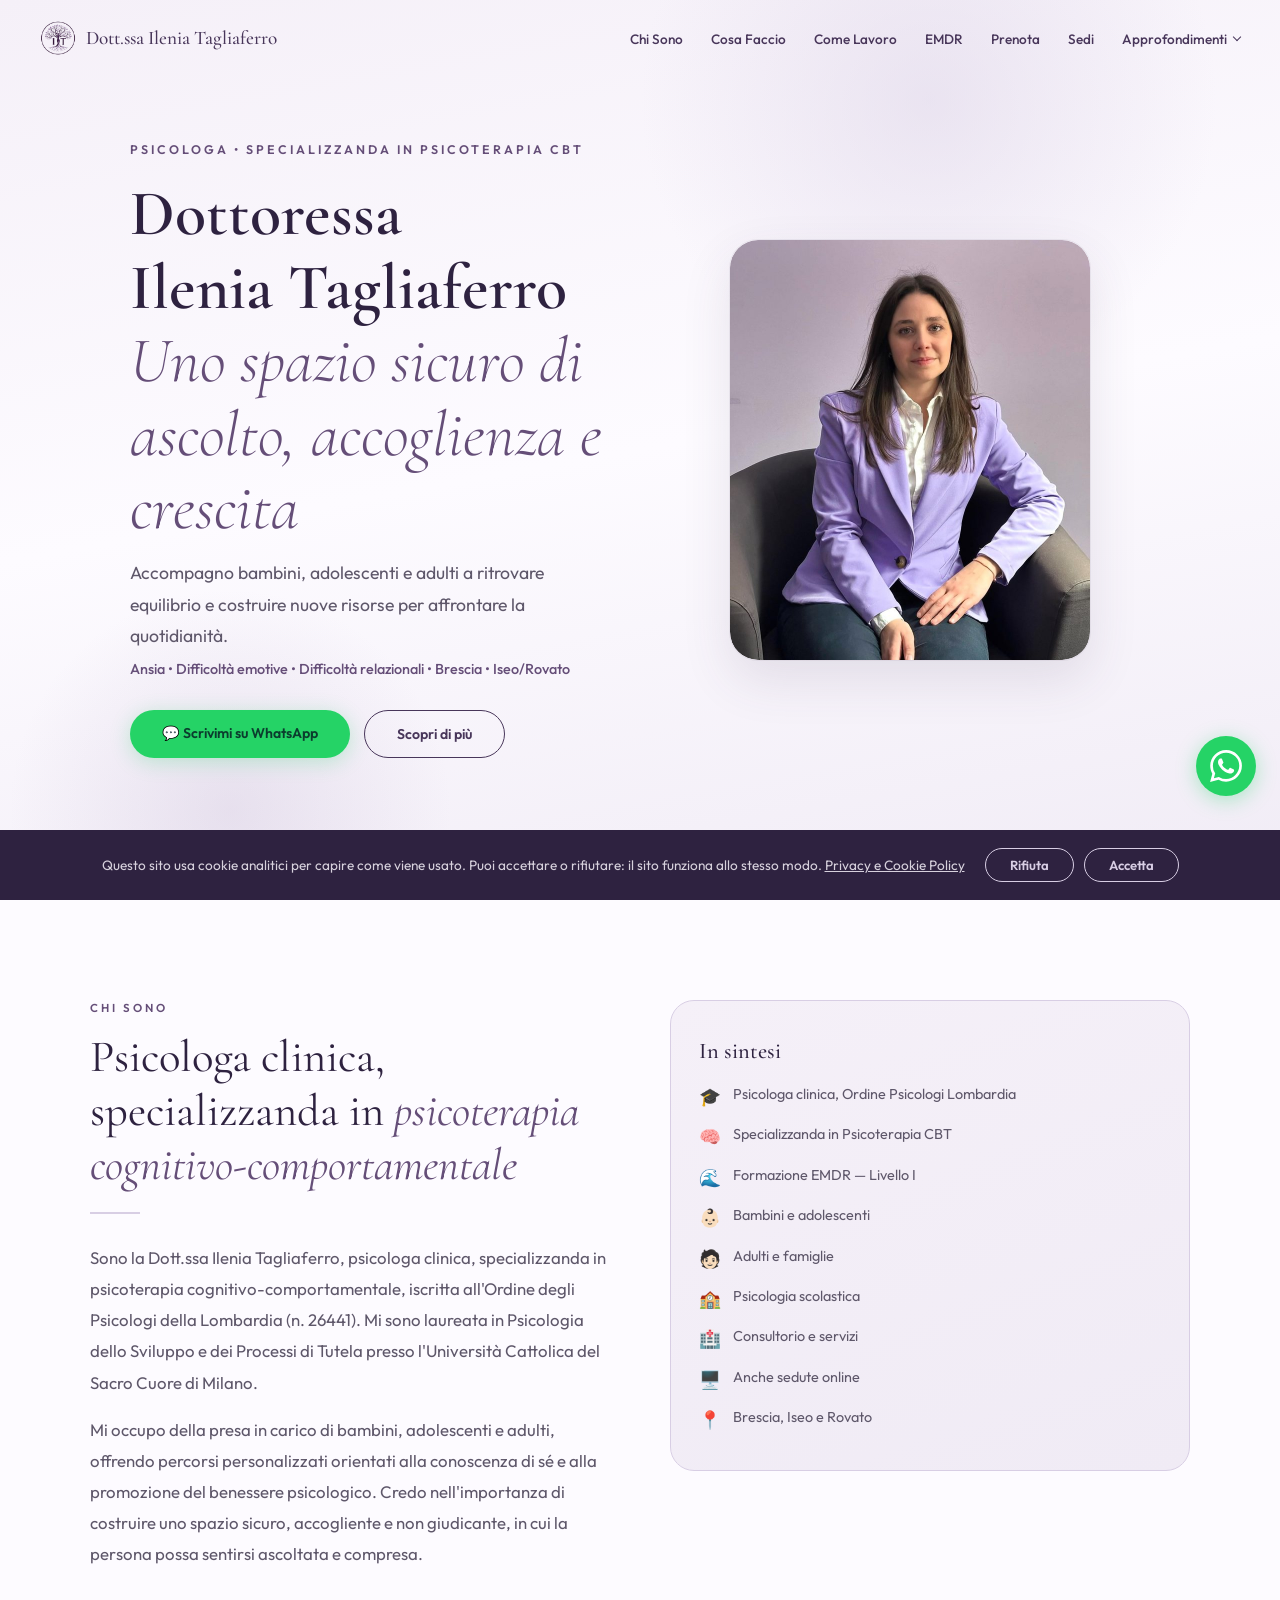
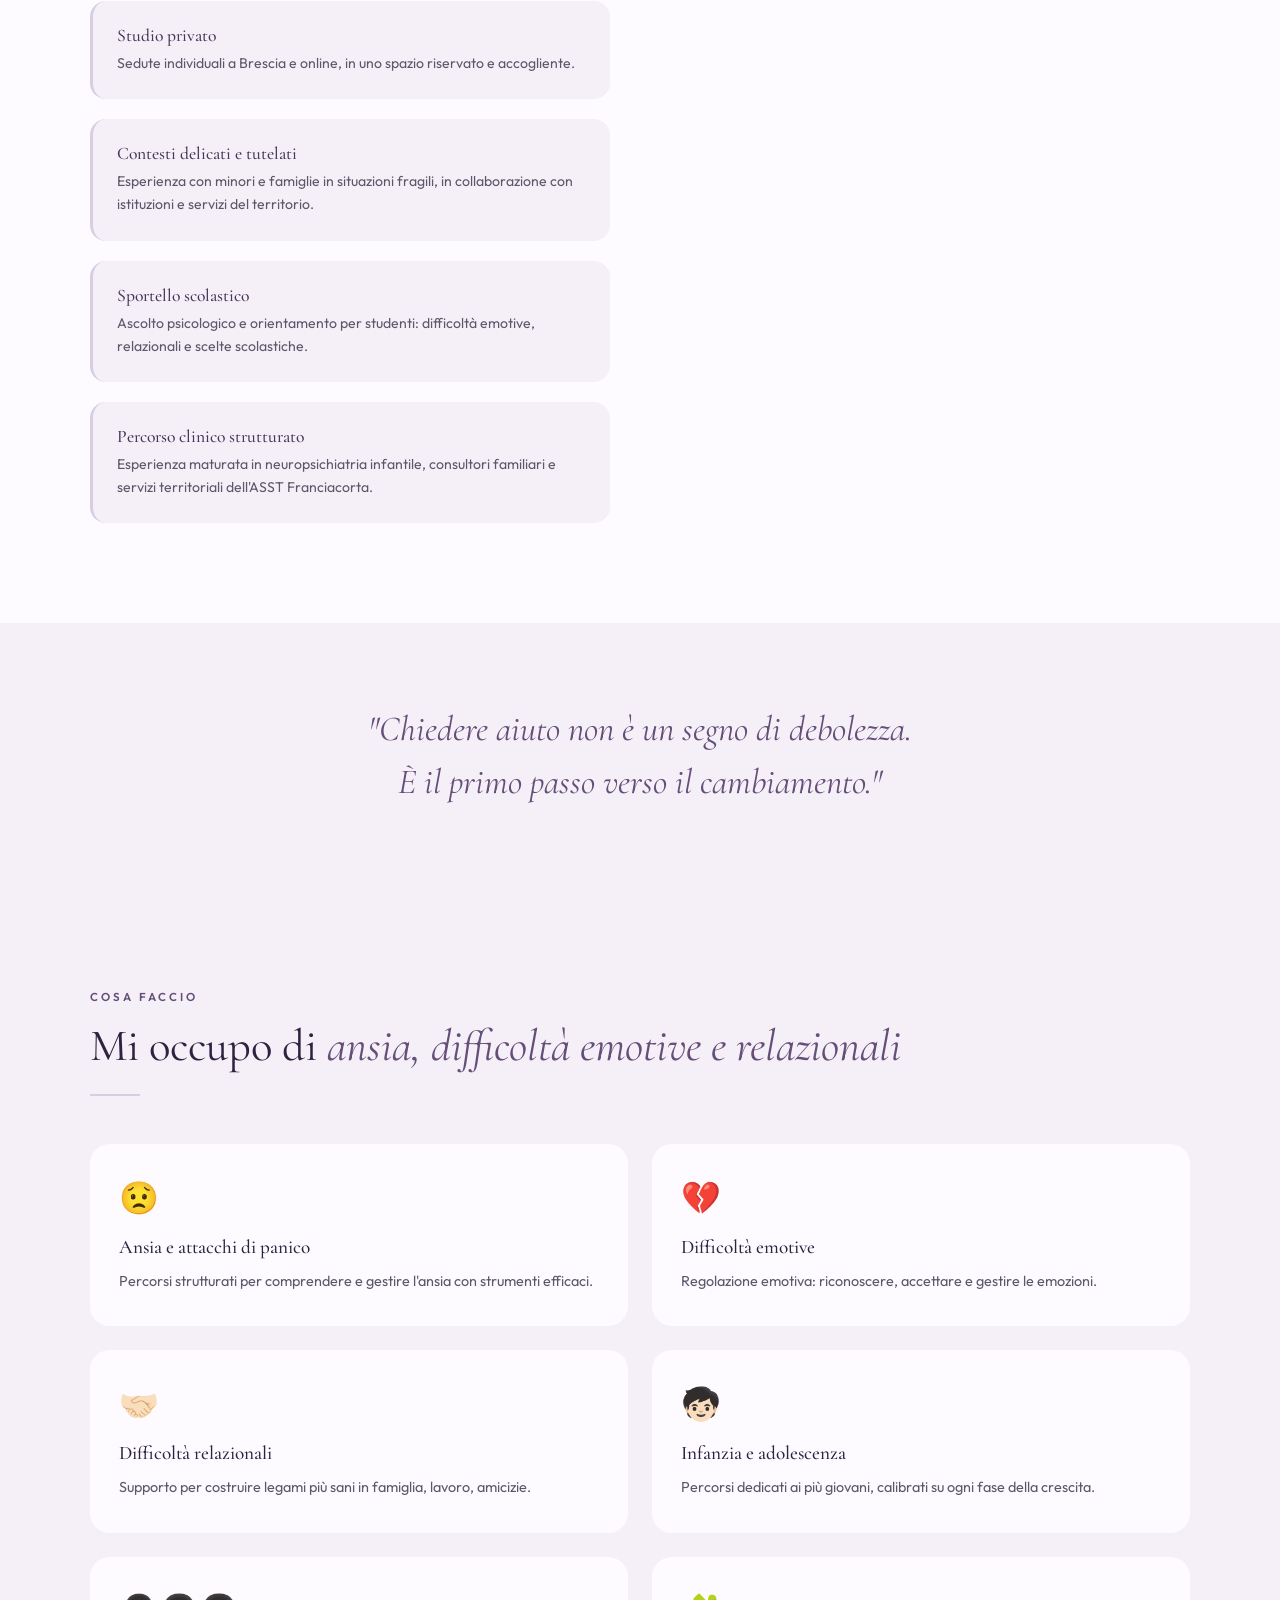
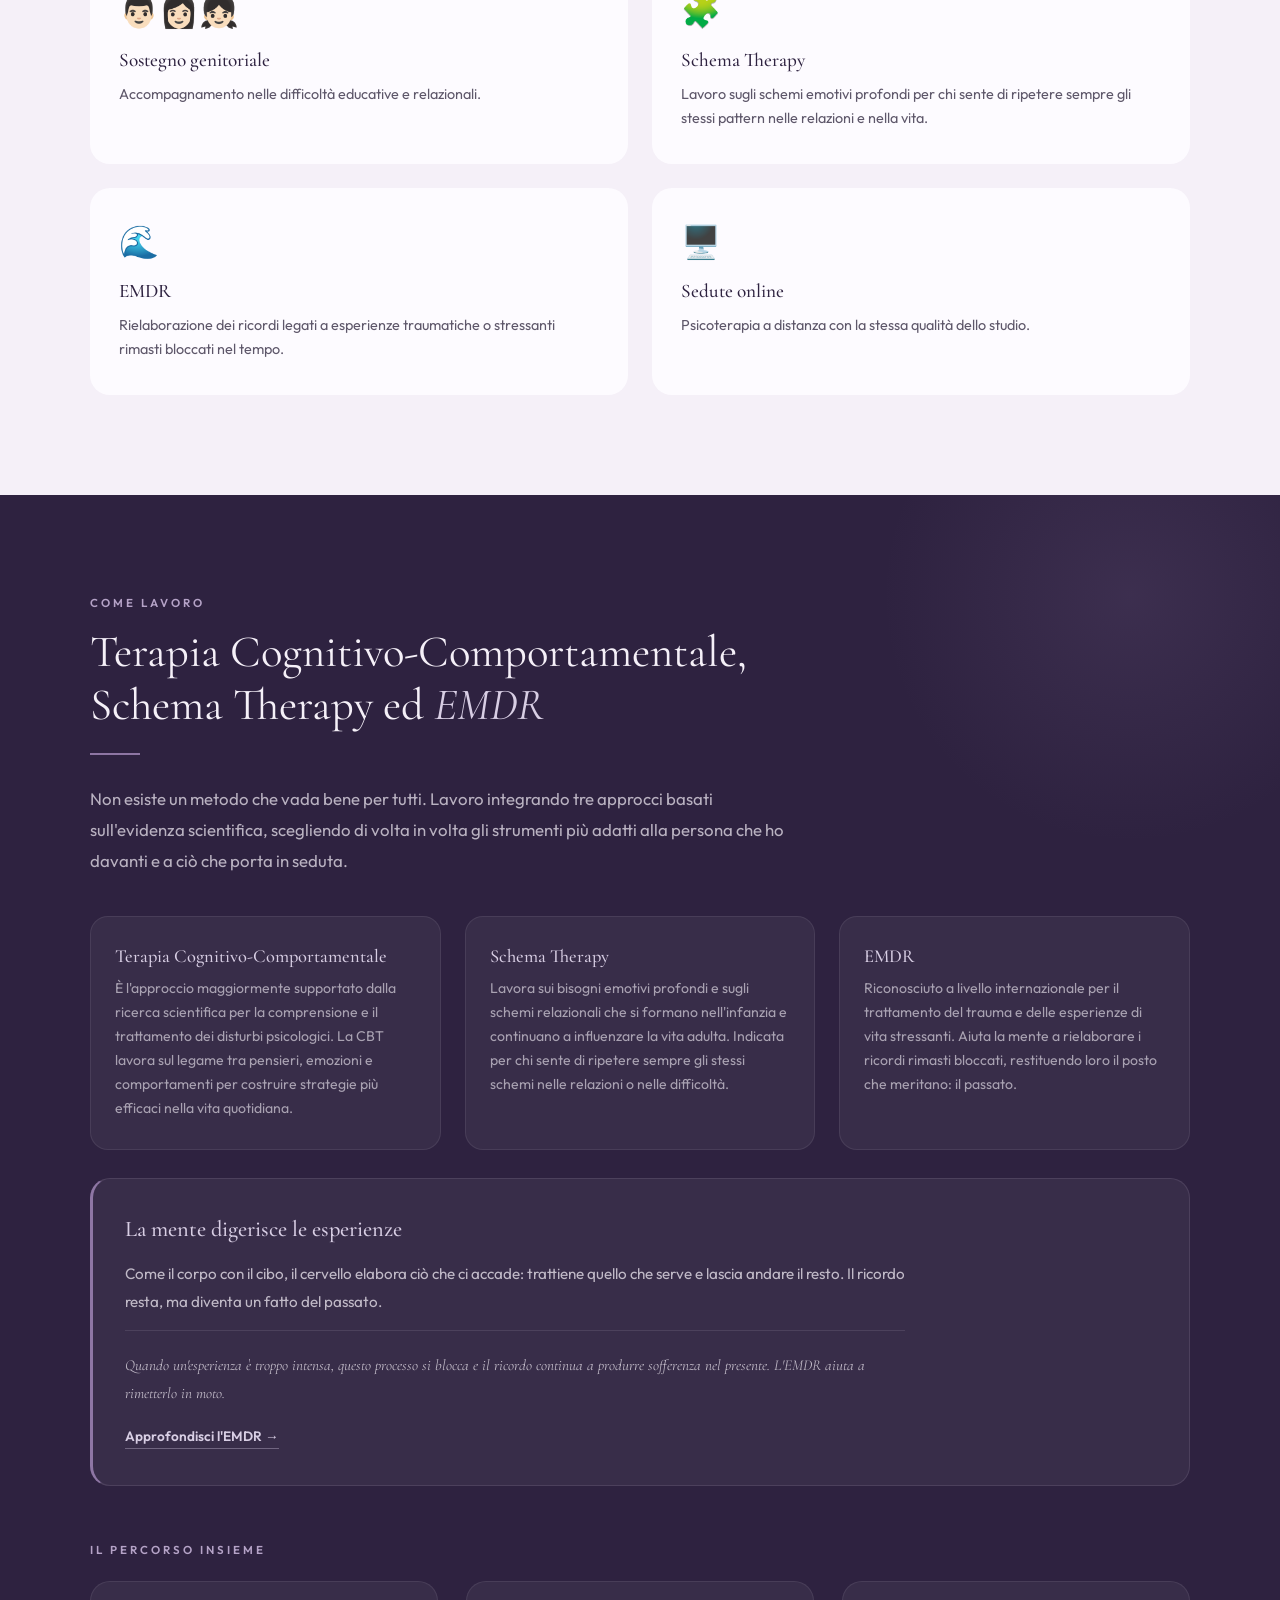
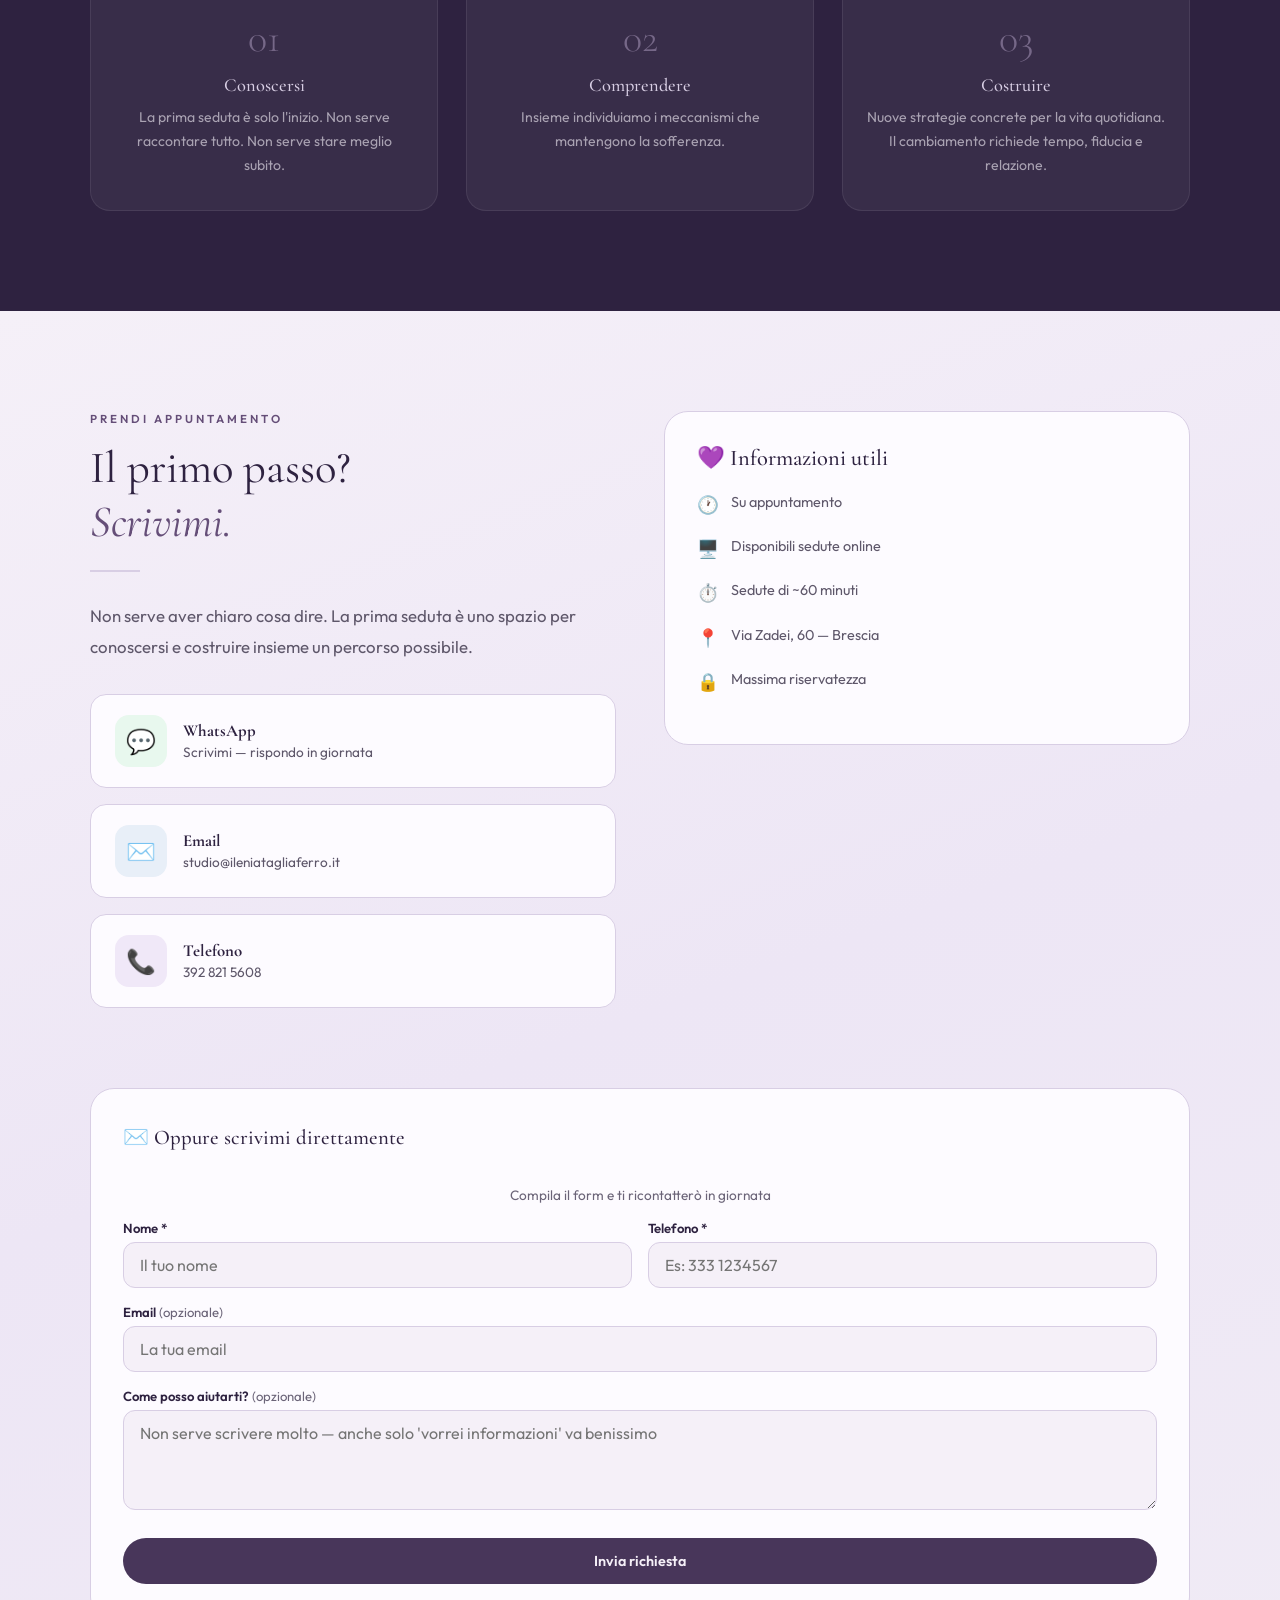
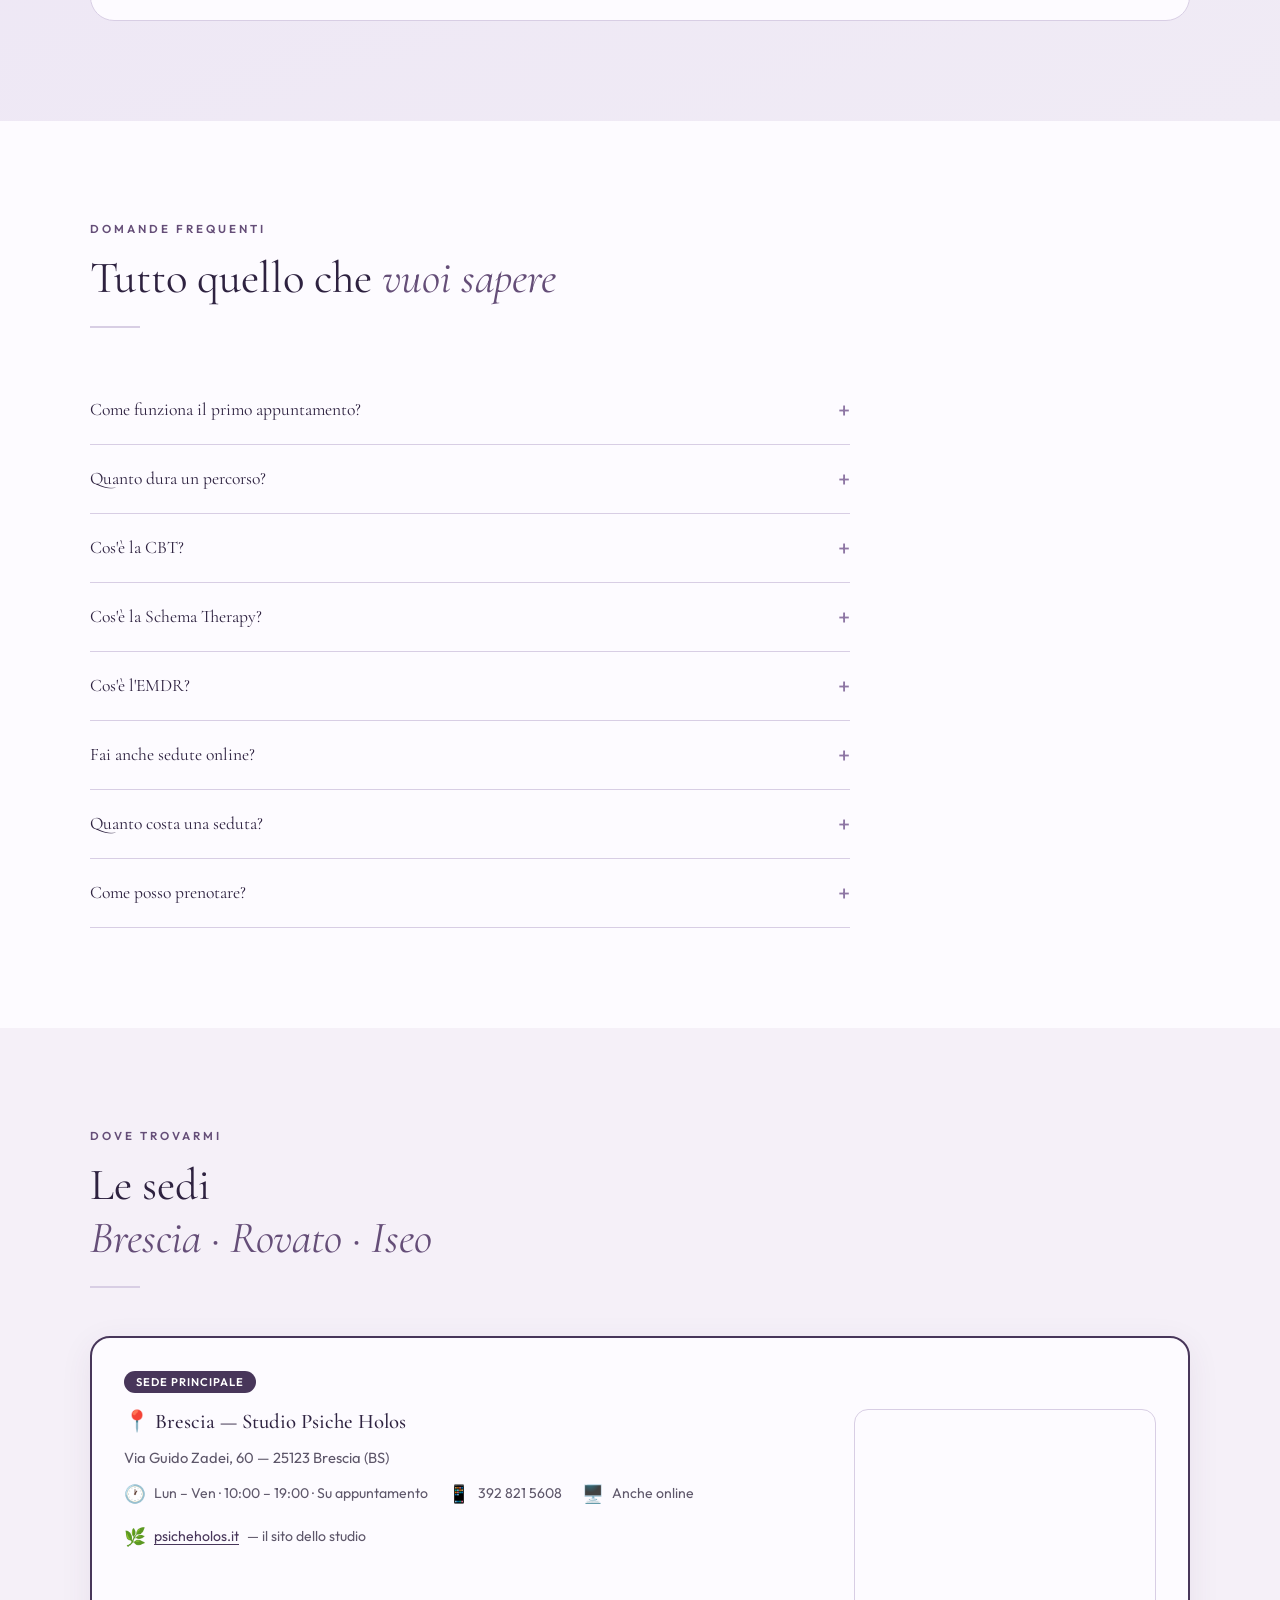
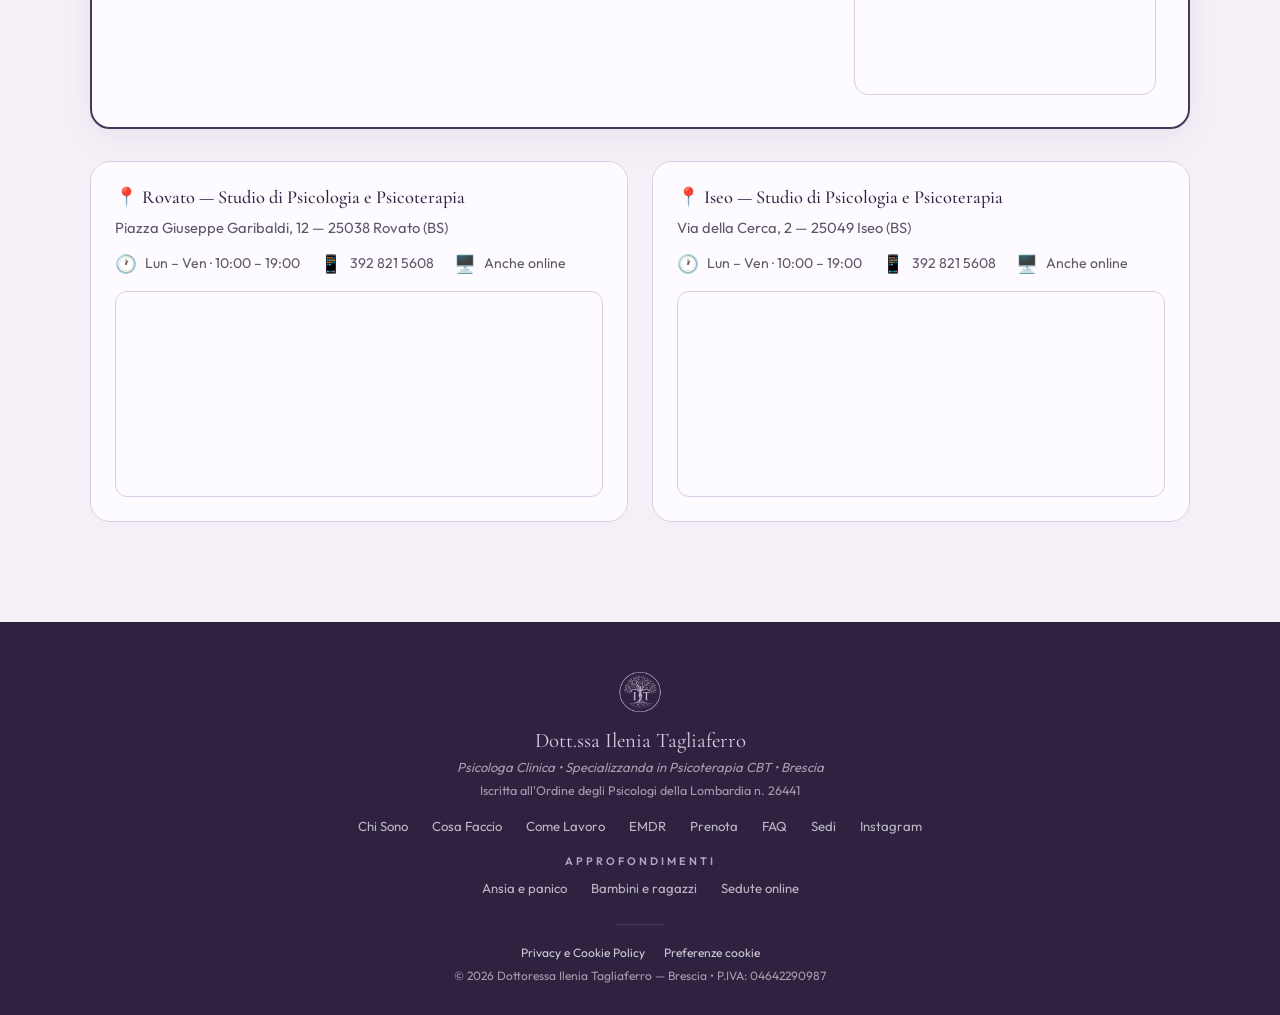
==== index.html @ 3185b25f "feat: tendina Approfondimenti nel menu, footer riorganizzato, fix logo menu mobile" ====
<!DOCTYPE html>
<html lang="it">
<head>
<meta charset="UTF-8">
<meta name="viewport" content="width=device-width, initial-scale=1.0">

<!-- TITLE: keyword prima del nome = più peso SEO | 60 caratteri visibili -->
<title>Psicologa Clinica a Brescia | Dott.ssa Ilenia Tagliaferro</title>

<!-- META DESCRIPTION: include città target + specializzazione + CTA -->
<meta name="description" content="Psicologa clinica a Brescia, Rovato, Iseo e online: ansia, difficoltà emotive e relazionali per bambini, adolescenti e adulti. Scrivimi su WhatsApp.">

<!-- CANONICAL: previene frammentazione autorità pagina su Google -->
<link rel="canonical" href="https://ileniatagliaferro.it/">

<!-- OPEN GRAPH (Social / WhatsApp preview) -->
<meta property="og:title" content="Psicologa Clinica a Brescia | Dott.ssa Ilenia Tagliaferro">
<meta property="og:description" content="Psicologa clinica a Brescia, Iseo e Rovato, specializzanda in psicoterapia cognitivo-comportamentale (CBT). Percorsi per ansia, difficoltà emotive e relazionali. Prenota su WhatsApp.">
<meta property="og:image" content="https://ileniatagliaferro.it/images/og-image.png">
<meta property="og:image:alt" content="Dott.ssa Ilenia Tagliaferro, psicologa clinica a Brescia">
<meta property="og:image:width" content="1200">
<meta property="og:image:height" content="630">
<meta property="og:type" content="website">
<meta property="og:url" content="https://ileniatagliaferro.it/">
<meta property="og:locale" content="it_IT">

<meta name="theme-color" content="#FDFBFF">
<meta name="referrer" content="strict-origin-when-cross-origin">
<link rel="icon" href="/favicon.ico" sizes="any">
<link rel="icon" type="image/png" sizes="96x96" href="/images/favicon.png">
<link rel="apple-touch-icon" href="/images/apple-touch-icon.png">
<link rel="preload" as="font" type="font/woff2" href="assets/fonts/cormorant-garamond-latin-600-normal.woff2" crossorigin>
<link rel="preload" as="font" type="font/woff2" href="assets/fonts/cormorant-garamond-latin-300-italic.woff2" crossorigin>
<link rel="preload" as="font" type="font/woff2" href="assets/fonts/outfit-latin-400-normal.woff2" crossorigin>
<link rel="preload" as="font" type="font/woff2" href="assets/fonts/outfit-latin-600-normal.woff2" crossorigin>
<link rel="stylesheet" href="css/fonts.css?v=20261010">

<!-- GOOGLE ANALYTICS 4 — caricato SOLO dopo il consenso (vedi js/main.js) -->
<script>
  window.dataLayer = window.dataLayer || [];
  function gtag(){dataLayer.push(arguments);}
  window.GA_ID = 'G-Z0CZXPLDKG';
  window.gaLoaded = false;

  // Prima del consenso il sito non contatta googletagmanager.com in alcun modo.
  function loadGA(){
    if (window.gaLoaded) return;
    window.gaLoaded = true;
    var s = document.createElement('script');
    s.async = true;
    s.src = 'https://www.googletagmanager.com/gtag/js?id=' + window.GA_ID;
    document.head.appendChild(s);
    gtag('js', new Date());
    gtag('consent', 'default', {
      ad_storage: 'denied', ad_user_data: 'denied', ad_personalization: 'denied',
      analytics_storage: 'granted', functionality_storage: 'granted', security_storage: 'granted'
    });
    gtag('config', window.GA_ID, { anonymize_ip: true });
  }

  function trackEv(n,p){ if (window.gaLoaded) { gtag('event', n, p || {}); } }
  function trackWA(l)    { trackEv('whatsapp_click',{event_category:'contatto',event_label:l}); }
  function trackEmail(l) { trackEv('email_click',{event_category:'contatto',event_label:l}); }
  function trackPhone(l) { trackEv('phone_click',{event_category:'contatto',event_label:l}); }
</script>

<link rel="stylesheet" href="css/style.css?v=20261010b">

<!--
  SCHEMA.ORG — Dati strutturati per SEO locale
  Tipo MedicalBusiness (sottotipo di LocalBusiness): "Psychologist" non esiste in schema.org
  e veniva ignorato. LocalBusiness è il segnale più forte per le ricerche locali (psicologa Brescia ecc.)
-->
<script type="application/ld+json">
{
  "@context": "https://schema.org",
  "@type": "MedicalBusiness",
  "name": "Dott.ssa Ilenia Tagliaferro — Psicologa Clinica",
  "description": "Psicologa clinica, specializzanda in psicoterapia cognitivo-comportamentale (CBT), a Brescia, Iseo e Rovato. Percorsi individuali per ansia, difficoltà emotive e relazionali. Bambini, adolescenti e adulti.",
  "url": "https://ileniatagliaferro.it/",
  "telephone": "+393928215608",
  "email": "studio@ileniatagliaferro.it",
  "image": "https://ileniatagliaferro.it/images/foto-ilenia-v2.jpg",
  "priceRange": "€€",
  "currenciesAccepted": "EUR",
  "paymentAccepted": "Cash, Bank Transfer",
  "vatID": "IT04642290987",
  "address": {
    "@type": "PostalAddress",
    "streetAddress": "Via Guido Zadei, 60",
    "addressLocality": "Brescia",
    "postalCode": "25123",
    "addressRegion": "BS",
    "addressCountry": "IT"
  },
  "geo": {
    "@type": "GeoCoordinates",
    "latitude": 45.534,
    "longitude": 10.2175
  },
  "areaServed": [
    { "@type": "City", "name": "Brescia" },
    { "@type": "City", "name": "Iseo" },
    { "@type": "City", "name": "Rovato" },
    { "@type": "City", "name": "Franciacorta" },
    { "@type": "AdministrativeArea", "name": "Provincia di Brescia" }
  ],
  "openingHoursSpecification": [
    {
      "@type": "OpeningHoursSpecification",
      "dayOfWeek": ["Monday","Tuesday","Wednesday","Thursday","Friday"],
      "opens": "10:00",
      "closes": "19:00"
    }
  ],
  "hasOfferCatalog": {
    "@type": "OfferCatalog",
    "name": "Servizi psicologici",
    "itemListElement": [
      {
        "@type": "Offer",
        "itemOffered": {
          "@type": "MedicalTherapy",
          "name": "Percorsi a orientamento cognitivo-comportamentale (CBT)",
          "description": "Percorsi individuali per ansia, attacchi di panico, difficoltà emotive e relazionali a Brescia"
        }
      },
      {
        "@type": "Offer",
        "itemOffered": {
          "@type": "MedicalTherapy",
          "name": "Schema Therapy",
          "description": "Terapia degli schemi emotivi profondi per adulti"
        }
      },
      {
        "@type": "Offer",
        "itemOffered": {
          "@type": "MedicalTherapy",
          "name": "Supporto psicologico bambini e adolescenti",
          "description": "Sostegno psicologico per età evolutiva a Brescia e Iseo"
        }
      },
      {
        "@type": "Offer",
        "itemOffered": {
          "@type": "MedicalTherapy",
          "name": "Sedute online",
          "description": "Sedute in videochiamata a orientamento cognitivo-comportamentale, per tutta la provincia di Brescia"
        }
      }
    ]
  },
  "knowsAbout": [
    "Psicoterapia Cognitivo-Comportamentale",
    "Psicologia Clinica",
    "Ansia",
    "Attacchi di panico",
    "Schema Therapy",
    "Difficoltà emotive",
    "Psicologia dell'età evolutiva",
    "Psicologia scolastica",
    "Sostegno genitoriale"
  ],
  "founder": {
    "@type": "Person",
    "name": "Dott.ssa Ilenia Tagliaferro",
    "jobTitle": "Psicologa Clinica · Specializzanda in Psicoterapia CBT",
    "image": "https://ileniatagliaferro.it/images/foto-ilenia-v2.jpg",
    "url": "https://ileniatagliaferro.it/",
    "alumniOf": { "@type": "CollegeOrUniversity", "name": "Università Cattolica del Sacro Cuore" },
    "memberOf": { "@type": "Organization", "name": "Ordine degli Psicologi della Lombardia"
      },
      "identifier": {
        "@type": "PropertyValue",
        "propertyID": "Numero iscrizione Ordine degli Psicologi della Lombardia",
        "value": "26441" },
    "knowsAbout": [
      "Psicoterapia Cognitivo-Comportamentale",
      "Schema Therapy",
      "Ansia e attacchi di panico",
      "Difficoltà emotive e relazionali",
      "Psicologia dell'età evolutiva"
    ],
    "sameAs": [ "https://www.instagram.com/psicologa_ileniatagliaferro/" ],
    "worksFor": { "@type": "MedicalBusiness", "name": "Psiche Holos", "url": "https://www.psicheholos.it/" }
  },
  "sameAs": [
    "https://www.instagram.com/psicologa_ileniatagliaferro/",
    "https://www.guidapsicologi.it/studio/ilenia-tagliaferro"
  ],
  "memberOf": {
    "@type": "MedicalBusiness",
    "name": "Psiche Holos",
    "url": "https://www.psicheholos.it/"
  }
}
</script>

<!--
  FAQPAGE SCHEMA — Le FAQ diventano rich snippet in Google
  Effetto visivo: il sito occupa il doppio dello spazio nei risultati di ricerca
  con le domande espandibili direttamente nella SERP
-->
<script type="application/ld+json">
{
  "@context": "https://schema.org",
  "@type": "FAQPage",
  "mainEntity": [
    {
      "@type": "Question",
      "name": "Come funziona il primo appuntamento?",
      "acceptedAnswer": {
        "@type": "Answer",
        "text": "Il primo colloquio è un momento di conoscenza. Si racconta il motivo per cui si è chiesto aiuto, con i propri tempi. Dura circa 60 minuti."
      }
    },
    {
      "@type": "Question",
      "name": "Quanto dura un percorso?",
      "acceptedAnswer": {
        "@type": "Answer",
        "text": "Non esiste una durata standard. La frequenza delle sedute viene concordata in base alle esigenze individuali, nel rispetto dei tempi di ciascuno."
      }
    },
    {
      "@type": "Question",
      "name": "Cos'è la CBT?",
      "acceptedAnswer": {
        "@type": "Answer",
        "text": "La Terapia Cognitivo-Comportamentale è un approccio scientificamente validato che lavora sul legame tra pensieri, emozioni e comportamenti per costruire strategie più funzionali."
      }
    },
    {
      "@type": "Question",
      "name": "Cos'è la Schema Therapy?",
      "acceptedAnswer": {
        "@type": "Answer",
        "text": "La Schema Therapy aiuta a capire perché certi schemi emotivi e relazionali si ripetono nella nostra vita, anche quando vorremmo che le cose andassero diversamente. Lavora sulle radici profonde del disagio: i modelli emotivi sviluppati nel tempo che, senza che ce ne accorgiamo, continuano a guidare le nostre reazioni da adulti. È particolarmente utile per chi fatica nelle relazioni, con l'autostima o si ritrova in situazioni di blocco difficili da spiegare."
      }
    },
    {
      "@type": "Question",
      "name": "Cos'è l'EMDR?",
      "acceptedAnswer": {
        "@type": "Answer",
        "text": "Un approccio psicoterapeutico riconosciuto a livello internazionale per il trattamento del trauma e delle esperienze di vita stressanti. Aiuta la mente a rielaborare i ricordi rimasti bloccati, riducendo il disagio che continuano a provocare nel presente."
      }
    },
    {
      "@type": "Question",
      "name": "Fai anche sedute online?",
      "acceptedAnswer": {
        "@type": "Answer",
        "text": "Sì, offro sedute online tramite videochiamata con la stessa qualità e riservatezza delle sedute in presenza."
      }
    },
    {
      "@type": "Question",
      "name": "Quanto costa una seduta?",
      "acceptedAnswer": {
        "@type": "Answer",
        "text": "Una seduta costa 70 €."
      }
    },
    {
      "@type": "Question",
      "name": "Come posso prenotare?",
      "acceptedAnswer": {
        "@type": "Answer",
        "text": "Scrivimi su WhatsApp, email o chiamami. Ti rispondo in giornata per fissare un primo appuntamento."
      }
    }
  ]
}
</script>

<noscript><style>.reveal{opacity:1!important;transform:none!important}</style></noscript>
</head>
  <body>
<a class="skip-link" href="#contenuto">Vai al contenuto</a>

<!-- COOKIE -->
<div class="cookie-banner" id="cookieBanner" role="dialog" aria-label="Consenso cookie">
  <span>Questo sito usa cookie analitici per capire come viene usato. Puoi accettare o rifiutare: il sito funziona allo stesso modo. <a href="privacy.html" style="color:inherit;text-decoration:underline">Privacy e Cookie Policy</a></span>
  <div class="cookie-actions">
    <button type="button" class="cookie-reject" onclick="setConsent(false)">Rifiuta</button>
    <button type="button" class="cookie-accept" onclick="setConsent(true)">Accetta</button>
  </div>
</div>


<!-- NAV -->
<nav id="nav">
  <a href="#" class="nav-brand">
    <img src="images/logo-ilenia-sm.png" alt="Logo Dott.ssa Ilenia Tagliaferro — Psicologa a Brescia" class="nav-logo-img">
    <span class="nav-name">Dott.ssa Ilenia Tagliaferro</span>
  </a>
  <ul class="nav-links" id="navLinks">
    <li><a href="#chi-sono" onclick="closeNav()">Chi Sono</a></li>
    <li><a href="#cosa-faccio" onclick="closeNav()">Cosa Faccio</a></li>
    <li><a href="#come-lavoro" onclick="closeNav()">Come Lavoro</a></li>
    <li><a href="emdr.html">EMDR</a></li>
    <li><a href="#prenota" onclick="closeNav()">Prenota</a></li>

    <!-- <li><a href="#blog" onclick="closeNav()">Blog</a></li> -->
    <li><a href="#dove-siamo" onclick="closeNav()">Sedi</a></li>
    <li class="nav-drop">
      <button type="button" class="nav-drop-btn" onclick="toggleDrop(this)" aria-expanded="false" aria-controls="navSub">Approfondimenti</button>
      <ul class="nav-sub" id="navSub">
        <li><a href="ansia-attacchi-di-panico.html">Ansia e panico</a></li>
        <li><a href="psicologa-bambini-adolescenti.html">Bambini e ragazzi</a></li>
        <li><a href="psicologa-online.html">Sedute online</a></li>
      </ul>
    </li>
  </ul>
  <button type="button" class="hamburger" onclick="toggleNav()" aria-label="Menu" aria-expanded="false" aria-controls="navLinks"><span></span><span></span><span></span></button>
</nav>

<main id="contenuto">

<!-- HERO -->
<section class="hero">
  <div class="hero-orb hero-orb-1"></div>
  <div class="hero-orb hero-orb-2"></div>
  <div class="hero-inner">
    <div class="hero-text">
      <p class="hero-intro">Psicologa &bull; Specializzanda in Psicoterapia CBT</p>
      <h1><strong>Dottoressa<br>Ilenia Tagliaferro</strong><em>Uno spazio sicuro di ascolto, accoglienza e crescita</em></h1>
      <p class="hero-desc">Accompagno bambini, adolescenti e adulti a ritrovare equilibrio e costruire nuove risorse per affrontare la quotidianità.</p>
      <p class="hero-spec">Ansia &bull; Difficoltà emotive &bull; Difficoltà relazionali &bull; Brescia &bull; Iseo/Rovato</p>
      <div class="hero-cta">
        <a href="https://wa.me/393928215608?text=Buongiorno%20Dott.ssa%20Tagliaferro,%20vorrei%20prenotare%20un%20appuntamento" target="_blank" rel="noopener noreferrer" class="btn btn-wa" onclick="trackWA('hero')">💬 Scrivimi su WhatsApp</a>
        <a href="#chi-sono" class="btn btn-ghost">Scopri di più</a>
      </div>
    </div>
    <div class="hero-visual">
      <div class="hero-card has-photo">
        <img src="images/foto-ilenia-v2.jpg" width="720" height="840" fetchpriority="high" class="hero-card-photo" alt="Dott.ssa Ilenia Tagliaferro, psicologa clinica a Brescia">
        <div class="hero-card-placeholder">
          <svg viewBox="0 0 24 24"><circle cx="12" cy="8" r="4"/><path d="M20 21a8 8 0 1 0-16 0"/></svg>
        </div>
        <span class="hero-card-name">Dottoressa Ilenia<br>Tagliaferro</span>
        <span class="hero-card-role">SPECIALIZZANDA IN PSICOTERAPIA CBT</span>
      </div>
    </div>
  </div>
</section>

<!-- CHI SONO -->
<section class="chi-sono" id="chi-sono">
  <div class="container">
    <div class="chi-content">
      <div>
        <div class="section-label reveal">Chi Sono</div>
        <h2 class="section-title reveal">Psicologa clinica,<br>specializzanda in <em>psicoterapia cognitivo-comportamentale</em></h2>
        <div class="section-line reveal"></div>
        <p class="section-text reveal">Sono la Dott.ssa Ilenia Tagliaferro, psicologa clinica, specializzanda in psicoterapia cognitivo-comportamentale, iscritta all'Ordine degli Psicologi della Lombardia (n. 26441). Mi sono laureata in Psicologia dello Sviluppo e dei Processi di Tutela presso l'Università Cattolica del Sacro Cuore di Milano.</p>
        <p class="section-text reveal" style="margin-top:16px">Mi occupo della presa in carico di bambini, adolescenti e adulti, offrendo percorsi personalizzati orientati alla conoscenza di sé e alla promozione del benessere psicologico. Credo nell'importanza di costruire uno spazio sicuro, accogliente e non giudicante, in cui la persona possa sentirsi ascoltata e compresa.</p>
        <div class="chi-highlights">
          <div class="chi-highlight reveal"><h3>Studio privato</h3><p>Sedute individuali a Brescia e online, in uno spazio riservato e accogliente.</p></div>
          <div class="chi-highlight reveal rd1"><h3>Contesti delicati e tutelati</h3><p>Esperienza con minori e famiglie in situazioni fragili, in collaborazione con istituzioni e servizi del territorio.</p></div>
          <div class="chi-highlight reveal rd2"><h3>Sportello scolastico</h3><p>Ascolto psicologico e orientamento per studenti: difficoltà emotive, relazionali e scelte scolastiche.</p></div>
          <div class="chi-highlight reveal rd3"><h3>Percorso clinico strutturato</h3><p>Esperienza maturata in neuropsichiatria infantile, consultori familiari e servizi territoriali dell'ASST Franciacorta.</p></div>
        </div>
      </div>
      <div class="chi-sidebar reveal">
        <div class="chi-detail-card">
          <h3>In sintesi</h3>
          <ul class="chi-detail-list">
            <li><span>🎓</span> Psicologa clinica, Ordine Psicologi Lombardia</li>
            <li><span>🧠</span> Specializzanda in Psicoterapia CBT</li>
            <li><span>🌊</span> Formazione EMDR — Livello I</li>
            <li><span>👶🏻</span> Bambini e adolescenti</li>
            <li><span>🧑🏻</span> Adulti e famiglie</li>
            <li><span>🏫</span> Psicologia scolastica</li>
            <li><span>🏥</span> Consultorio e servizi</li>
            <li><span>🖥️</span> Anche sedute online</li>
            <li><span>📍</span> Brescia, Iseo e Rovato</li>
          </ul>
        </div>
      </div>
    </div>
  </div>
</section>

<!-- QUOTE -->
<div class="quote-section">
  <p class="quote-text reveal">"Chiedere aiuto non è un segno di debolezza.<br>È il primo passo verso il cambiamento."</p>
</div>

<!-- COSA FACCIO -->
<section class="cosa-faccio" id="cosa-faccio">
  <div class="container">
    <div class="section-label reveal">Cosa faccio</div>
    <h2 class="section-title reveal">Mi occupo di <em>ansia, difficoltà emotive e relazionali</em></h2>
    <div class="section-line reveal"></div>
    <div class="cosa-grid">
      <div class="cosa-card reveal"><span class="cosa-card-icon" aria-hidden="true">😟</span><h3>Ansia e attacchi di panico</h3><p>Percorsi strutturati per comprendere e gestire l'ansia con strumenti efficaci.</p></div>
      <div class="cosa-card reveal rd1"><span class="cosa-card-icon" aria-hidden="true">💔</span><h3>Difficoltà emotive</h3><p>Regolazione emotiva: riconoscere, accettare e gestire le emozioni.</p></div>
      <div class="cosa-card reveal rd2"><span class="cosa-card-icon" aria-hidden="true">🤝🏻</span><h3>Difficoltà relazionali</h3><p>Supporto per costruire legami più sani in famiglia, lavoro, amicizie.</p></div>
      <div class="cosa-card reveal rd3"><span class="cosa-card-icon" aria-hidden="true">🧒🏻</span><h3>Infanzia e adolescenza</h3><p>Percorsi dedicati ai più giovani, calibrati su ogni fase della crescita.</p></div>
      <div class="cosa-card reveal"><span class="cosa-card-icon" aria-hidden="true">👨🏻‍👩🏻‍👧🏻</span><h3>Sostegno genitoriale</h3><p>Accompagnamento nelle difficoltà educative e relazionali.</p></div>
      <div class="cosa-card reveal rd1"><span class="cosa-card-icon" aria-hidden="true">🧩</span><h3>Schema Therapy</h3><p>Lavoro sugli schemi emotivi profondi per chi sente di ripetere sempre gli stessi pattern nelle relazioni e nella vita.</p></div>
      <div class="cosa-card reveal rd2"><span class="cosa-card-icon" aria-hidden="true">🌊</span><h3>EMDR</h3><p>Rielaborazione dei ricordi legati a esperienze traumatiche o stressanti rimasti bloccati nel tempo.</p></div>
      <div class="cosa-card reveal rd3"><span class="cosa-card-icon" aria-hidden="true">🖥️</span><h3>Sedute online</h3><p>Psicoterapia a distanza con la stessa qualità dello studio.</p></div>
    </div>
  </div>
</section>

<!-- COME LAVORO -->
<section class="come-lavoro" id="come-lavoro">
  <div class="container">
    <div class="section-label reveal">Come lavoro</div>
    <h2 class="section-title reveal">Terapia Cognitivo-Comportamentale,<br>Schema Therapy ed <em>EMDR</em></h2>
    <div class="section-line reveal"></div>
    <p class="section-text reveal">Non esiste un metodo che vada bene per tutti. Lavoro integrando tre approcci basati sull'evidenza scientifica, scegliendo di volta in volta gli strumenti più adatti alla persona che ho davanti e a ciò che porta in seduta.</p>
    <div class="approcci">
      <div class="approccio reveal">
        <h3>Terapia Cognitivo-Comportamentale</h3>
        <p>È l'approccio maggiormente supportato dalla ricerca scientifica per la comprensione e il trattamento dei disturbi psicologici. La CBT lavora sul legame tra pensieri, emozioni e comportamenti per costruire strategie più efficaci nella vita quotidiana.</p>
      </div>
      <div class="approccio reveal rd1">
        <h3>Schema Therapy</h3>
        <p>Lavora sui bisogni emotivi profondi e sugli schemi relazionali che si formano nell'infanzia e continuano a influenzare la vita adulta. Indicata per chi sente di ripetere sempre gli stessi schemi nelle relazioni o nelle difficoltà.</p>
      </div>
      <div class="approccio reveal rd2">
        <h3>EMDR</h3>
        <p>Riconosciuto a livello internazionale per il trattamento del trauma e delle esperienze di vita stressanti. Aiuta la mente a rielaborare i ricordi rimasti bloccati, restituendo loro il posto che meritano: il passato.</p>
      </div>
    </div>
    <div class="metafora reveal">
      <h3>La mente digerisce le esperienze</h3>
      <p>Come il corpo con il cibo, il cervello elabora ciò che ci accade: trattiene quello che serve e lascia andare il resto. Il ricordo resta, ma diventa un fatto del passato.</p>
      <p class="metafora-quote">Quando un'esperienza è troppo intensa, questo processo si blocca e il ricordo continua a produrre sofferenza nel presente. L'EMDR aiuta a rimetterlo in moto.</p>
      <a href="emdr.html" class="metafora-link">Approfondisci l'EMDR &rarr;</a>
    </div>
    <div class="come-sub-label reveal">Il percorso insieme</div>
    <div class="come-steps">
      <div class="come-step reveal"><span class="come-step-num">01</span><h3>Conoscersi</h3><p>La prima seduta è solo l'inizio. Non serve raccontare tutto. Non serve stare meglio subito.</p></div>
      <div class="come-step reveal rd1"><span class="come-step-num">02</span><h3>Comprendere</h3><p>Insieme individuiamo i meccanismi che mantengono la sofferenza.</p></div>
      <div class="come-step reveal rd2"><span class="come-step-num">03</span><h3>Costruire</h3><p>Nuove strategie concrete per la vita quotidiana. Il cambiamento richiede tempo, fiducia e relazione.</p></div>
    </div>
  </div>
</section>

<!-- PRENOTA -->
<section class="prenota" id="prenota">
  <div class="container">
    <div class="prenota-inner">
      <div>
        <div class="section-label reveal">Prendi appuntamento</div>
        <h2 class="section-title reveal">Il primo passo?<br><em>Scrivimi.</em></h2>
        <div class="section-line reveal"></div>
        <p class="section-text reveal">Non serve aver chiaro cosa dire. La prima seduta è uno spazio per conoscersi e costruire insieme un percorso possibile.</p>
        <div class="prenota-methods">
          <a href="https://wa.me/393928215608?text=Buongiorno%20Dott.ssa%20Tagliaferro,%20vorrei%20prenotare%20un%20primo%20appuntamento" target="_blank" rel="noopener noreferrer" class="prenota-method reveal" onclick="trackWA('prenota')">
            <div class="pm-icon pm-wa">💬</div>
            <div><h3>WhatsApp</h3><p>Scrivimi — rispondo in giornata</p></div>
          </a>
          <a href="mailto:studio@ileniatagliaferro.it?subject=Richiesta%20appuntamento" class="prenota-method reveal rd1" onclick="trackEmail('prenota')">
            <div class="pm-icon pm-email">✉️</div>
            <div><h3>Email</h3><p>studio@ileniatagliaferro.it</p></div>
          </a>
          <a href="tel:+393928215608" class="prenota-method reveal rd2" onclick="trackPhone('prenota')">
            <div class="pm-icon pm-phone">📞</div>
            <div><h3>Telefono</h3><p>392 821 5608</p></div>
          </a>
        </div>
      </div>
      <div class="prenota-card reveal">
        <h3>💜 Informazioni utili</h3>
        <div class="prenota-card-item"><span aria-hidden="true">🕐</span> Su appuntamento</div>
        <div class="prenota-card-item"><span aria-hidden="true">🖥️</span> Disponibili sedute online</div>
        <div class="prenota-card-item"><span aria-hidden="true">⏱️</span> Sedute di ~60 minuti</div>
        <div class="prenota-card-item"><span aria-hidden="true">📍</span> Via Zadei, 60 — Brescia</div>
        <div class="prenota-card-item"><span aria-hidden="true">🔒</span> Massima riservatezza</div>
      </div>
      <!-- CONTACT FORM -->
      <div class="contact-form reveal" style="grid-column: 1 / -1;">
        <h3>✉️ Oppure scrivimi direttamente</h3>
        <p class="form-or">Compila il form e ti ricontatterò in giornata</p>
        <form id="contactForm" action="https://api.web3forms.com/submit" method="POST">
          <input type="hidden" name="access_key" value="058f3650-1477-492c-8735-48a339006c4c">
          <input type="hidden" name="subject" value="Nuovo contatto dal sito - Dott.ssa Tagliaferro">
          <input type="hidden" name="from_name" value="Sito ileniatagliaferro.it">
          <input type="checkbox" name="botcheck" style="display:none">
          <div class="form-row">
            <div class="form-group">
              <label for="f-name">Nome *</label>
              <input id="f-name" type="text" name="name" required placeholder="Il tuo nome" autocomplete="name">
            </div>
            <div class="form-group">
              <label for="f-phone">Telefono *</label>
              <input id="f-phone" type="tel" name="phone" required placeholder="Es: 333 1234567" autocomplete="tel" pattern="[0-9\s\+]{6,20}" title="Inserisci un numero di telefono valido">
            </div>
          </div>
          <div class="form-group">
            <label for="f-email">Email <span style="font-weight:400;color:var(--text-muted)">(opzionale)</span></label>
            <input id="f-email" type="email" name="email" placeholder="La tua email" autocomplete="email">
          </div>
          <div class="form-group">
            <label for="f-msg">Come posso aiutarti? <span style="font-weight:400;color:var(--text-muted)">(opzionale)</span></label>
            <textarea id="f-msg" name="message" placeholder="Non serve scrivere molto — anche solo 'vorrei informazioni' va benissimo"></textarea>
          </div>
          <button type="submit" class="form-submit">Invia richiesta</button>
        </form>
        <div class="form-error" id="formError" role="alert"></div>
        <div class="form-success" id="formSuccess" role="status" aria-live="polite">💜 Messaggio inviato! Ti ricontatterò presto.</div>
      </div>
    </div>
  </div>
</section>


<!-- FAQ -->
<section class="faq" id="faq">
  <div class="container">
    <div class="section-label reveal">Domande frequenti</div>
    <h2 class="section-title reveal">Tutto quello che <em>vuoi sapere</em></h2>
    <div class="section-line reveal"></div>
    <div class="faq-list">
      <div class="faq-item reveal"><button type="button" class="faq-q" onclick="toggleFaq(this)" aria-expanded="false">Come funziona il primo appuntamento?</button><div class="faq-a">Il primo colloquio è un momento di conoscenza. Si racconta il motivo per cui si è chiesto aiuto, con i propri tempi. Dura circa 60 minuti.</div></div>
      <div class="faq-item reveal"><button type="button" class="faq-q" onclick="toggleFaq(this)" aria-expanded="false">Quanto dura un percorso?</button><div class="faq-a">Non esiste una durata standard. La frequenza delle sedute viene concordata in base alle esigenze individuali, nel rispetto dei tempi di ciascuno.</div></div>
      <div class="faq-item reveal"><button type="button" class="faq-q" onclick="toggleFaq(this)" aria-expanded="false">Cos'è la CBT?</button><div class="faq-a">La Terapia Cognitivo-Comportamentale è un approccio scientificamente validato che lavora sul legame tra pensieri, emozioni e comportamenti per costruire strategie più funzionali.</div></div>
      <div class="faq-item reveal"><button type="button" class="faq-q" onclick="toggleFaq(this)" aria-expanded="false">Cos'è la Schema Therapy?</button><div class="faq-a">La Schema Therapy aiuta a capire perché certi schemi emotivi e relazionali si ripetono nella nostra vita, anche quando vorremmo che le cose andassero diversamente. Lavora sulle radici profonde del disagio: i modelli emotivi sviluppati nel tempo che, senza che ce ne accorgiamo, continuano a guidare le nostre reazioni da adulti. È particolarmente utile per chi fatica nelle relazioni, con l'autostima o si ritrova in situazioni di blocco difficili da spiegare.</div></div>
      <div class="faq-item reveal"><button type="button" class="faq-q" onclick="toggleFaq(this)" aria-expanded="false">Cos'è l'EMDR?</button><div class="faq-a">Un approccio psicoterapeutico riconosciuto a livello internazionale per il trattamento del trauma e delle esperienze di vita stressanti. Aiuta la mente a rielaborare i ricordi rimasti bloccati, riducendo il disagio che continuano a provocare nel presente. <a href="emdr.html" style="color:var(--lilla-mid)">Approfondisci</a></div></div>
      <div class="faq-item reveal"><button type="button" class="faq-q" onclick="toggleFaq(this)" aria-expanded="false">Fai anche sedute online?</button><div class="faq-a">Sì, offro sedute online tramite videochiamata con la stessa qualità e riservatezza delle sedute in presenza.</div></div>
      <div class="faq-item reveal"><button type="button" class="faq-q" onclick="toggleFaq(this)" aria-expanded="false">Quanto costa una seduta?</button><div class="faq-a">Una seduta costa 70 €.</div></div>
      <div class="faq-item reveal"><button type="button" class="faq-q" onclick="toggleFaq(this)" aria-expanded="false">Come posso prenotare?</button><div class="faq-a">Scrivimi su WhatsApp, email o chiamami. Ti rispondo in giornata per fissare un primo appuntamento.</div></div>
    </div>
  </div>
</section>

<!-- BLOG: rimosso temporaneamente, vedi sezioni_nascoste.html -->

<!-- STUDIO LINK: rimosso temporaneamente, vedi sezioni_nascoste.html -->

<!-- DOVE TROVARMI -->
<section class="dove-siamo" id="dove-siamo">
  <div class="container">
    <div class="section-label reveal">Dove trovarmi</div>
    <h2 class="section-title reveal">Le sedi<br><em>Brescia · Rovato · Iseo</em></h2>
    <div class="section-line reveal"></div>

    <div class="dove-sedi">

      <!-- BRESCIA - Sede principale -->
      <div class="sede-card sede-principale reveal">
        <span class="sede-badge">Sede principale</span>
        <div class="sede-header">
          <div class="sede-info">
            <h3>📍 Brescia — Studio Psiche Holos</h3>
            <p style="font-size:.92rem;color:var(--text-light);line-height:1.6">Via Guido Zadei, 60 — 25123 Brescia (BS)</p>
            <div class="sede-details">
              <div class="sede-detail"><span class="sede-detail-icon" aria-hidden="true">🕐</span> Lun – Ven · 10:00 – 19:00 · Su appuntamento</div>
              <div class="sede-detail"><span class="sede-detail-icon" aria-hidden="true">📱</span> <a href="tel:+393928215608" style="color:inherit;text-decoration:none">392 821 5608</a></div>
              <div class="sede-detail"><span class="sede-detail-icon" aria-hidden="true">🖥️</span> Anche online</div>
              <div class="sede-detail"><span class="sede-detail-icon" aria-hidden="true">🌿</span> <a href="https://www.psicheholos.it/" target="_blank" rel="noopener" style="color:var(--lilla-primary);text-decoration:underline;text-underline-offset:3px">psicheholos.it</a> — il sito dello studio</div>
            </div>
          </div>
          <div class="sede-map">
            <iframe src="https://www.google.com/maps/embed?pb=!1m18!1m12!1m3!1d2789.8!2d10.2175!3d45.534!2m3!1f0!2f0!3f0!3m2!1i1024!2i768!4f13.1!3m3!1m2!1s0x4781538e7e8fba39%3A0xc7c9f0c3e8e3d4a!2sVia+Guido+Zadei%2C+60%2C+25123+Brescia+BS!5e0!3m2!1sit!2sit!4v1" title="Mappa dello studio di Brescia" allowfullscreen loading="lazy"></iframe>
          </div>
        </div>
      </div>

      <!-- SEDI SECONDARIE: Rovato e Iseo -->
      <div class="sedi-secondarie">
        <div class="sede-card sede-secondaria reveal">
          <div class="sede-info">
            <h3>📍 Rovato — Studio di Psicologia e Psicoterapia</h3>
            <p style="font-size:.92rem;color:var(--text-light);line-height:1.6">Piazza Giuseppe Garibaldi, 12 — 25038 Rovato (BS)</p>
            <div class="sede-details">
              <div class="sede-detail"><span class="sede-detail-icon" aria-hidden="true">🕐</span> Lun – Ven · 10:00 – 19:00</div>
              <div class="sede-detail"><span class="sede-detail-icon" aria-hidden="true">📱</span> <a href="tel:+393928215608" style="color:inherit;text-decoration:none">392 821 5608</a></div>
              <div class="sede-detail"><span class="sede-detail-icon" aria-hidden="true">🖥️</span> Anche online</div>
            </div>
          </div>
          <div class="sede-map sede-map-small">
            <iframe src="https://www.google.com/maps/embed?pb=!1m18!1m12!1m3!1d2790.5!2d10.0787!3d45.5636!2m3!1f0!2f0!3f0!3m2!1i1024!2i768!4f13.1!3m3!1m2!1s0x4781772e5a6e6c3b%3A0x5e8f2e0a1c8b4d0!2sPiazza+Giuseppe+Garibaldi%2C+12%2C+Rovato+BS!5e0!3m2!1sit!2sit!4v1" title="Mappa dello studio di Rovato" allowfullscreen loading="lazy"></iframe>
          </div>
        </div>
        <div class="sede-card sede-secondaria reveal rd1">
          <div class="sede-info">
            <h3>📍 Iseo — Studio di Psicologia e Psicoterapia</h3>
            <p style="font-size:.92rem;color:var(--text-light);line-height:1.6">Via della Cerca, 2 — 25049 Iseo (BS)</p>
            <div class="sede-details">
              <div class="sede-detail"><span class="sede-detail-icon" aria-hidden="true">🕐</span> Lun – Ven · 10:00 – 19:00</div>
              <div class="sede-detail"><span class="sede-detail-icon" aria-hidden="true">📱</span> <a href="tel:+393928215608" style="color:inherit;text-decoration:none">392 821 5608</a></div>
              <div class="sede-detail"><span class="sede-detail-icon" aria-hidden="true">🖥️</span> Anche online</div>
            </div>
          </div>
          <div class="sede-map sede-map-small"><iframe src="https://www.google.com/maps?q=Via+della+Cerca,+2,+25049+Iseo+BS&output=embed" title="Mappa dello studio di Iseo" allowfullscreen loading="lazy"></iframe></div>
        </div>
      </div>

    </div>
  </div>
</section>

</main>

<!-- FOOTER -->
<footer>
  <img src="images/logo-ilenia-footer-sm.png" alt="Logo studio Dott.ssa Ilenia Tagliaferro" class="footer-logo-img">
  <div class="footer-name">Dott.ssa Ilenia Tagliaferro</div>
  <p class="footer-role">Psicologa Clinica &bull; Specializzanda in Psicoterapia CBT &bull; Brescia</p>
  <p class="footer-albo">Iscritta all'Ordine degli Psicologi della Lombardia n. 26441</p>
  <div class="footer-links">
    <a href="#chi-sono">Chi Sono</a><a href="#cosa-faccio">Cosa Faccio</a><a href="#come-lavoro">Come Lavoro</a><a href="emdr.html">EMDR</a>
    <a href="#prenota">Prenota</a><!-- <a href="#blog">Blog</a> --><a href="#faq">FAQ</a><a href="#dove-siamo">Sedi</a>
    <a href="https://www.instagram.com/psicologa_ileniatagliaferro/" target="_blank" rel="noopener noreferrer">Instagram</a>
  </div>
  <p class="footer-label">Approfondimenti</p>
  <div class="footer-links footer-links-sub">
    <a href="ansia-attacchi-di-panico.html">Ansia e panico</a><a href="psicologa-bambini-adolescenti.html">Bambini e ragazzi</a><a href="psicologa-online.html">Sedute online</a>
  </div>
  <div class="footer-line"></div>
  <a href="privacy.html" style="font-size:.75rem;color:rgba(253,251,255,.78);text-decoration:none;display:inline-block;margin-bottom:8px">Privacy e Cookie Policy</a>
  <a href="#" onclick="revokeConsent();return false;" style="font-size:.75rem;color:rgba(253,251,255,.78);text-decoration:none;display:inline-block;margin-bottom:8px;margin-left:16px">Preferenze cookie</a>
  <p class="footer-copy">&copy; 2026 Dottoressa Ilenia Tagliaferro — Brescia &bull; P.IVA: 04642290987</p>
</footer>

<!-- WA FLOAT -->
<a href="https://wa.me/393928215608?text=Buongiorno%20Dott.ssa%20Tagliaferro,%20vorrei%20informazioni%20per%20un%20appuntamento" target="_blank" rel="noopener noreferrer" class="wa-float" onclick="trackWA('float')">
  <span class="wa-float-label">Scrivimi su WhatsApp</span>
  <svg viewBox="0 0 24 24"><path d="M17.472 14.382c-.297-.149-1.758-.867-2.03-.967-.273-.099-.471-.148-.67.15-.197.297-.767.966-.94 1.164-.173.199-.347.223-.644.075-.297-.15-1.255-.463-2.39-1.475-.883-.788-1.48-1.761-1.653-2.059-.173-.297-.018-.458.13-.606.134-.133.298-.347.446-.52.149-.174.198-.298.298-.497.099-.198.05-.371-.025-.52-.075-.149-.669-1.612-.916-2.207-.242-.579-.487-.5-.669-.51-.173-.008-.371-.01-.57-.01-.198 0-.52.074-.792.372-.272.297-1.04 1.016-1.04 2.479 0 1.462 1.065 2.875 1.213 3.074.149.198 2.096 3.2 5.077 4.487.709.306 1.262.489 1.694.625.712.227 1.36.195 1.871.118.571-.085 1.758-.719 2.006-1.413.248-.694.248-1.289.173-1.413-.074-.124-.272-.198-.57-.347m-5.421 7.403h-.004a9.87 9.87 0 01-5.031-1.378l-.361-.214-3.741.982.998-3.648-.235-.374a9.86 9.86 0 01-1.51-5.26c.001-5.45 4.436-9.884 9.888-9.884 2.64 0 5.122 1.03 6.988 2.898a9.825 9.825 0 012.893 6.994c-.003 5.45-4.437 9.884-9.885 9.884m8.413-18.297A11.815 11.815 0 0012.05 0C5.495 0 .16 5.335.157 11.892c0 2.096.547 4.142 1.588 5.945L.057 24l6.305-1.654a11.882 11.882 0 005.683 1.448h.005c6.554 0 11.89-5.335 11.893-11.893a11.821 11.821 0 00-3.48-8.413z"/></svg>
</a>
<script src="js/main.js?v=20261010b"></script>
</body>
</html>
---- css/fonts.css ----
/* ═══════════════════════════════════════════════════════════
   FONT SELF-HOSTED — subset latin
   Cormorant Garamond + Outfit, serviti dal dominio (no Google)
   Le famiglie "* Fallback" hanno metriche calibrate: il testo
   occupa lo stesso spazio prima e dopo il caricamento (no CLS)
   ═══════════════════════════════════════════════════════════ */

/* ---------- Cormorant Garamond ---------- */
@font-face{font-family:'Cormorant Garamond';font-style:normal;font-weight:300;font-display:swap;src:url('../assets/fonts/cormorant-garamond-latin-300-normal.woff2') format('woff2');unicode-range:U+0000-00FF,U+0131,U+0152-0153,U+02BB-02BC,U+02C6,U+02DA,U+02DC,U+0304,U+0308,U+0329,U+2000-206F,U+2074,U+20AC,U+2122,U+2191,U+2193,U+2212,U+2215,U+FEFF,U+FFFD}
@font-face{font-family:'Cormorant Garamond';font-style:normal;font-weight:400;font-display:swap;src:url('../assets/fonts/cormorant-garamond-latin-400-normal.woff2') format('woff2');unicode-range:U+0000-00FF,U+0131,U+0152-0153,U+02BB-02BC,U+02C6,U+02DA,U+02DC,U+0304,U+0308,U+0329,U+2000-206F,U+2074,U+20AC,U+2122,U+2191,U+2193,U+2212,U+2215,U+FEFF,U+FFFD}
@font-face{font-family:'Cormorant Garamond';font-style:normal;font-weight:500;font-display:swap;src:url('../assets/fonts/cormorant-garamond-latin-500-normal.woff2') format('woff2');unicode-range:U+0000-00FF,U+0131,U+0152-0153,U+02BB-02BC,U+02C6,U+02DA,U+02DC,U+0304,U+0308,U+0329,U+2000-206F,U+2074,U+20AC,U+2122,U+2191,U+2193,U+2212,U+2215,U+FEFF,U+FFFD}
@font-face{font-family:'Cormorant Garamond';font-style:normal;font-weight:600;font-display:swap;src:url('../assets/fonts/cormorant-garamond-latin-600-normal.woff2') format('woff2');unicode-range:U+0000-00FF,U+0131,U+0152-0153,U+02BB-02BC,U+02C6,U+02DA,U+02DC,U+0304,U+0308,U+0329,U+2000-206F,U+2074,U+20AC,U+2122,U+2191,U+2193,U+2212,U+2215,U+FEFF,U+FFFD}
@font-face{font-family:'Cormorant Garamond';font-style:normal;font-weight:700;font-display:swap;src:url('../assets/fonts/cormorant-garamond-latin-700-normal.woff2') format('woff2');unicode-range:U+0000-00FF,U+0131,U+0152-0153,U+02BB-02BC,U+02C6,U+02DA,U+02DC,U+0304,U+0308,U+0329,U+2000-206F,U+2074,U+20AC,U+2122,U+2191,U+2193,U+2212,U+2215,U+FEFF,U+FFFD}
@font-face{font-family:'Cormorant Garamond';font-style:italic;font-weight:300;font-display:swap;src:url('../assets/fonts/cormorant-garamond-latin-300-italic.woff2') format('woff2');unicode-range:U+0000-00FF,U+0131,U+0152-0153,U+02BB-02BC,U+02C6,U+02DA,U+02DC,U+0304,U+0308,U+0329,U+2000-206F,U+2074,U+20AC,U+2122,U+2191,U+2193,U+2212,U+2215,U+FEFF,U+FFFD}
@font-face{font-family:'Cormorant Garamond';font-style:italic;font-weight:400;font-display:swap;src:url('../assets/fonts/cormorant-garamond-latin-400-italic.woff2') format('woff2');unicode-range:U+0000-00FF,U+0131,U+0152-0153,U+02BB-02BC,U+02C6,U+02DA,U+02DC,U+0304,U+0308,U+0329,U+2000-206F,U+2074,U+20AC,U+2122,U+2191,U+2193,U+2212,U+2215,U+FEFF,U+FFFD}
@font-face{font-family:'Cormorant Garamond';font-style:italic;font-weight:500;font-display:swap;src:url('../assets/fonts/cormorant-garamond-latin-500-italic.woff2') format('woff2');unicode-range:U+0000-00FF,U+0131,U+0152-0153,U+02BB-02BC,U+02C6,U+02DA,U+02DC,U+0304,U+0308,U+0329,U+2000-206F,U+2074,U+20AC,U+2122,U+2191,U+2193,U+2212,U+2215,U+FEFF,U+FFFD}

/* ---------- Outfit ---------- */
@font-face{font-family:'Outfit';font-style:normal;font-weight:300;font-display:swap;src:url('../assets/fonts/outfit-latin-300-normal.woff2') format('woff2');unicode-range:U+0000-00FF,U+0131,U+0152-0153,U+02BB-02BC,U+02C6,U+02DA,U+02DC,U+0304,U+0308,U+0329,U+2000-206F,U+2074,U+20AC,U+2122,U+2191,U+2193,U+2212,U+2215,U+FEFF,U+FFFD}
@font-face{font-family:'Outfit';font-style:normal;font-weight:400;font-display:swap;src:url('../assets/fonts/outfit-latin-400-normal.woff2') format('woff2');unicode-range:U+0000-00FF,U+0131,U+0152-0153,U+02BB-02BC,U+02C6,U+02DA,U+02DC,U+0304,U+0308,U+0329,U+2000-206F,U+2074,U+20AC,U+2122,U+2191,U+2193,U+2212,U+2215,U+FEFF,U+FFFD}
@font-face{font-family:'Outfit';font-style:normal;font-weight:500;font-display:swap;src:url('../assets/fonts/outfit-latin-500-normal.woff2') format('woff2');unicode-range:U+0000-00FF,U+0131,U+0152-0153,U+02BB-02BC,U+02C6,U+02DA,U+02DC,U+0304,U+0308,U+0329,U+2000-206F,U+2074,U+20AC,U+2122,U+2191,U+2193,U+2212,U+2215,U+FEFF,U+FFFD}
@font-face{font-family:'Outfit';font-style:normal;font-weight:600;font-display:swap;src:url('../assets/fonts/outfit-latin-600-normal.woff2') format('woff2');unicode-range:U+0000-00FF,U+0131,U+0152-0153,U+02BB-02BC,U+02C6,U+02DA,U+02DC,U+0304,U+0308,U+0329,U+2000-206F,U+2074,U+20AC,U+2122,U+2191,U+2193,U+2212,U+2215,U+FEFF,U+FFFD}

/* ---------- Fallback con metriche calibrate ----------
   Georgia e' ~13% piu' larga di Cormorant Garamond: senza
   questi override il titolo hero va a capo su 3 righe e poi
   salta a 2 quando arriva il font vero.
   size-adjust = (394/1000) / (913/2048) = 88.38%
   ascent  = 924/1000 / 0.8838 = 104.55%
   descent = 287/1000 / 0.8838 =  32.47%                      */
@font-face{
  font-family:'Cormorant Fallback';
  src:local('Georgia'),local('Times New Roman'),local('Times');
  size-adjust:88.38%;
  ascent-override:104.55%;
  descent-override:32.47%;
  line-gap-override:0%;
}
/* Outfit vs Segoe UI: (445/1000) / (908/2048) = 100.37% */
@font-face{
  font-family:'Outfit Fallback';
  src:local('Segoe UI'),local('Helvetica Neue'),local('Arial');
  size-adjust:100.37%;
  ascent-override:99.63%;
  descent-override:25.90%;
  line-gap-override:0%;
}
---- css/style.css ----
:root {
  --lilla-dark:#2E2240; --lilla-primary:#48365A; --lilla-mid:#654E78;
  --lilla-light:#8E76A4; --lilla-pale:#B5A3C7; --lavanda:#D8CEE4;
  --blush:#F5F0F8; --warm-white:#FDFBFF; --text:#2A2533;
  --text-light:#5E576A; --text-muted:#6B6478; --whatsapp:#25D366;
  --serif:'Cormorant Garamond','Cormorant Fallback',Georgia,serif;
  --sans:'Outfit','Outfit Fallback','Segoe UI',sans-serif;
}
*,*::before,*::after{margin:0;padding:0;box-sizing:border-box}
html{scroll-behavior:smooth;font-size:16px}
body{font-family:var(--sans);color:var(--text);background:var(--warm-white);overflow-x:hidden;-webkit-font-smoothing:antialiased}

@keyframes fadeUp{from{transform:translateY(24px)}to{transform:translateY(0)}}
@keyframes pulse{0%,100%{opacity:.4}50%{opacity:.7}}
@keyframes waPulse{0%,100%{box-shadow:0 4px 20px rgba(37,211,102,.3)}50%{box-shadow:0 4px 30px rgba(37,211,102,.5)}}

.reveal{opacity:0;transform:translateY(40px);transition:opacity .8s,transform .8s}
.reveal.visible{opacity:1;transform:translateY(0)}
.rd1{transition-delay:.15s}.rd2{transition-delay:.3s}.rd3{transition-delay:.45s}

/* WA FLOAT */
.wa-float{position:fixed;bottom:24px;right:24px;z-index:90;width:60px;height:60px;border-radius:50%;background:var(--whatsapp);display:flex;align-items:center;justify-content:center;box-shadow:0 4px 20px rgba(37,211,102,.35);animation:waPulse 3s ease-in-out infinite;transition:transform .3s;text-decoration:none}
.wa-float:hover{transform:scale(1.1)}
.wa-float svg{width:32px;height:32px;fill:#fff}
.wa-float-label{position:absolute;right:72px;top:50%;transform:translateY(-50%);background:#fff;color:var(--text);padding:8px 16px;border-radius:10px;font-size:.82rem;font-weight:600;box-shadow:0 4px 16px rgba(0,0,0,.1);white-space:nowrap;opacity:0;pointer-events:none;transition:opacity .3s}
.wa-float:hover .wa-float-label{opacity:1}

/* COOKIE */
.cookie-banner{position:fixed;bottom:0;left:0;right:0;z-index:200;background:var(--lilla-dark);color:rgba(245,240,248,.85);padding:18px 24px;display:flex;align-items:center;justify-content:center;gap:20px;font-size:.85rem;transform:translateY(100%);visibility:hidden;transition:transform .5s,visibility 0s .5s;flex-wrap:wrap}
.cookie-banner.show{transform:translateY(0);visibility:visible;transition:transform .5s,visibility 0s}
body:has(.cookie-banner.show) .wa-float{transform:translateY(-150px)}
@media(min-width:601px){body:has(.cookie-banner.show) .wa-float{transform:translateY(-80px)}}
.cookie-banner a{color:var(--lavanda)}
.cookie-accept{padding:8px 24px;border-radius:30px;border:1px solid var(--lavanda);font-family:var(--sans);font-size:.82rem;font-weight:600;cursor:pointer;background:transparent;color:var(--lavanda);transition:.3s}
.cookie-accept:hover{background:rgba(216,206,228,.14)}
.cookie-actions{display:flex;gap:10px;flex-wrap:wrap}
.cookie-reject{padding:8px 24px;border-radius:30px;border:1px solid var(--lavanda);font-family:var(--sans);font-size:.82rem;font-weight:600;cursor:pointer;background:transparent;color:var(--lavanda);transition:.3s}
.cookie-reject:hover{background:rgba(216,206,228,.14)}

/* NAV */
nav{position:fixed;top:0;left:0;right:0;z-index:100;padding:20px 40px;display:flex;justify-content:space-between;align-items:center;transition:background .4s,padding .4s,box-shadow .4s}
nav.scrolled{background:rgba(253,251,255,.96);box-shadow:0 1px 20px rgba(46,34,64,.06);padding:12px 40px}
.nav-brand{display:flex;align-items:center;gap:10px;text-decoration:none}
.nav-logo-img{height:36px;width:auto}
.nav-name{font-family:var(--serif);font-size:1.2rem;font-weight:500;color:var(--lilla-primary)}
.nav-links{display:flex;gap:28px;list-style:none}
.nav-links a{text-decoration:none;color:var(--lilla-primary);font-size:.85rem;font-weight:500;position:relative;transition:color .3s}
.nav-links a::after{content:'';position:absolute;bottom:-4px;left:0;width:0;height:2px;background:var(--lilla-light);transition:width .3s}
.nav-links a:hover{color:var(--lilla-light)}
.nav-links a:hover::after{width:100%}
.hamburger{display:none;cursor:pointer;background:none;border:none;flex-direction:column;gap:5px;padding:4px;position:relative;z-index:101}
.hamburger span{display:block;width:24px;height:2px;background:var(--lilla-primary);transition:.3s}
.hamburger.active span:nth-child(1){transform:rotate(45deg) translate(5px,5px)}
.hamburger.active span:nth-child(2){opacity:0}
.hamburger.active span:nth-child(3){transform:rotate(-45deg) translate(5px,-5px)}

/* HERO */
.hero{min-height:100vh;display:flex;align-items:center;position:relative;background:linear-gradient(170deg,var(--blush) 0%,var(--warm-white) 50%,#F0EBF5 100%);overflow:hidden}
.hero-orb{position:absolute;border-radius:50%;pointer-events:none;background:radial-gradient(circle at center,var(--orb) 0%,transparent 68%)}
.hero-orb-1{width:600px;height:600px;--orb:rgba(216,206,228,.45);top:-200px;right:4%}
.hero-orb-2{width:460px;height:460px;--orb:rgba(181,163,199,.24);bottom:-140px;left:0}
.hero-inner{max-width:1100px;margin:0 auto;padding:0 40px;display:grid;grid-template-columns:1fr 1fr;gap:60px;align-items:center;width:100%}
.hero-text{animation:fadeUp .8s ease-out;position:relative;z-index:2}
.hero-intro{font-size:.78rem;letter-spacing:3px;text-transform:uppercase;color:var(--lilla-mid);font-weight:600;margin-bottom:20px}
.hero h1{font-family:var(--serif);font-size:clamp(2.6rem,5vw,4rem);font-weight:400;color:var(--lilla-dark);line-height:1.15;margin-bottom:12px}
.hero h1 strong{font-weight:600;display:block}
.hero h1 em{font-style:italic;color:var(--lilla-mid);font-weight:300}
.hero-desc{font-size:1.1rem;color:var(--text-light);line-height:1.8;margin-bottom:8px;max-width:480px}
.hero-spec{font-size:.9rem;color:var(--lilla-mid);font-weight:500;margin-bottom:32px}
.hero-cta{display:flex;gap:14px;flex-wrap:wrap;position:relative;z-index:5}
.btn{display:inline-block;padding:14px 32px;border-radius:50px;font-family:var(--sans);font-size:.88rem;font-weight:600;text-decoration:none;transition:all .35s;cursor:pointer;border:none}
.btn-primary{background:var(--lilla-primary);color:var(--blush);box-shadow:0 4px 24px rgba(72,54,90,.25)}
.btn-primary:hover{background:var(--lilla-dark);transform:translateY(-2px);box-shadow:0 8px 32px rgba(72,54,90,.35)}
.btn-ghost{background:transparent;color:var(--lilla-primary);border:1.5px solid var(--lilla-primary)}
.btn-ghost:hover{background:var(--lilla-primary);color:var(--blush);transform:translateY(-2px)}
.btn-wa{background:var(--whatsapp);color:#0B3D2E;box-shadow:0 4px 20px rgba(37,211,102,.25)}
.btn-wa:hover{background:#1EBE5A;transform:translateY(-2px)}
.hero-visual{display:flex;justify-content:center;align-items:center;animation:fadeUp .8s ease-out .15s both}
.hero-card{width:360px;height:420px;border-radius:28px;background:linear-gradient(160deg,#F5F0F8 0%,#EDE6F3 100%);display:flex;flex-direction:column;align-items:center;justify-content:center;gap:12px;position:relative;box-shadow:0 20px 50px rgba(72,54,90,.12),0 0 0 1px rgba(72,54,90,.06);overflow:hidden}
.hero-card::before{content:'';position:absolute;inset:0;border-radius:28px;background:linear-gradient(180deg,rgba(255,255,255,.4) 0%,transparent 40%);pointer-events:none;z-index:1}
.hero-card-placeholder{width:90px;height:90px;border-radius:50%;background:linear-gradient(135deg,var(--lavanda),var(--lilla-pale));display:flex;align-items:center;justify-content:center}
.hero-card-placeholder svg{width:44px;height:44px;stroke:var(--lilla-light);stroke-width:1.5;fill:none}
.hero-card-name{font-family:var(--serif);font-size:1.2rem;color:var(--lilla-dark);font-weight:500;text-align:center;position:relative;z-index:2}
.hero-card-role{font-size:.78rem;color:var(--lilla-light);letter-spacing:1px;font-weight:500;position:relative;z-index:2}
.hero-card.has-photo .hero-card-placeholder,.hero-card.has-photo .hero-card-name,.hero-card.has-photo .hero-card-role,.hero-card.has-photo::before{display:none}
.hero-card-photo{width:100%;height:100%;object-fit:cover;border-radius:28px;position:absolute;inset:0;z-index:3}

/* SECTIONS */
section{padding:100px 24px}
.container{max-width:1100px;margin:0 auto}
.section-label{font-size:.72rem;letter-spacing:3px;text-transform:uppercase;color:var(--lilla-mid);font-weight:600;margin-bottom:16px}
.section-title{font-family:var(--serif);font-size:clamp(2rem,4vw,2.8rem);font-weight:400;color:var(--lilla-dark);line-height:1.2;margin-bottom:20px}
.section-title em{font-style:italic;color:var(--lilla-mid)}
.section-line{width:50px;height:2px;background:var(--lavanda);margin-bottom:28px}
.section-text{font-size:1.05rem;line-height:1.85;color:var(--text-light);max-width:660px}

/* CHI SONO */
.chi-sono{background:var(--warm-white)}
.chi-content{display:grid;grid-template-columns:1fr 1fr;gap:60px;align-items:start}
.chi-highlights{display:flex;flex-direction:column;gap:20px;margin-top:32px}
.chi-highlight{padding:24px;border-radius:16px;background:var(--blush);border-left:3px solid var(--lavanda);transition:all .3s}
.chi-highlight:hover{border-left-color:var(--lilla-light);transform:translateX(4px)}
.chi-highlight h3{font-family:var(--serif);font-size:1.1rem;color:var(--lilla-primary);margin-bottom:6px;font-weight:500}
.chi-highlight p{font-size:.88rem;color:var(--text-light);line-height:1.65}
.chi-sidebar{position:sticky;top:120px}
.chi-detail-card{background:linear-gradient(160deg,var(--blush) 0%,#F0EBF5 100%);border-radius:24px;padding:36px 28px;border:1px solid var(--lavanda)}
.chi-detail-card h3{font-family:var(--serif);font-size:1.4rem;color:var(--lilla-dark);margin-bottom:20px;font-weight:500}
.chi-detail-list{list-style:none;display:flex;flex-direction:column;gap:14px}
.chi-detail-list li{display:flex;gap:12px;align-items:flex-start;font-size:.9rem;color:var(--text-light);line-height:1.5}
.chi-detail-list li span{flex-shrink:0;font-size:1.1rem}

/* COSA FACCIO */
.cosa-faccio{background:var(--blush)}
.cosa-grid{display:grid;grid-template-columns:repeat(2,1fr);gap:24px;margin-top:48px}
.cosa-card{background:var(--warm-white);border-radius:20px;padding:32px 28px;transition:all .4s;border:1px solid transparent;position:relative;overflow:hidden}
.cosa-card::after{content:'';position:absolute;bottom:0;left:0;right:0;height:3px;background:linear-gradient(90deg,var(--lilla-light),var(--lavanda));transform:scaleX(0);transform-origin:left;transition:transform .4s}
.cosa-card:hover::after{transform:scaleX(1)}
.cosa-card:hover{transform:translateY(-4px);box-shadow:0 12px 36px rgba(72,54,90,.08);border-color:var(--lavanda)}
.cosa-card-icon{font-size:2rem;margin-bottom:18px;display:block}
.cosa-card h3{font-family:var(--serif);font-size:1.2rem;color:var(--lilla-dark);margin-bottom:10px;font-weight:500}
.cosa-card p{font-size:.9rem;color:var(--text-light);line-height:1.7}

/* COME LAVORO */
.come-lavoro{background:var(--lilla-dark);color:var(--blush);position:relative;overflow:hidden}
.come-lavoro::before{content:'';position:absolute;top:-150px;right:-100px;width:500px;height:500px;background:radial-gradient(circle,rgba(142,118,164,.15) 0%,transparent 70%);border-radius:50%}
.come-lavoro .section-label{color:var(--lilla-pale)}
.come-lavoro .section-title{color:var(--blush)}
.come-lavoro .section-title em{color:var(--lavanda)}
.come-lavoro .section-line{background:var(--lilla-light)}
.come-lavoro .section-text{color:rgba(245,240,248,.7);max-width:700px}
.come-steps{display:grid;grid-template-columns:repeat(3,1fr);gap:28px;margin-top:48px}
.come-step{padding:32px 24px;border-radius:20px;background:rgba(255,255,255,.05);border:1px solid rgba(255,255,255,.08);transition:all .35s;text-align:center}
.come-step:hover{background:rgba(255,255,255,.1);border-color:rgba(216,206,228,.2);transform:translateY(-4px)}
.come-step-num{font-family:var(--serif);font-size:2.5rem;font-weight:300;color:var(--lilla-pale);margin-bottom:12px;display:block;opacity:.5}
.come-step h3{font-family:var(--serif);font-size:1.15rem;color:var(--lavanda);margin-bottom:10px;font-weight:500}
.come-step p{font-size:.88rem;color:rgba(245,240,248,.6);line-height:1.7}

/* EMDR */
.approcci{display:grid;grid-template-columns:repeat(3,1fr);gap:24px;margin-top:40px;position:relative;z-index:2}
.approccio{padding:28px 24px;border-radius:18px;background:rgba(255,255,255,.05);border:1px solid rgba(255,255,255,.08);transition:all .35s}
.approccio:hover{background:rgba(255,255,255,.1);border-color:rgba(216,206,228,.2);transform:translateY(-4px)}
.approccio h3{font-family:var(--serif);font-size:1.15rem;color:var(--lavanda);margin-bottom:10px;font-weight:500}
.approccio p{font-size:.88rem;color:rgba(245,240,248,.6);line-height:1.7}
.metafora{margin-top:28px;padding:36px 32px;border-radius:20px;background:rgba(255,255,255,.05);border:1px solid rgba(216,206,228,.12);border-left:3px solid var(--lilla-light);position:relative;z-index:2}
.metafora h3{font-family:var(--serif);font-size:1.4rem;color:var(--lavanda);margin-bottom:18px;font-weight:500}
.metafora p{font-size:.95rem;color:rgba(245,240,248,.72);line-height:1.85;max-width:780px}
.metafora p+p{margin-top:14px}
.metafora-quote{font-family:var(--serif);font-style:italic;font-size:1.15rem;color:var(--lilla-pale);line-height:1.55;margin-top:22px;padding-top:20px;border-top:1px solid rgba(216,206,228,.12)}
.come-sub-label{font-size:.72rem;letter-spacing:3px;text-transform:uppercase;color:var(--lilla-pale);font-weight:600;margin-top:56px;position:relative;z-index:2}
.metafora-link{display:inline-block;margin-top:20px;font-size:.85rem;font-weight:600;color:var(--lavanda);text-decoration:none;border-bottom:1px solid rgba(216,206,228,.35);padding-bottom:3px;transition:all .3s}
.metafora-link:hover{color:#fff;border-bottom-color:#fff}
.come-steps{margin-top:24px}

/* PRENOTA */
.prenota{background:linear-gradient(160deg,var(--blush) 0%,#EDE6F5 50%,#F0EBF5 100%)}
.prenota-inner{display:grid;grid-template-columns:1fr 1fr;gap:48px;align-items:start}
.prenota-methods{display:flex;flex-direction:column;gap:16px;margin-top:32px}
.prenota-method{display:flex;align-items:center;gap:16px;padding:20px 24px;border-radius:16px;background:var(--warm-white);border:1px solid var(--lavanda);transition:all .35s;text-decoration:none;color:var(--text)}
.prenota-method:hover{transform:translateX(6px);box-shadow:0 8px 28px rgba(72,54,90,.08);border-color:var(--lilla-light)}
.pm-icon{flex-shrink:0;width:52px;height:52px;border-radius:14px;display:flex;align-items:center;justify-content:center;font-size:1.5rem}
.pm-wa{background:#E8F8EE}.pm-email{background:#E8EFF8}.pm-phone{background:#F0E8F8}
.prenota-method h3{font-family:var(--serif);font-size:1.05rem;color:var(--lilla-dark);margin-bottom:2px}
.prenota-method p{font-size:.85rem;color:var(--text-light)}
.prenota-card{background:var(--warm-white);border-radius:24px;padding:32px;border:1px solid var(--lavanda)}
.prenota-card h3{font-family:var(--serif);font-size:1.4rem;color:var(--lilla-dark);margin-bottom:20px;font-weight:500}
.prenota-card-item{display:flex;gap:12px;margin-bottom:16px;font-size:.9rem;color:var(--text-light);line-height:1.6}
.prenota-card-item span{flex-shrink:0;font-size:1.1rem}

/* CONTACT FORM */
.contact-form{background:var(--warm-white);border-radius:24px;padding:36px 32px;border:1px solid var(--lavanda);margin-top:32px}
.contact-form h3{font-family:var(--serif);font-size:1.3rem;color:var(--lilla-dark);margin-bottom:20px;font-weight:500}
.form-group{margin-bottom:16px}
.form-group label{display:block;font-size:.82rem;font-weight:600;color:var(--lilla-dark);margin-bottom:6px}
.form-group input,.form-group textarea{width:100%;padding:12px 16px;border:1.5px solid var(--lavanda);border-radius:12px;font-family:var(--sans);font-size:1rem;color:var(--text);background:var(--blush);transition:border-color .3s;outline:none;resize:vertical}
.form-group input:focus,.form-group textarea:focus{border-color:var(--lilla-light)}
.form-group textarea{min-height:100px}
.form-row{display:grid;grid-template-columns:1fr 1fr;gap:16px}
@media(max-width:600px){.form-row{grid-template-columns:1fr}}
.form-submit{width:100%;padding:14px;border-radius:50px;border:none;background:var(--lilla-primary);color:var(--blush);font-family:var(--sans);font-size:.9rem;font-weight:600;cursor:pointer;transition:all .35s;margin-top:8px}
.form-submit:hover{background:var(--lilla-dark);transform:translateY(-2px);box-shadow:0 8px 28px rgba(72,54,90,.25)}
.form-success{display:none;text-align:center;padding:24px;color:var(--lilla-mid);font-weight:600;font-size:1.1rem}
.form-or{text-align:center;padding:16px 0;color:var(--text-muted);font-size:.85rem}

/* HERO PHOTO */
/* hero photo: see .hero-card-photo above */

/* STUDIO LINK */
.studio-banner{background:linear-gradient(135deg,#E8F0E4,#D4E2CE);padding:60px 24px;text-align:center}
.studio-banner h3{font-family:var(--serif);font-size:1.6rem;color:#2D3F28;margin-bottom:12px;font-weight:500}
.studio-banner p{font-size:.95rem;color:#5E7E54;margin-bottom:24px;max-width:500px;margin-left:auto;margin-right:auto;line-height:1.6}
.btn-studio{background:#4A6741;color:#F7F4EC;padding:14px 32px;border-radius:50px;text-decoration:none;font-weight:600;font-size:.88rem;display:inline-block;transition:all .35s;font-family:var(--sans)}
.btn-studio:hover{background:#2D3F28;transform:translateY(-2px);box-shadow:0 8px 28px rgba(74,103,65,.25)}

/* FAQ */
.faq{background:var(--warm-white)}
.faq-list{margin-top:48px;max-width:760px}
.faq-item{border-bottom:1px solid var(--lavanda)}
.faq-q{width:100%;padding:20px 0;border:none;background:none;text-align:left;cursor:pointer;font-family:var(--serif);font-size:1.1rem;color:var(--lilla-dark);display:flex;justify-content:space-between;align-items:center;transition:color .3s}
.faq-q:hover{color:var(--lilla-light)}
.faq-q::after{content:'+';font-size:1.4rem;color:var(--lilla-light);font-family:var(--sans);transition:transform .3s}
.faq-q.open::after{transform:rotate(45deg)}
.faq-a{max-height:0;overflow:hidden;transition:max-height .4s,padding .4s;font-size:.92rem;color:var(--text-light);line-height:1.8}
.faq-a.open{max-height:1500px;padding-bottom:20px}

/* DOVE SIAMO */
.dove-siamo{background:var(--blush)}
.dove-sedi{display:flex;flex-direction:column;gap:32px;margin-top:48px}
.sede-card{background:var(--warm-white);border-radius:20px;padding:32px;border:1px solid var(--lavanda);transition:all .3s}
.sede-card.sede-principale{border:2px solid var(--lilla-primary);box-shadow:0 8px 32px rgba(72,54,90,.08)}
.sede-badge{display:inline-block;font-size:.7rem;font-weight:700;letter-spacing:1px;text-transform:uppercase;padding:4px 12px;border-radius:20px;margin-bottom:16px}
.sede-principale .sede-badge{background:var(--lilla-primary);color:#fff}
.sede-secondaria .sede-badge{background:var(--lavanda);color:var(--lilla-dark)}
.sede-header{display:flex;justify-content:space-between;align-items:flex-start;gap:24px;flex-wrap:wrap}
.sede-info{flex:1;min-width:240px}
.sede-info h3{font-family:var(--serif);font-size:1.3rem;color:var(--lilla-dark);margin-bottom:12px;font-weight:500}
.sede-details{display:flex;flex-wrap:wrap;gap:20px;margin-top:12px}
.sede-detail{display:flex;align-items:center;gap:8px;font-size:.88rem;color:var(--text-light)}
.sede-detail-icon{font-size:1.1rem}
.sede-row{display:grid;grid-template-columns:1fr 1fr;gap:24px}
.sede-map{border-radius:14px;overflow:hidden;min-height:200px;border:1px solid var(--lavanda);flex-shrink:0}
.sede-map iframe{width:100%;height:200px;border:none}
.sede-principale .sede-map{min-height:280px}
.sede-principale .sede-map iframe{height:280px}
.dove-social{display:flex;gap:12px;flex-wrap:wrap;margin-top:8px}
.ig-pers,.ig-studio{font-size:.85rem;text-decoration:none;padding:6px 14px;border-radius:20px;transition:all .3s}
.ig-pers{background:rgba(72,54,90,.08);color:var(--lilla-dark)}
.ig-pers:hover{background:rgba(72,54,90,.15)}
.ig-studio{background:rgba(74,103,65,.08);color:#4A6741}
.ig-studio:hover{background:rgba(74,103,65,.15)}
.dove-social{display:flex;gap:10px;margin-top:8px;flex-wrap:wrap}
.dove-social a{display:inline-flex;align-items:center;gap:6px;padding:8px 14px;border-radius:30px;font-size:.8rem;font-weight:600;text-decoration:none;transition:.3s}
.ig-pers{background:#F0E8F8;color:#654E78}.ig-pers:hover{background:#654E78;color:#fff}
.ig-studio{background:#E8F0E4;color:#4A6741}.ig-studio:hover{background:#4A6741;color:#fff}
/* dove-map: see .sede-map above */

/* SEDI SECONDARIE */
.sedi-secondarie{display:grid;grid-template-columns:1fr 1fr;gap:24px}
.sedi-secondarie .sede-card{padding:24px;display:flex;flex-direction:column}
.sedi-secondarie .sede-info h3{font-size:1.15rem;margin-bottom:8px}
.sedi-secondarie .sede-info{flex:1}
.sede-map-small{border-radius:12px;overflow:hidden;margin-top:16px;border:1px solid var(--lavanda)}
.sede-map-small iframe{width:100%;height:200px;border:none}

/* QUOTE */
.quote-section{padding:80px 24px;background:var(--blush);text-align:center}
.quote-text{font-family:var(--serif);font-size:clamp(1.4rem,3vw,2.2rem);font-style:italic;color:var(--lilla-mid);max-width:650px;margin:0 auto;line-height:1.5;font-weight:400}

/* FOOTER */
footer{background:var(--lilla-dark);color:rgba(245,240,248,.5);padding:48px 24px 32px;text-align:center}
.footer-logo-img{height:44px;width:auto;margin-bottom:10px}
.footer-name{font-family:var(--serif);font-size:1.3rem;color:var(--lavanda);margin-bottom:6px;font-weight:400}
.footer-role{font-size:.82rem;margin-bottom:20px;font-style:italic;color:rgba(245,240,248,.6)}
.footer-albo{font-size:.78rem;margin:-12px 0 20px;color:rgba(245,240,248,.6)}
.footer-links{display:flex;justify-content:center;gap:24px;margin-bottom:24px;flex-wrap:wrap}
.footer-links a{color:rgba(245,240,248,.72);text-decoration:none;font-size:.82rem;transition:color .3s}
.footer-links a:hover{color:var(--lavanda)}
.footer-line{width:50px;height:1px;background:rgba(245,240,248,.12);margin:0 auto 16px}
.footer-copy{font-size:.75rem;color:rgba(245,240,248,.6)}

/* MOBILE */
@media(min-width:901px){nav.scrolled{background:rgba(253,251,255,.92);backdrop-filter:blur(16px)}}
@media(max-width:900px){
  .nav-links{display:none}
  .hamburger{display:flex}
  nav.nav-open{position:fixed;top:0;left:0;right:0;bottom:0;background:rgba(253,251,255,.98);backdrop-filter:blur(20px);flex-direction:column;justify-content:center;align-items:center;padding:0}
  nav.nav-open .nav-brand{position:absolute;top:18px;left:20px}
  nav.nav-open .hamburger{position:absolute;top:18px;right:20px}
  nav.nav-open .nav-links{display:flex;flex-direction:column;align-items:center;gap:28px;list-style:none}
  nav.nav-open .nav-links a{font-size:1.3rem}
  .hero{overflow:visible;min-height:auto;padding-top:100px;padding-bottom:60px}
  .hero-inner{grid-template-columns:1fr;gap:40px;padding:0}
  .hero-visual{order:-1}
  .hero-card{width:270px;height:320px;border-radius:22px}
  .hero-card-placeholder{width:70px;height:70px}
  .hero-card-placeholder svg{width:34px;height:34px}
  .chi-content,.prenota-inner{grid-template-columns:1fr}
  .sede-row{grid-template-columns:1fr}
  .sede-header{flex-direction:column}
  .chi-sidebar{position:static}
  .cosa-grid,.come-steps,.approcci{grid-template-columns:1fr}
  .metafora{padding:28px 22px}
  .metafora h3{font-size:1.25rem}
  .sedi-secondarie{grid-template-columns:1fr}
  nav{padding:14px 20px}
  section{padding:70px 20px}
}
/* LANDSCAPE MOBILE */
@media(max-height:500px) and (orientation:landscape){
  .hero{min-height:auto;padding:80px 20px 40px;overflow:visible}
  .hero-inner{grid-template-columns:1fr 1fr;gap:24px}
  .hero-visual{order:0}
  .hero-card{width:160px;height:200px;border-radius:16px}
  .hero-card-placeholder{width:50px;height:50px}
  .hero-card-placeholder svg{width:28px;height:28px}
  .hero-card-name{font-size:.9rem}
  .hero-card-role{font-size:.65rem}
  h1{font-size:1.8rem!important}
  .hero-desc,.hero-spec{font-size:.8rem}
  .hero-cta .btn{padding:10px 20px;font-size:.8rem}
}

/* ═══ RECENSIONI ═══ */


/* ═══ BLOG ═══ */
.blog{padding:80px 0}
.blog-grid{display:grid;grid-template-columns:repeat(3,1fr);gap:24px;margin-top:40px}
.blog-card{background:var(--lavender);border-radius:16px;overflow:hidden;transition:transform .3s,box-shadow .3s;border:1px solid rgba(106,79,118,.06);cursor:pointer;text-decoration:none;color:inherit;display:flex;flex-direction:column}
.blog-card:hover{transform:translateY(-4px);box-shadow:0 8px 24px rgba(106,79,118,.1)}
.blog-card-img{width:100%;height:180px;object-fit:cover;background:linear-gradient(135deg,var(--primary-light) 0%,var(--lavender) 100%)}
.blog-card-img-placeholder{width:100%;height:180px;background:linear-gradient(135deg,rgba(106,79,118,.08) 0%,rgba(106,79,118,.03) 100%);display:flex;align-items:center;justify-content:center;font-size:2.5rem}
.blog-card-body{padding:24px;flex:1;display:flex;flex-direction:column}
.blog-card-date{font-size:.72rem;color:var(--primary);font-weight:500;text-transform:uppercase;letter-spacing:1px;margin-bottom:8px}
.blog-card-title{font-family:var(--serif);font-size:1.15rem;font-weight:500;color:var(--text);margin-bottom:10px;line-height:1.4}
.blog-card-excerpt{font-size:.85rem;color:var(--text-light);line-height:1.6;flex:1}
.blog-card-read{font-size:.82rem;color:var(--primary);font-weight:500;margin-top:14px;display:inline-flex;align-items:center;gap:4px}
.blog-empty{text-align:center;padding:40px;color:var(--text-light);font-size:.95rem}
@media(max-width:768px){.blog-grid{grid-template-columns:1fr}}

/* ═══ BLOG ARTICLE PAGE ═══ */
.blog-article{max-width:720px;margin:0 auto;padding:100px 24px 60px}
.blog-article-back{display:inline-flex;align-items:center;gap:6px;color:var(--primary);font-size:.85rem;text-decoration:none;margin-bottom:24px}
.blog-article-date{font-size:.78rem;color:var(--primary);font-weight:500;text-transform:uppercase;letter-spacing:1px}
.blog-article h1{font-family:var(--serif);font-size:2rem;color:var(--text);margin:12px 0 20px;line-height:1.3}
.blog-article-content{font-size:.95rem;line-height:1.85;color:var(--text)}
.blog-article-content p{margin-bottom:16px}
.blog-article-content h2{font-family:var(--serif);font-size:1.3rem;color:var(--text);margin:28px 0 12px}
.blog-article-content h3{font-size:1rem;color:var(--primary);margin:20px 0 8px}

/* ═══ CALENDLY ═══ */

.hidden{display:none}

/* ═══════════════════════════════════════════════════════════
   FIX TECNICI — accessibilita, privacy, nessun cambio di stile
   ═══════════════════════════════════════════════════════════ */

/* salto al contenuto per chi naviga da tastiera */
.skip-link{position:absolute;left:-9999px;top:0;z-index:300;background:var(--lilla-primary);color:var(--warm-white);padding:12px 20px;border-radius:0 0 12px 0;font-weight:600;font-size:.9rem;text-decoration:none}
.skip-link:focus{left:0}

/* stato di focus visibile ovunque (prima gli input lo rimuovevano) */
:focus-visible{outline:3px solid var(--lilla-mid);outline-offset:2px;border-radius:4px}
.form-group input:focus-visible,.form-group textarea:focus-visible{outline-offset:1px}

/* rispetta la preferenza di sistema "riduci animazioni" */
@media (prefers-reduced-motion: reduce){
  *,*::before,*::after{animation-duration:.01ms!important;animation-iteration-count:1!important;transition-duration:.01ms!important;scroll-behavior:auto!important}
  .reveal{opacity:1!important;transform:none!important}
  .hero-orb{animation:none}
  .wa-float{animation:none}
}

/* messaggio di errore del form (al posto di alert()) */
.form-error{display:none;margin-top:12px;font-size:.88rem;font-weight:600;color:#A02D2D;text-align:center}

/* ═══ NAV — tendina "Approfondimenti" (10/10/2026) ═══ */
.nav-drop{position:relative}
.nav-drop-btn{display:inline-flex;align-items:center;gap:7px;padding:0;border:none;background:none;cursor:pointer;font-family:var(--sans);font-size:.85rem;font-weight:500;color:var(--lilla-primary);transition:color .3s}
.nav-drop-btn::after{content:'';width:6px;height:6px;border-right:1.5px solid currentColor;border-bottom:1.5px solid currentColor;transform:translateY(-2px) rotate(45deg);transition:transform .3s}
.nav-drop-btn:hover,.nav-drop.open .nav-drop-btn{color:var(--lilla-light)}
.nav-drop.open .nav-drop-btn::after{transform:translateY(1px) rotate(-135deg)}
.nav-sub{position:absolute;top:calc(100% + 16px);right:-14px;min-width:220px;list-style:none;padding:8px;background:var(--warm-white);border:1px solid var(--lavanda);border-radius:16px;box-shadow:0 14px 40px rgba(46,34,64,.12);opacity:0;visibility:hidden;transform:translateY(-6px);transition:opacity .25s,transform .25s,visibility 0s .25s}
.nav-sub::before{content:'';position:absolute;left:0;right:0;top:-16px;height:16px}
.nav-drop.open .nav-sub{opacity:1;visibility:visible;transform:translateY(0);transition:opacity .25s,transform .25s}
.nav-sub a{display:block;padding:10px 14px;border-radius:10px;white-space:nowrap}
.nav-links .nav-sub a::after{display:none}
.nav-sub a:hover{background:var(--blush);color:var(--lilla-primary)}
.nav-sub a[aria-current="page"]{color:var(--lilla-light)}
@media(hover:hover) and (min-width:901px){
  .nav-drop:hover .nav-drop-btn{color:var(--lilla-light)}
  .nav-drop:hover .nav-drop-btn::after{transform:translateY(1px) rotate(-135deg)}
  .nav-drop:hover .nav-sub{opacity:1;visibility:visible;transform:translateY(0);transition:opacity .25s,transform .25s}
}
@media(max-width:900px){
  nav.nav-open .nav-drop{display:flex;flex-direction:column;align-items:center}
  nav.nav-open .nav-drop-btn{font-size:1.3rem}
  nav.nav-open .nav-sub{position:static;display:none;min-width:0;margin-top:16px;padding:0;background:none;border:none;box-shadow:none;opacity:1;visibility:visible;transform:none;text-align:center}
  nav.nav-open .nav-sub::before{display:none}
  nav.nav-open .nav-drop.open .nav-sub{display:flex;flex-direction:column;gap:14px}
  nav.nav-open .nav-sub a{padding:0;font-size:1.05rem;color:var(--lilla-mid)}
  nav.nav-open .nav-sub a[aria-current="page"]{color:var(--lilla-light)}
  nav.nav-open .nav-sub a:hover{background:none}
}

/* ═══ FOOTER — riga "Approfondimenti" (10/10/2026) ═══ */
.footer-label{font-size:.68rem;letter-spacing:3px;text-transform:uppercase;font-weight:600;color:var(--lilla-pale);margin:-4px 0 12px}
.footer-links-sub{margin-bottom:28px}
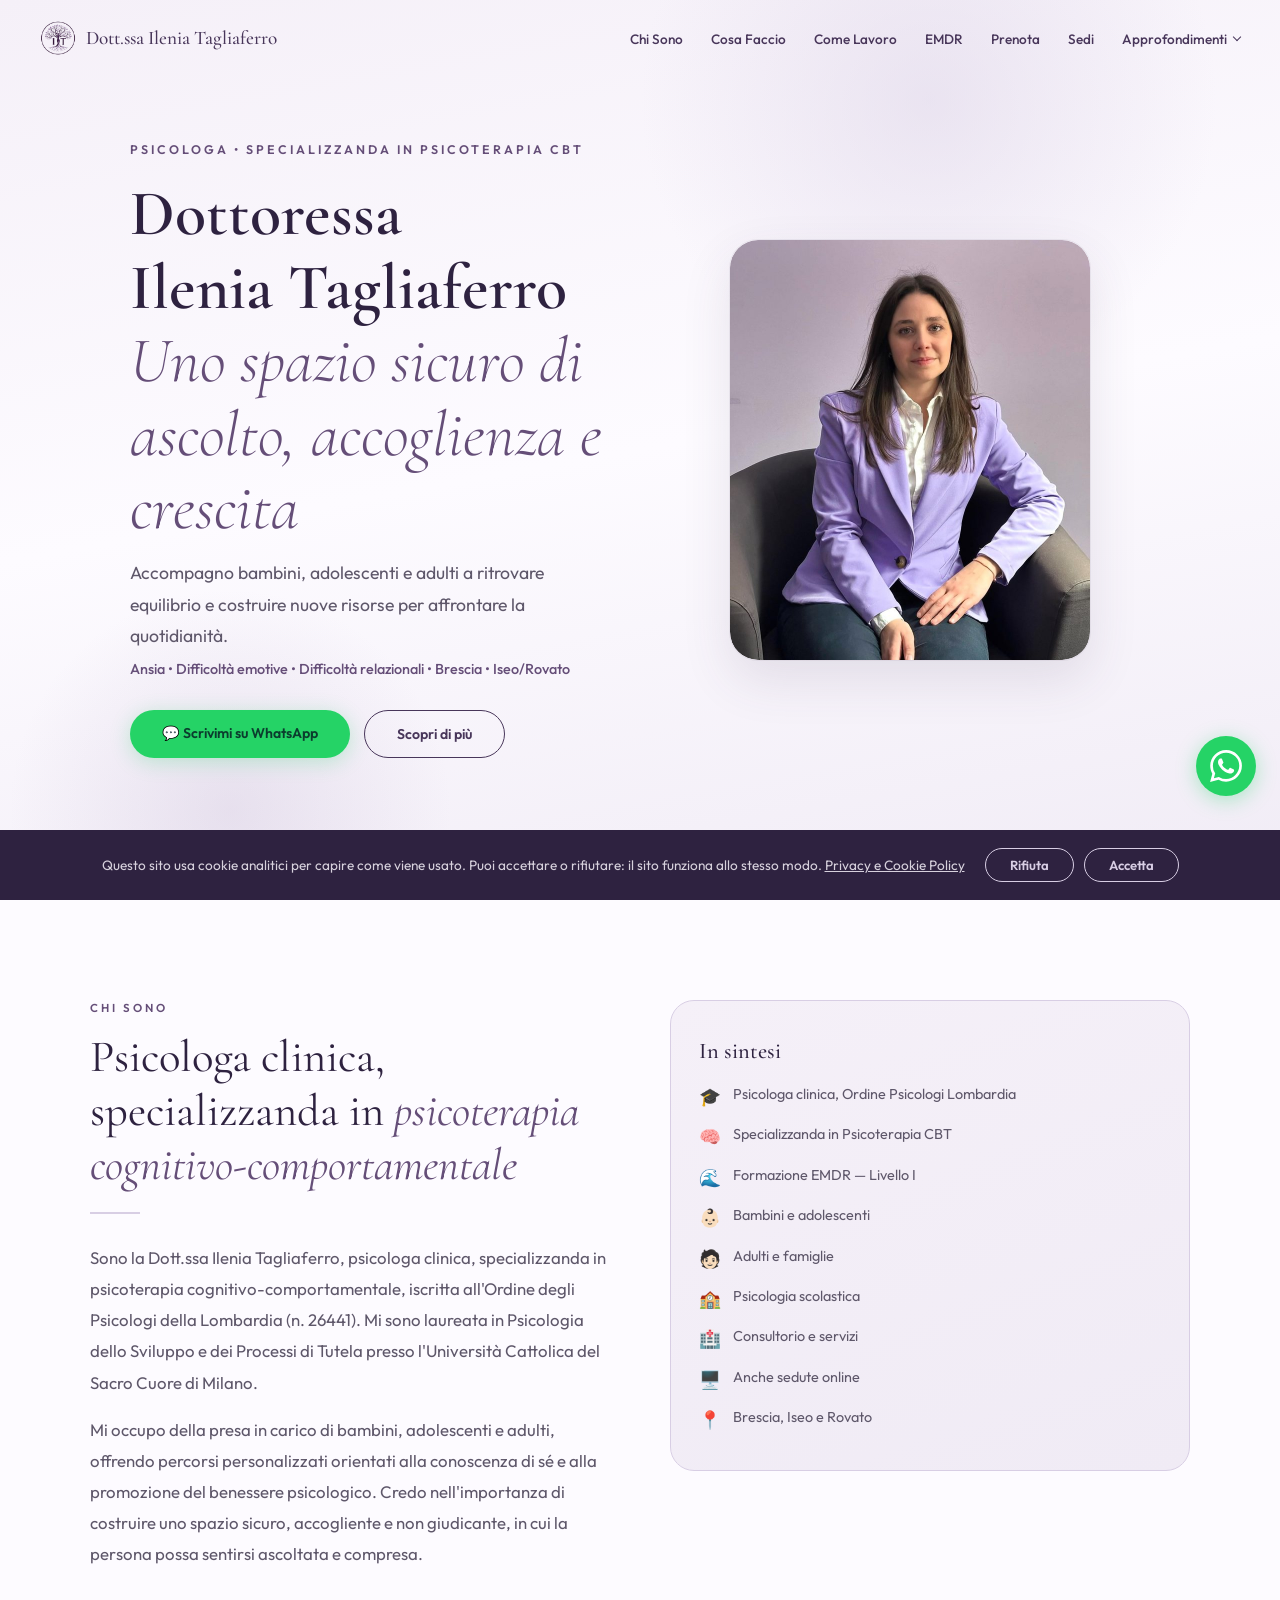
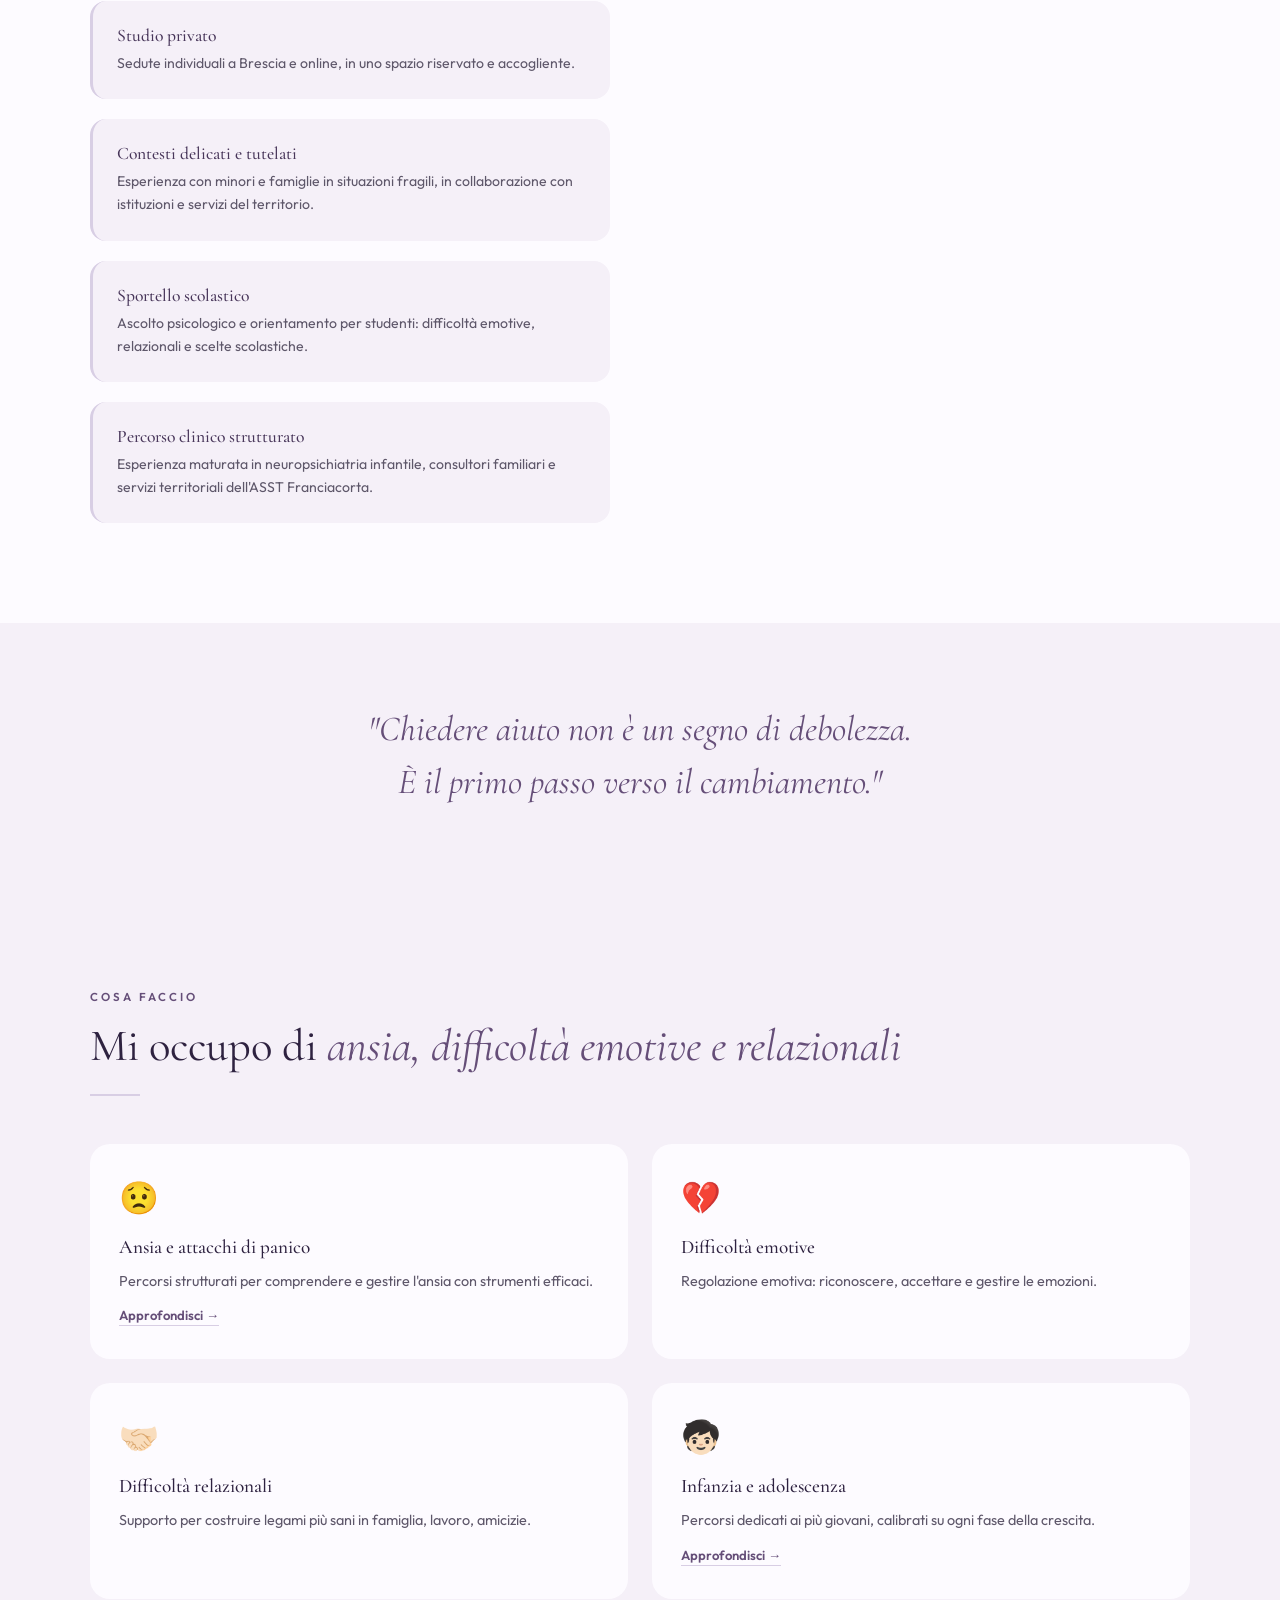
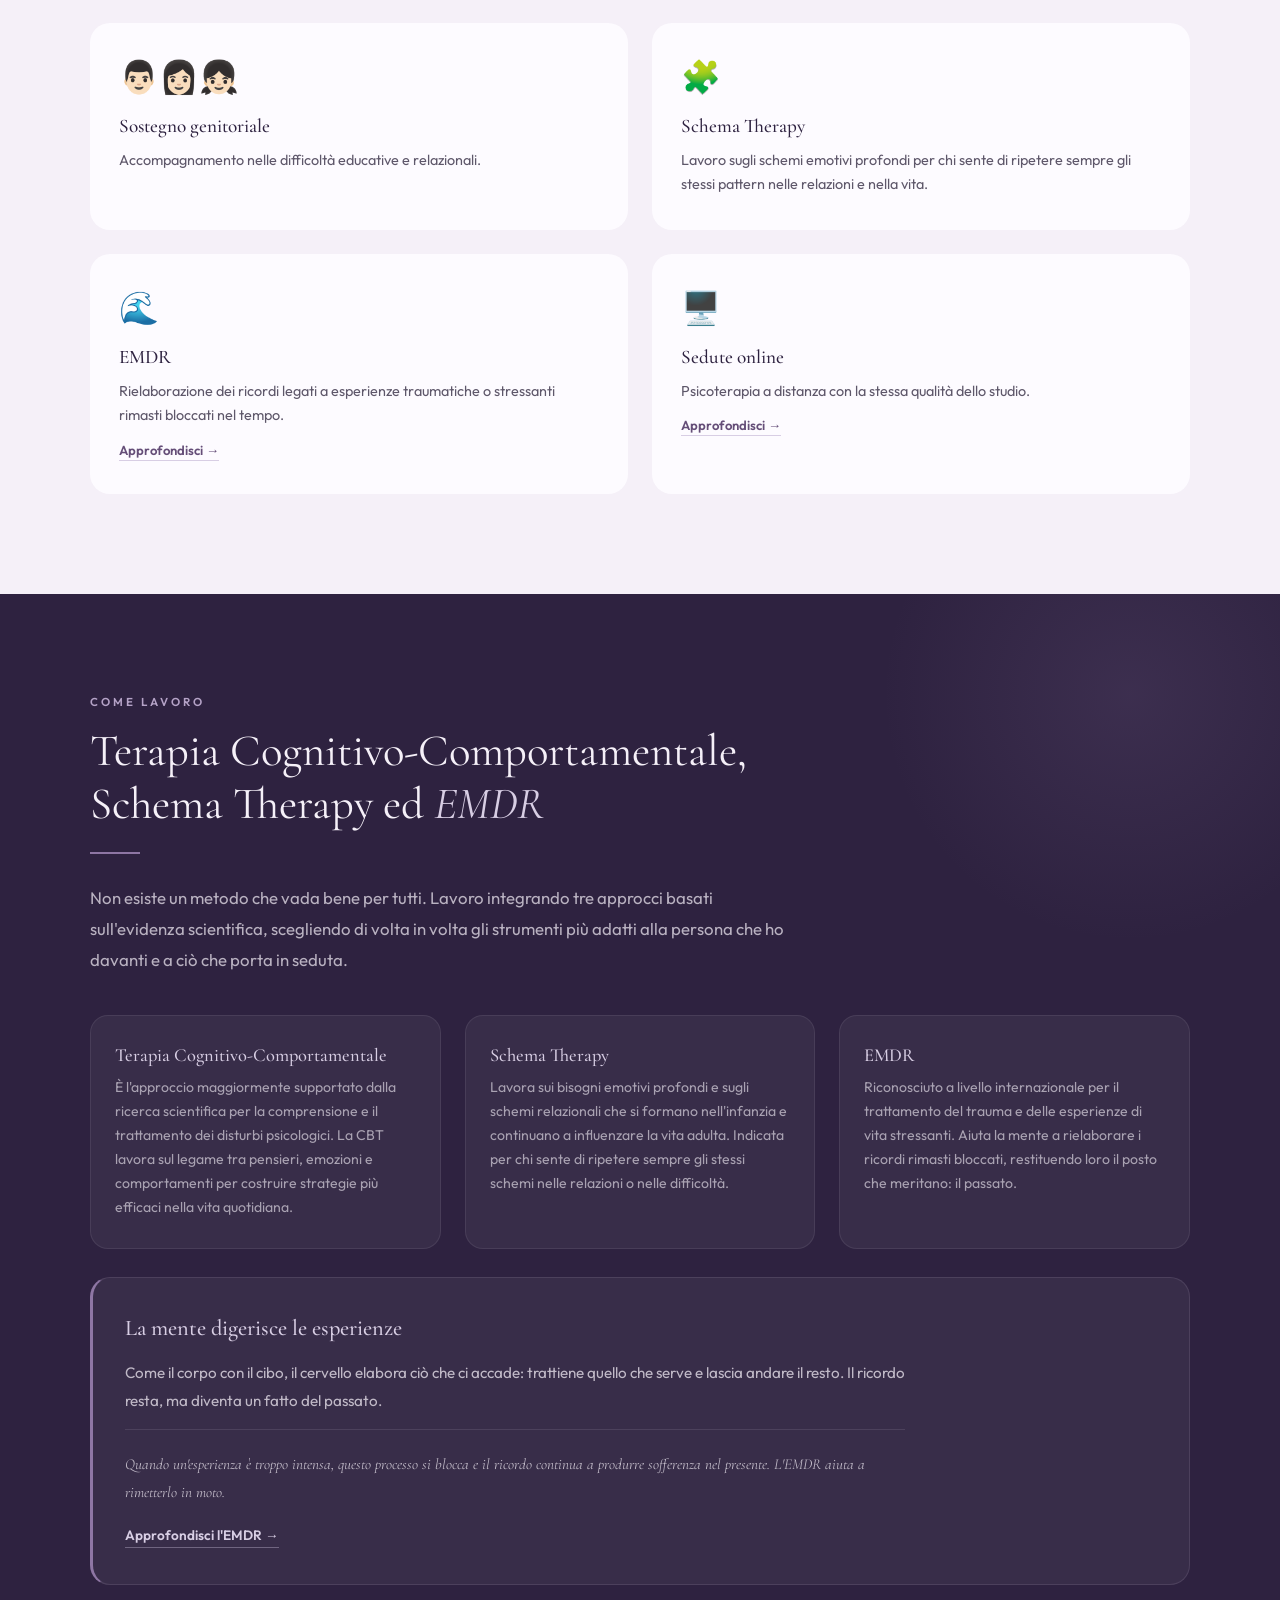
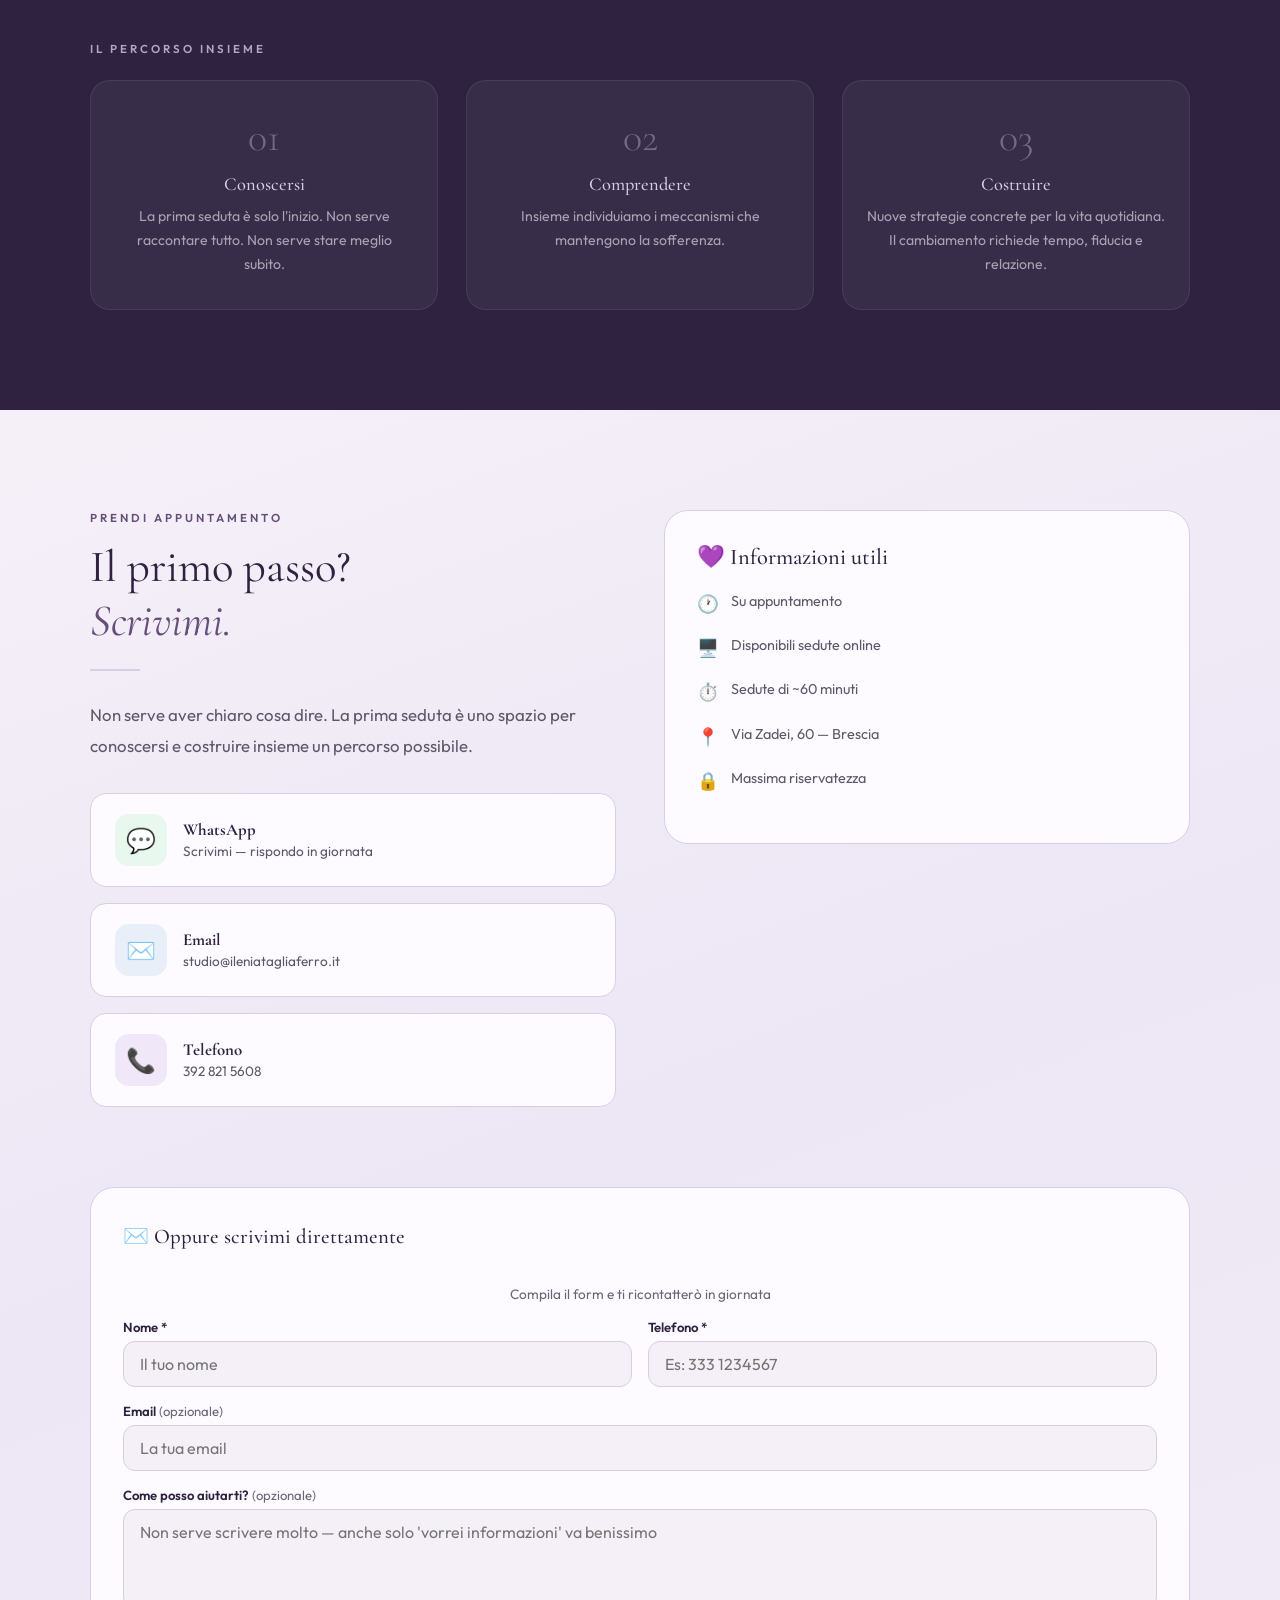
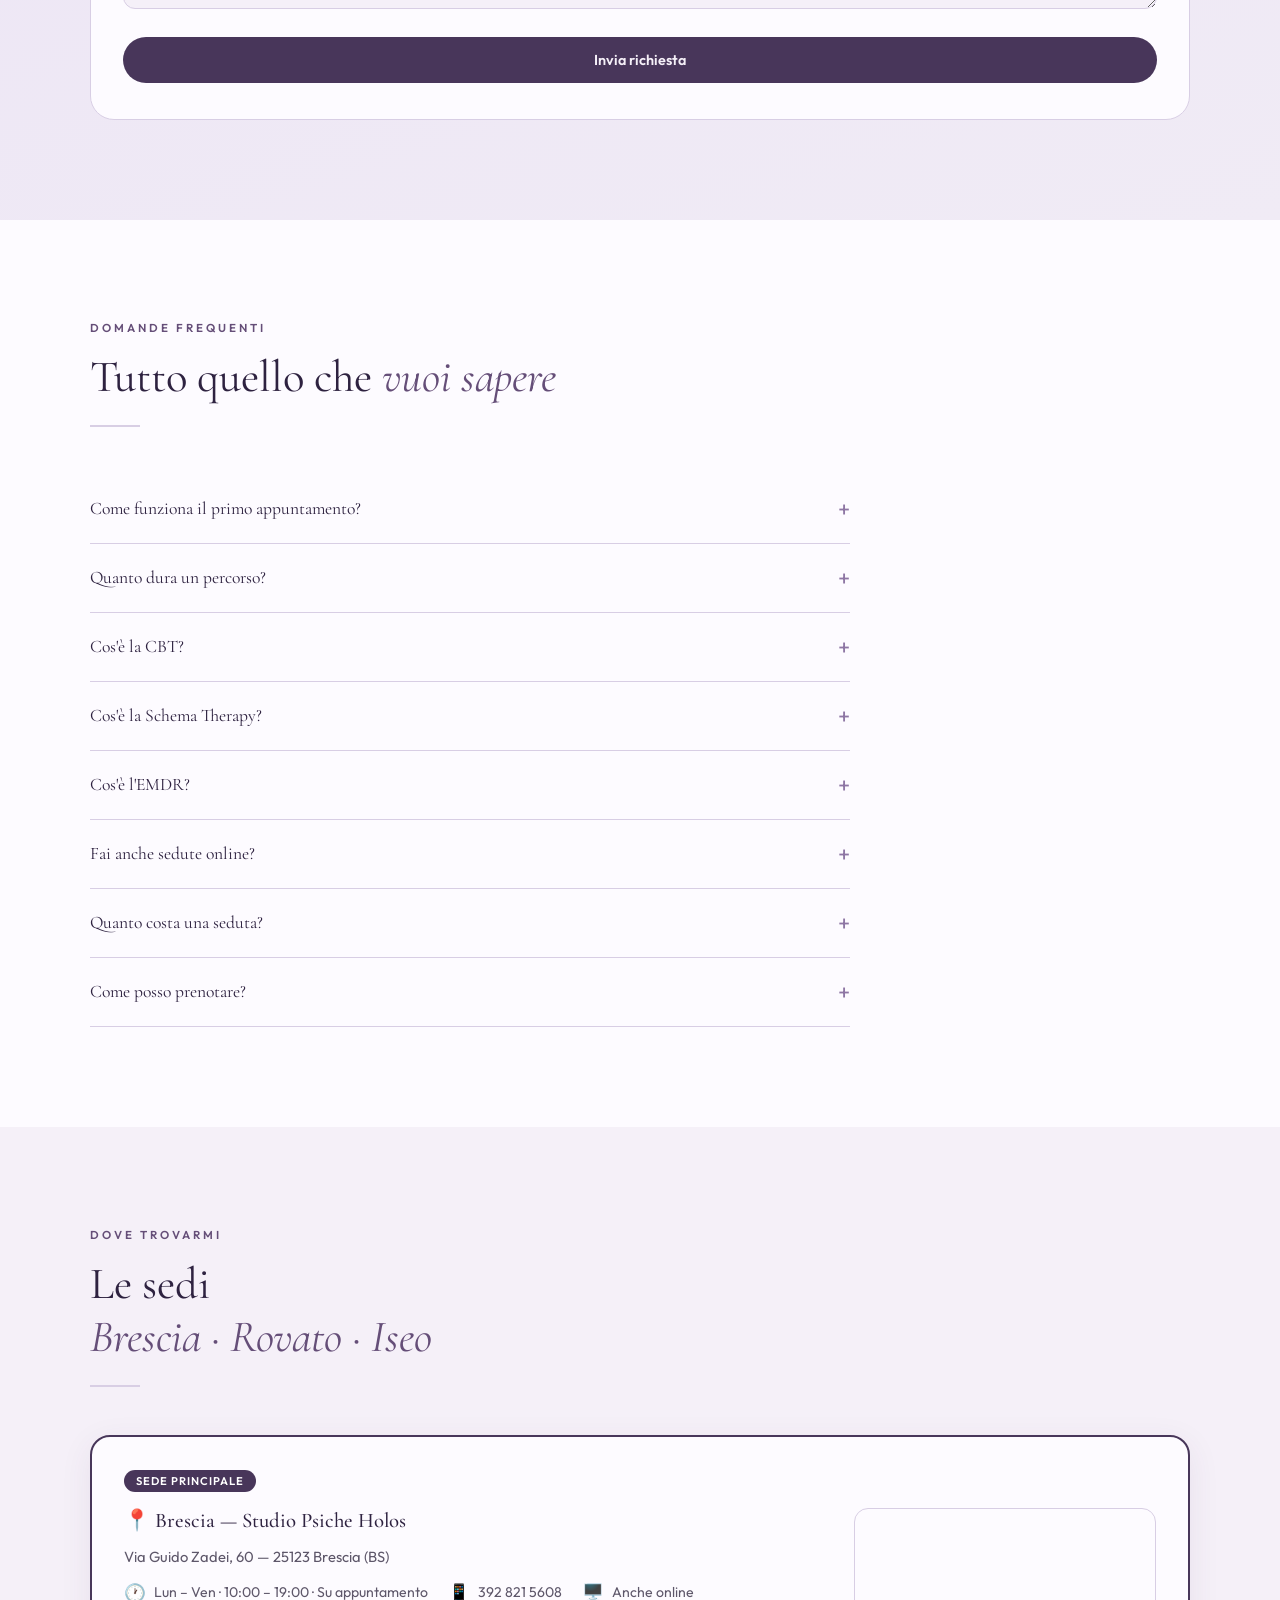
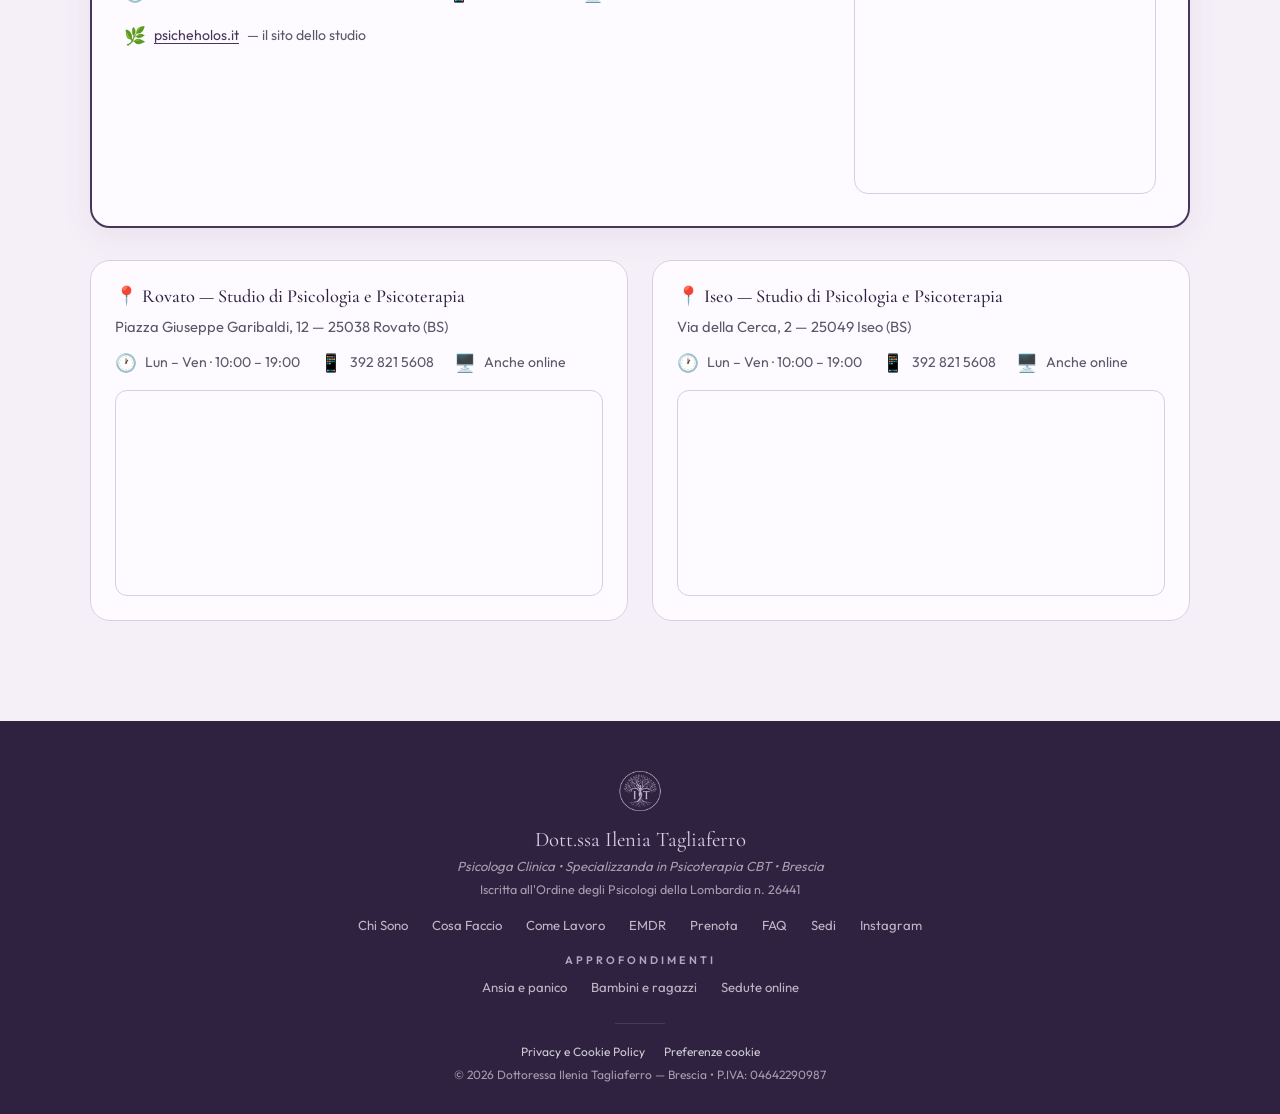
==== commit 636ab0ad: "fix: privacy allineata a Psiche Holos, link Approfondisci nelle card, FAQ online, sitemap e llms agg" ====
--- a/index.html
+++ b/index.html
@@ -64,7 +64,7 @@
   function trackPhone(l) { trackEv('phone_click',{event_category:'contatto',event_label:l}); }
 </script>
 
-<link rel="stylesheet" href="css/style.css?v=20261010b">
+<link rel="stylesheet" href="css/style.css?v=20261011">
 
 <!--
   SCHEMA.ORG — Dati strutturati per SEO locale
@@ -252,7 +252,7 @@
       "name": "Fai anche sedute online?",
       "acceptedAnswer": {
         "@type": "Answer",
-        "text": "Sì, offro sedute online tramite videochiamata con la stessa qualità e riservatezza delle sedute in presenza."
+        "text": "Sì, in videochiamata, con la stessa cura e la stessa riservatezza degli incontri in studio. Non è la modalità più adatta a ogni situazione: ne parliamo insieme e ti aiuto a capire qual è la scelta migliore per te."
       }
     },
     {
@@ -396,14 +396,14 @@
     <h2 class="section-title reveal">Mi occupo di <em>ansia, difficoltà emotive e relazionali</em></h2>
     <div class="section-line reveal"></div>
     <div class="cosa-grid">
-      <div class="cosa-card reveal"><span class="cosa-card-icon" aria-hidden="true">😟</span><h3>Ansia e attacchi di panico</h3><p>Percorsi strutturati per comprendere e gestire l'ansia con strumenti efficaci.</p></div>
+      <div class="cosa-card reveal"><span class="cosa-card-icon" aria-hidden="true">😟</span><h3>Ansia e attacchi di panico</h3><p>Percorsi strutturati per comprendere e gestire l'ansia con strumenti efficaci.</p><a href="ansia-attacchi-di-panico.html" class="cosa-card-link">Approfondisci &rarr;</a></div>
       <div class="cosa-card reveal rd1"><span class="cosa-card-icon" aria-hidden="true">💔</span><h3>Difficoltà emotive</h3><p>Regolazione emotiva: riconoscere, accettare e gestire le emozioni.</p></div>
       <div class="cosa-card reveal rd2"><span class="cosa-card-icon" aria-hidden="true">🤝🏻</span><h3>Difficoltà relazionali</h3><p>Supporto per costruire legami più sani in famiglia, lavoro, amicizie.</p></div>
-      <div class="cosa-card reveal rd3"><span class="cosa-card-icon" aria-hidden="true">🧒🏻</span><h3>Infanzia e adolescenza</h3><p>Percorsi dedicati ai più giovani, calibrati su ogni fase della crescita.</p></div>
+      <div class="cosa-card reveal rd3"><span class="cosa-card-icon" aria-hidden="true">🧒🏻</span><h3>Infanzia e adolescenza</h3><p>Percorsi dedicati ai più giovani, calibrati su ogni fase della crescita.</p><a href="psicologa-bambini-adolescenti.html" class="cosa-card-link">Approfondisci &rarr;</a></div>
       <div class="cosa-card reveal"><span class="cosa-card-icon" aria-hidden="true">👨🏻‍👩🏻‍👧🏻</span><h3>Sostegno genitoriale</h3><p>Accompagnamento nelle difficoltà educative e relazionali.</p></div>
       <div class="cosa-card reveal rd1"><span class="cosa-card-icon" aria-hidden="true">🧩</span><h3>Schema Therapy</h3><p>Lavoro sugli schemi emotivi profondi per chi sente di ripetere sempre gli stessi pattern nelle relazioni e nella vita.</p></div>
-      <div class="cosa-card reveal rd2"><span class="cosa-card-icon" aria-hidden="true">🌊</span><h3>EMDR</h3><p>Rielaborazione dei ricordi legati a esperienze traumatiche o stressanti rimasti bloccati nel tempo.</p></div>
-      <div class="cosa-card reveal rd3"><span class="cosa-card-icon" aria-hidden="true">🖥️</span><h3>Sedute online</h3><p>Psicoterapia a distanza con la stessa qualità dello studio.</p></div>
+      <div class="cosa-card reveal rd2"><span class="cosa-card-icon" aria-hidden="true">🌊</span><h3>EMDR</h3><p>Rielaborazione dei ricordi legati a esperienze traumatiche o stressanti rimasti bloccati nel tempo.</p><a href="emdr.html" class="cosa-card-link">Approfondisci &rarr;</a></div>
+      <div class="cosa-card reveal rd3"><span class="cosa-card-icon" aria-hidden="true">🖥️</span><h3>Sedute online</h3><p>Psicoterapia a distanza con la stessa qualità dello studio.</p><a href="psicologa-online.html" class="cosa-card-link">Approfondisci &rarr;</a></div>
     </div>
   </div>
 </section>
@@ -525,7 +525,7 @@
       <div class="faq-item reveal"><button type="button" class="faq-q" onclick="toggleFaq(this)" aria-expanded="false">Cos'è la CBT?</button><div class="faq-a">La Terapia Cognitivo-Comportamentale è un approccio scientificamente validato che lavora sul legame tra pensieri, emozioni e comportamenti per costruire strategie più funzionali.</div></div>
       <div class="faq-item reveal"><button type="button" class="faq-q" onclick="toggleFaq(this)" aria-expanded="false">Cos'è la Schema Therapy?</button><div class="faq-a">La Schema Therapy aiuta a capire perché certi schemi emotivi e relazionali si ripetono nella nostra vita, anche quando vorremmo che le cose andassero diversamente. Lavora sulle radici profonde del disagio: i modelli emotivi sviluppati nel tempo che, senza che ce ne accorgiamo, continuano a guidare le nostre reazioni da adulti. È particolarmente utile per chi fatica nelle relazioni, con l'autostima o si ritrova in situazioni di blocco difficili da spiegare.</div></div>
       <div class="faq-item reveal"><button type="button" class="faq-q" onclick="toggleFaq(this)" aria-expanded="false">Cos'è l'EMDR?</button><div class="faq-a">Un approccio psicoterapeutico riconosciuto a livello internazionale per il trattamento del trauma e delle esperienze di vita stressanti. Aiuta la mente a rielaborare i ricordi rimasti bloccati, riducendo il disagio che continuano a provocare nel presente. <a href="emdr.html" style="color:var(--lilla-mid)">Approfondisci</a></div></div>
-      <div class="faq-item reveal"><button type="button" class="faq-q" onclick="toggleFaq(this)" aria-expanded="false">Fai anche sedute online?</button><div class="faq-a">Sì, offro sedute online tramite videochiamata con la stessa qualità e riservatezza delle sedute in presenza.</div></div>
+      <div class="faq-item reveal"><button type="button" class="faq-q" onclick="toggleFaq(this)" aria-expanded="false">Fai anche sedute online?</button><div class="faq-a">Sì, in videochiamata, con la stessa cura e la stessa riservatezza degli incontri in studio. Non è la modalità più adatta a ogni situazione: ne parliamo insieme e ti aiuto a capire qual è la scelta migliore per te. <a href="psicologa-online.html" style="color:var(--lilla-mid)">Come funzionano le sedute online</a></div></div>
       <div class="faq-item reveal"><button type="button" class="faq-q" onclick="toggleFaq(this)" aria-expanded="false">Quanto costa una seduta?</button><div class="faq-a">Una seduta costa 70 €.</div></div>
       <div class="faq-item reveal"><button type="button" class="faq-q" onclick="toggleFaq(this)" aria-expanded="false">Come posso prenotare?</button><div class="faq-a">Scrivimi su WhatsApp, email o chiamami. Ti rispondo in giornata per fissare un primo appuntamento.</div></div>
     </div>
--- a/css/style.css
+++ b/css/style.css
@@ -119,6 +119,8 @@
 .cosa-card-icon{font-size:2rem;margin-bottom:18px;display:block}
 .cosa-card h3{font-family:var(--serif);font-size:1.2rem;color:var(--lilla-dark);margin-bottom:10px;font-weight:500}
 .cosa-card p{font-size:.9rem;color:var(--text-light);line-height:1.7}
+.cosa-card-link{display:inline-block;margin-top:14px;font-size:.82rem;font-weight:600;color:var(--lilla-mid);text-decoration:none;border-bottom:1px solid var(--lavanda);padding-bottom:2px;transition:color .3s,border-color .3s}
+.cosa-card-link:hover{color:var(--lilla-dark);border-bottom-color:var(--lilla-light)}
 
 /* COME LAVORO */
 .come-lavoro{background:var(--lilla-dark);color:var(--blush);position:relative;overflow:hidden}
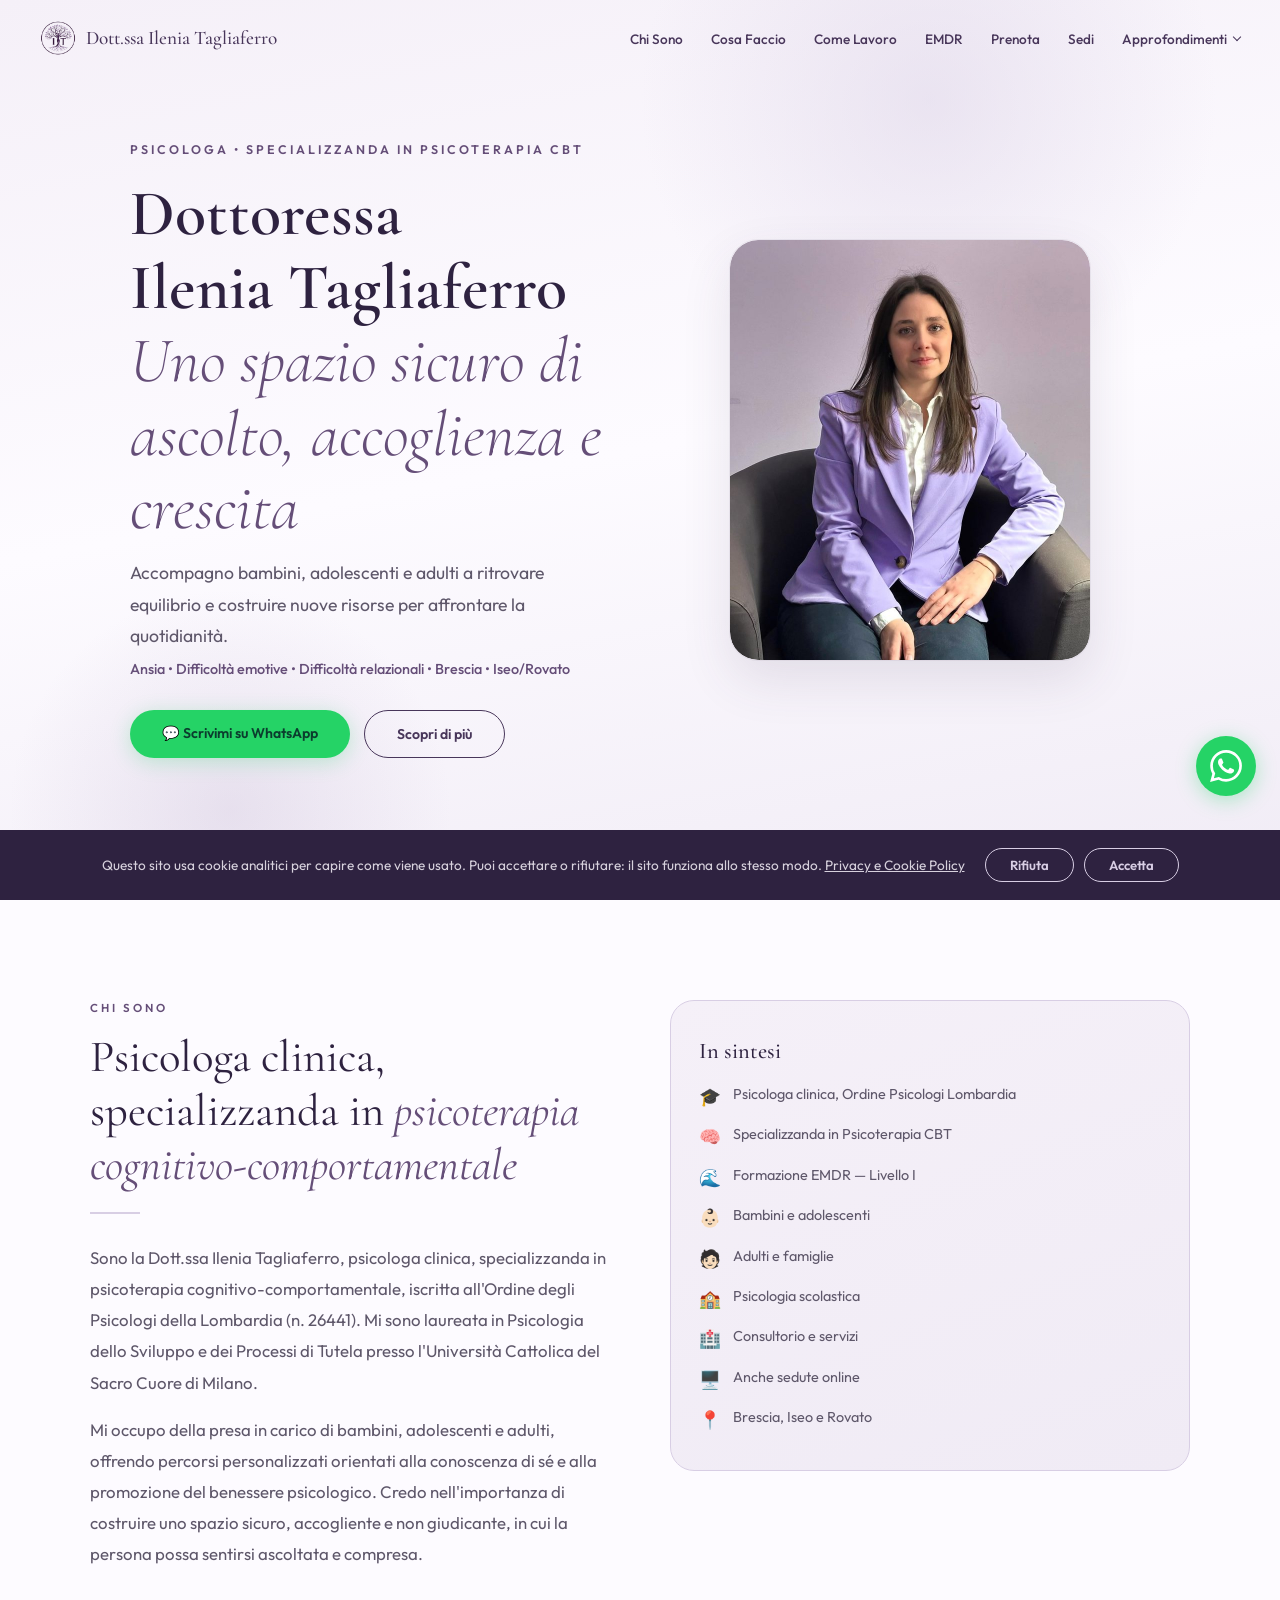
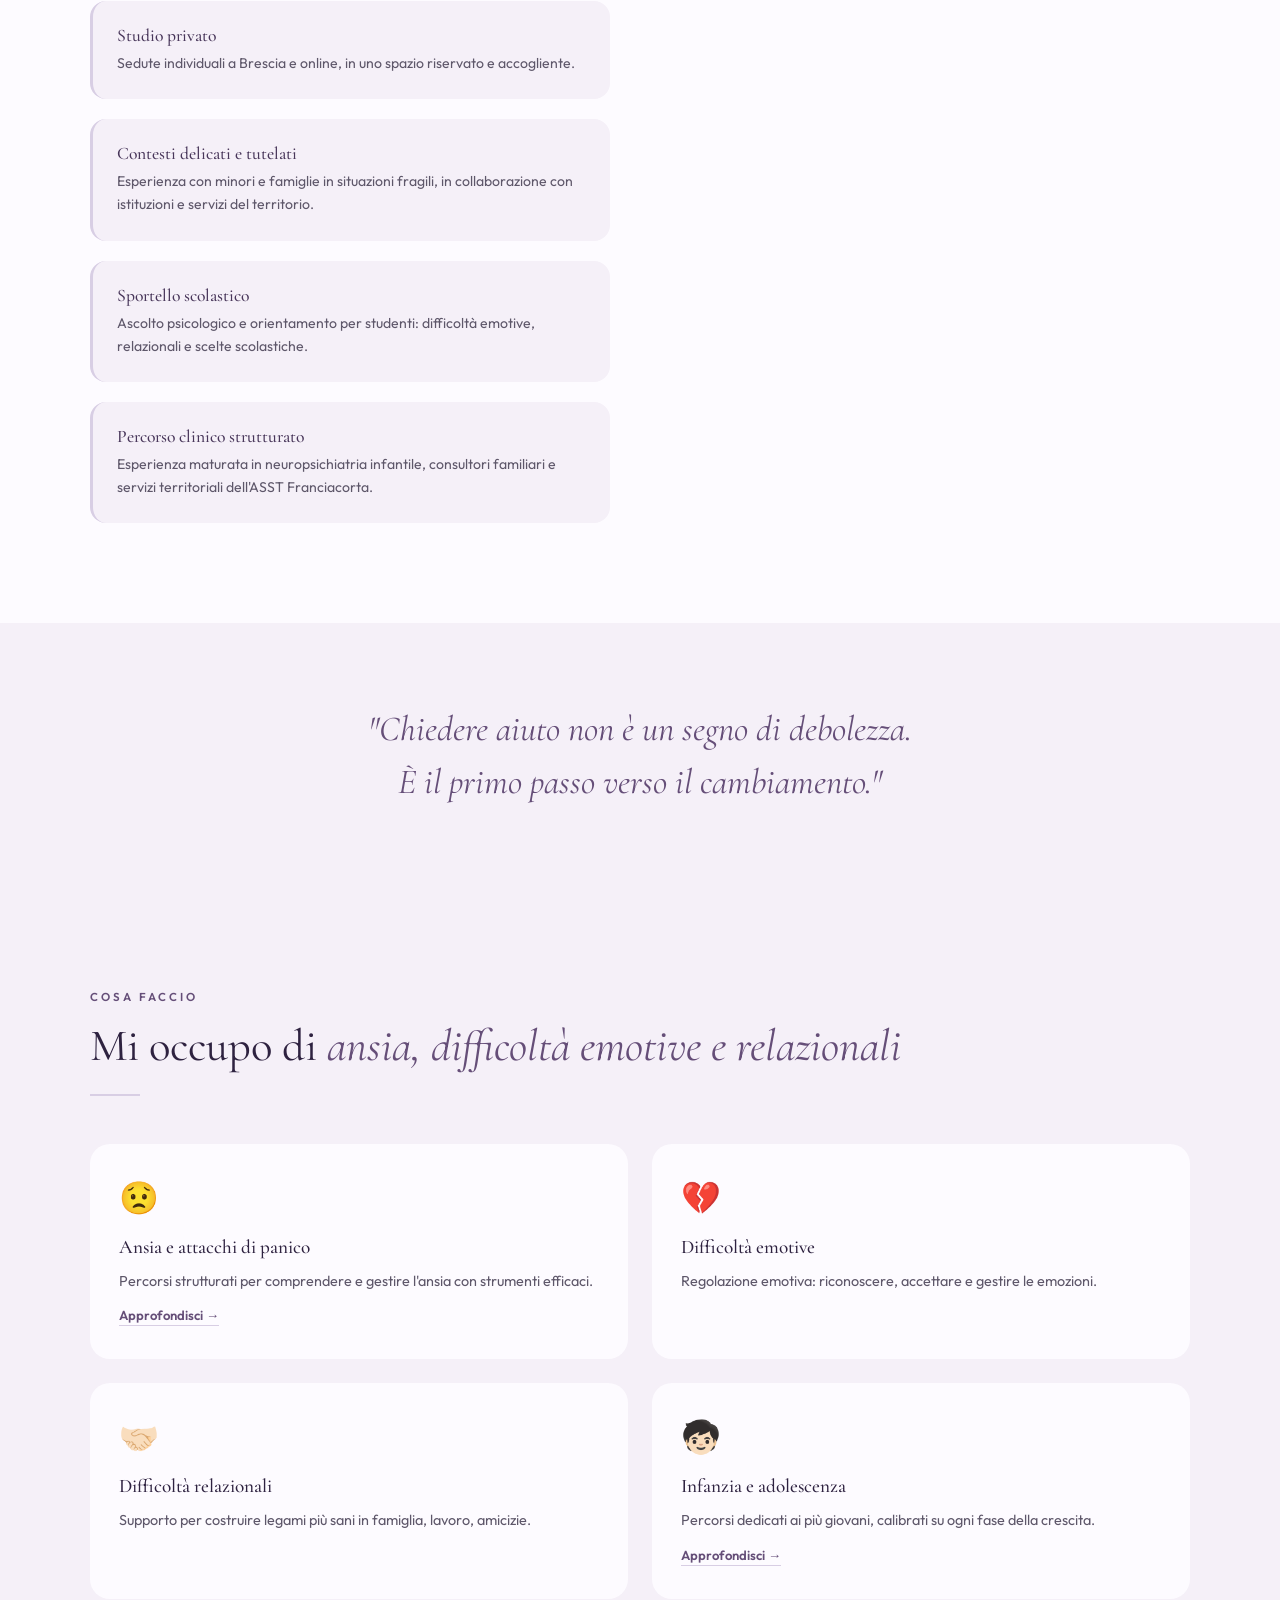
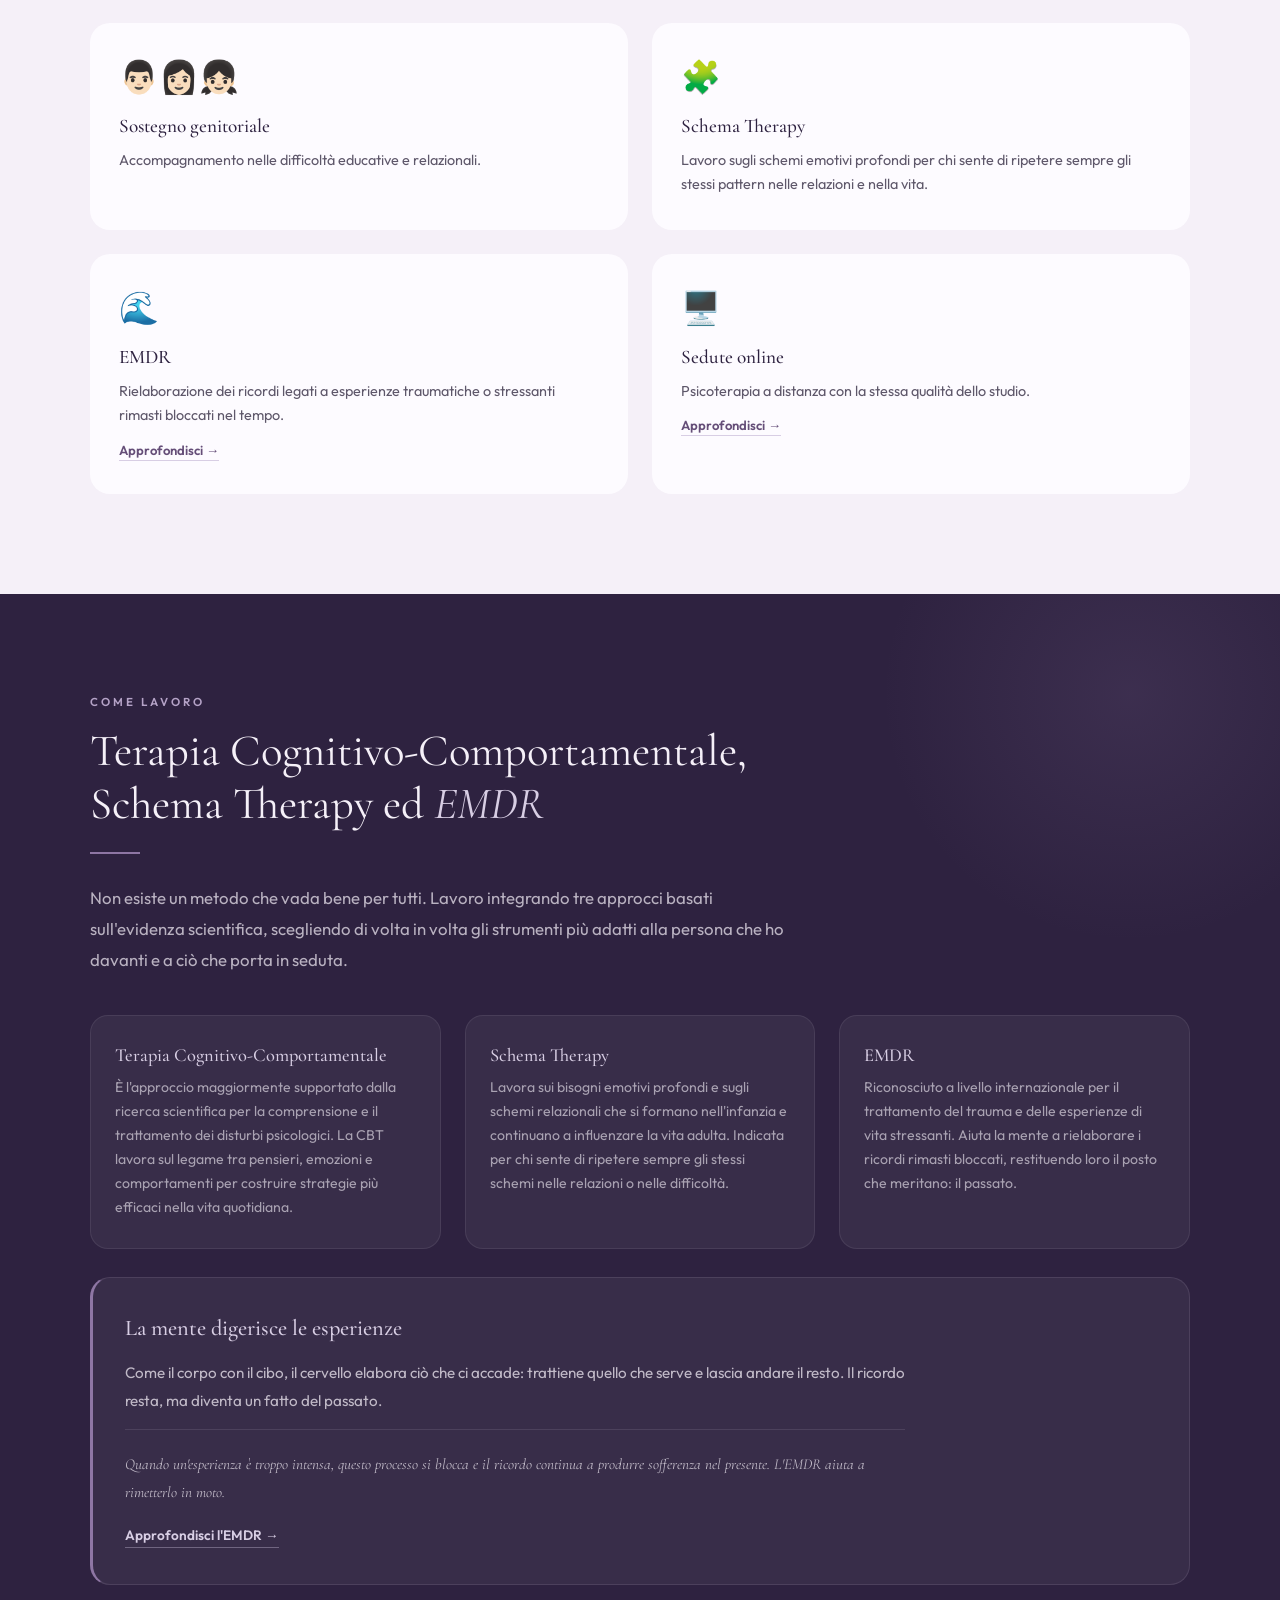
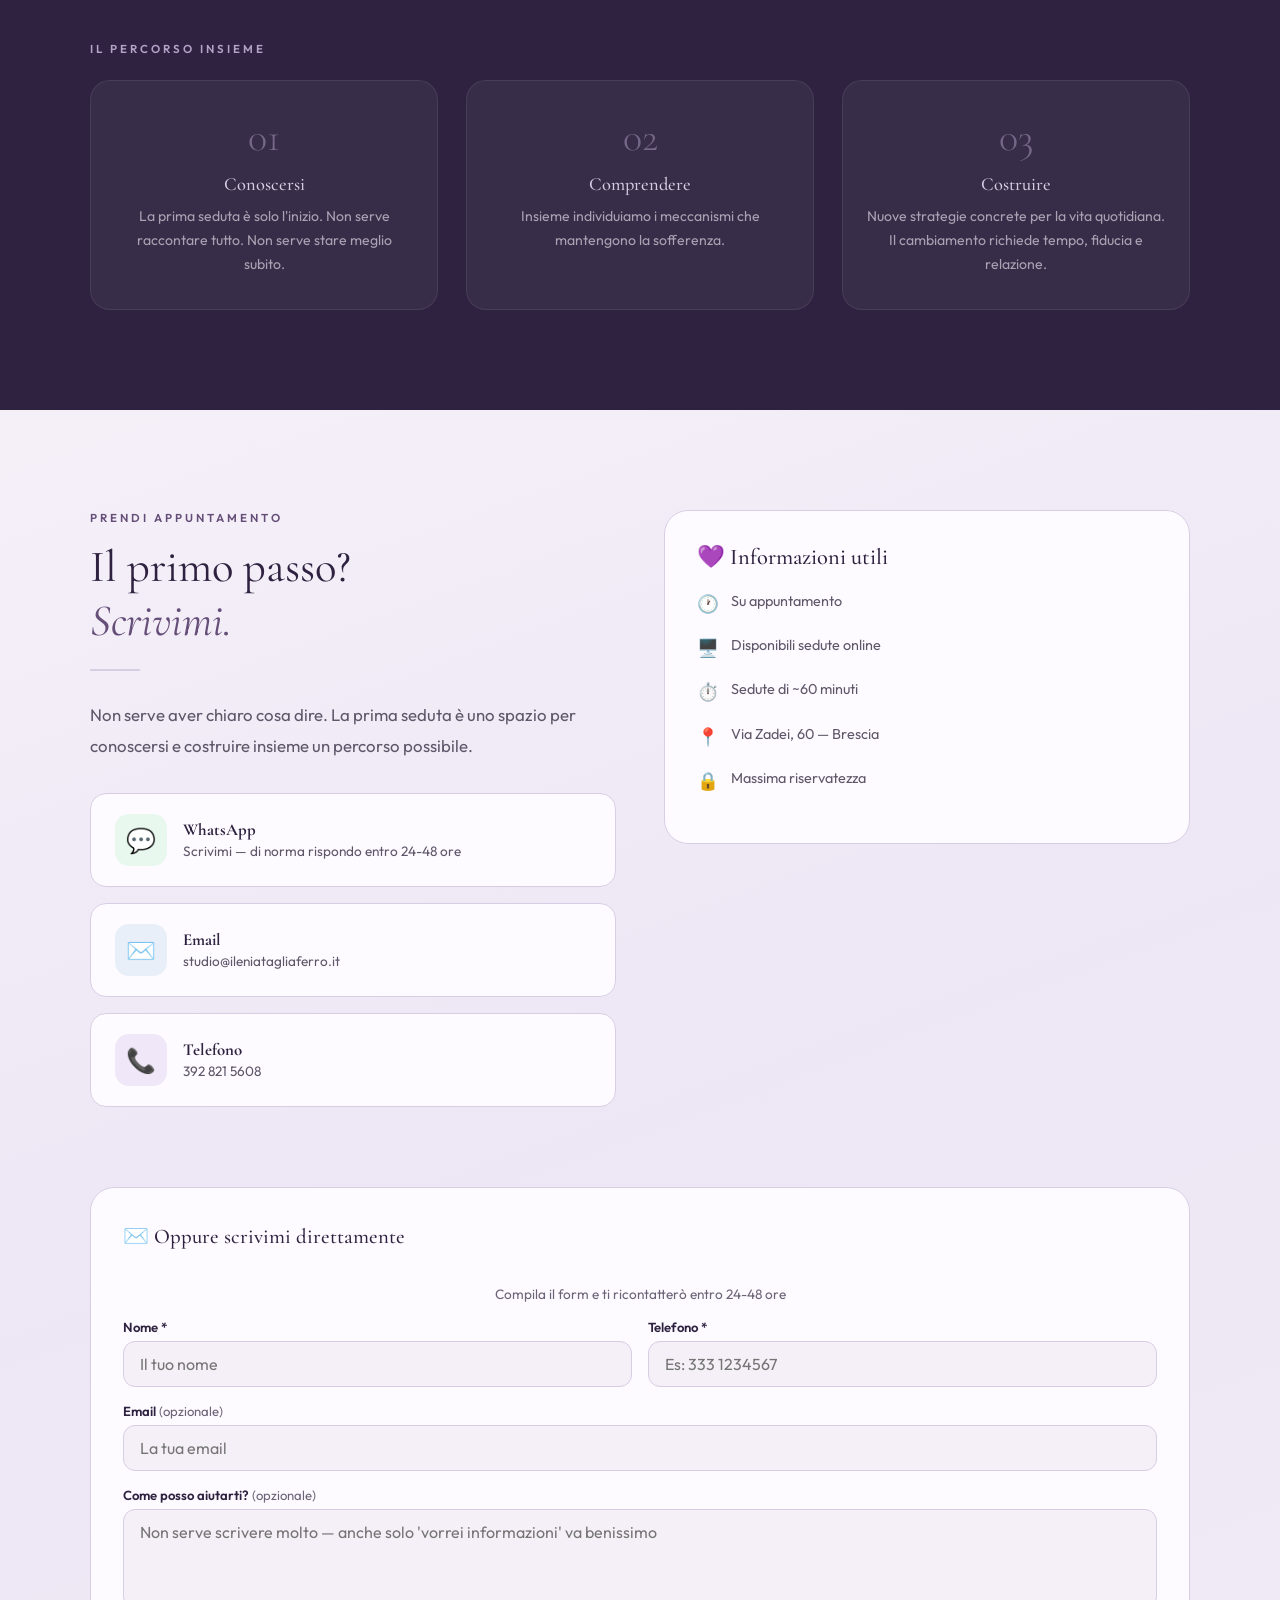
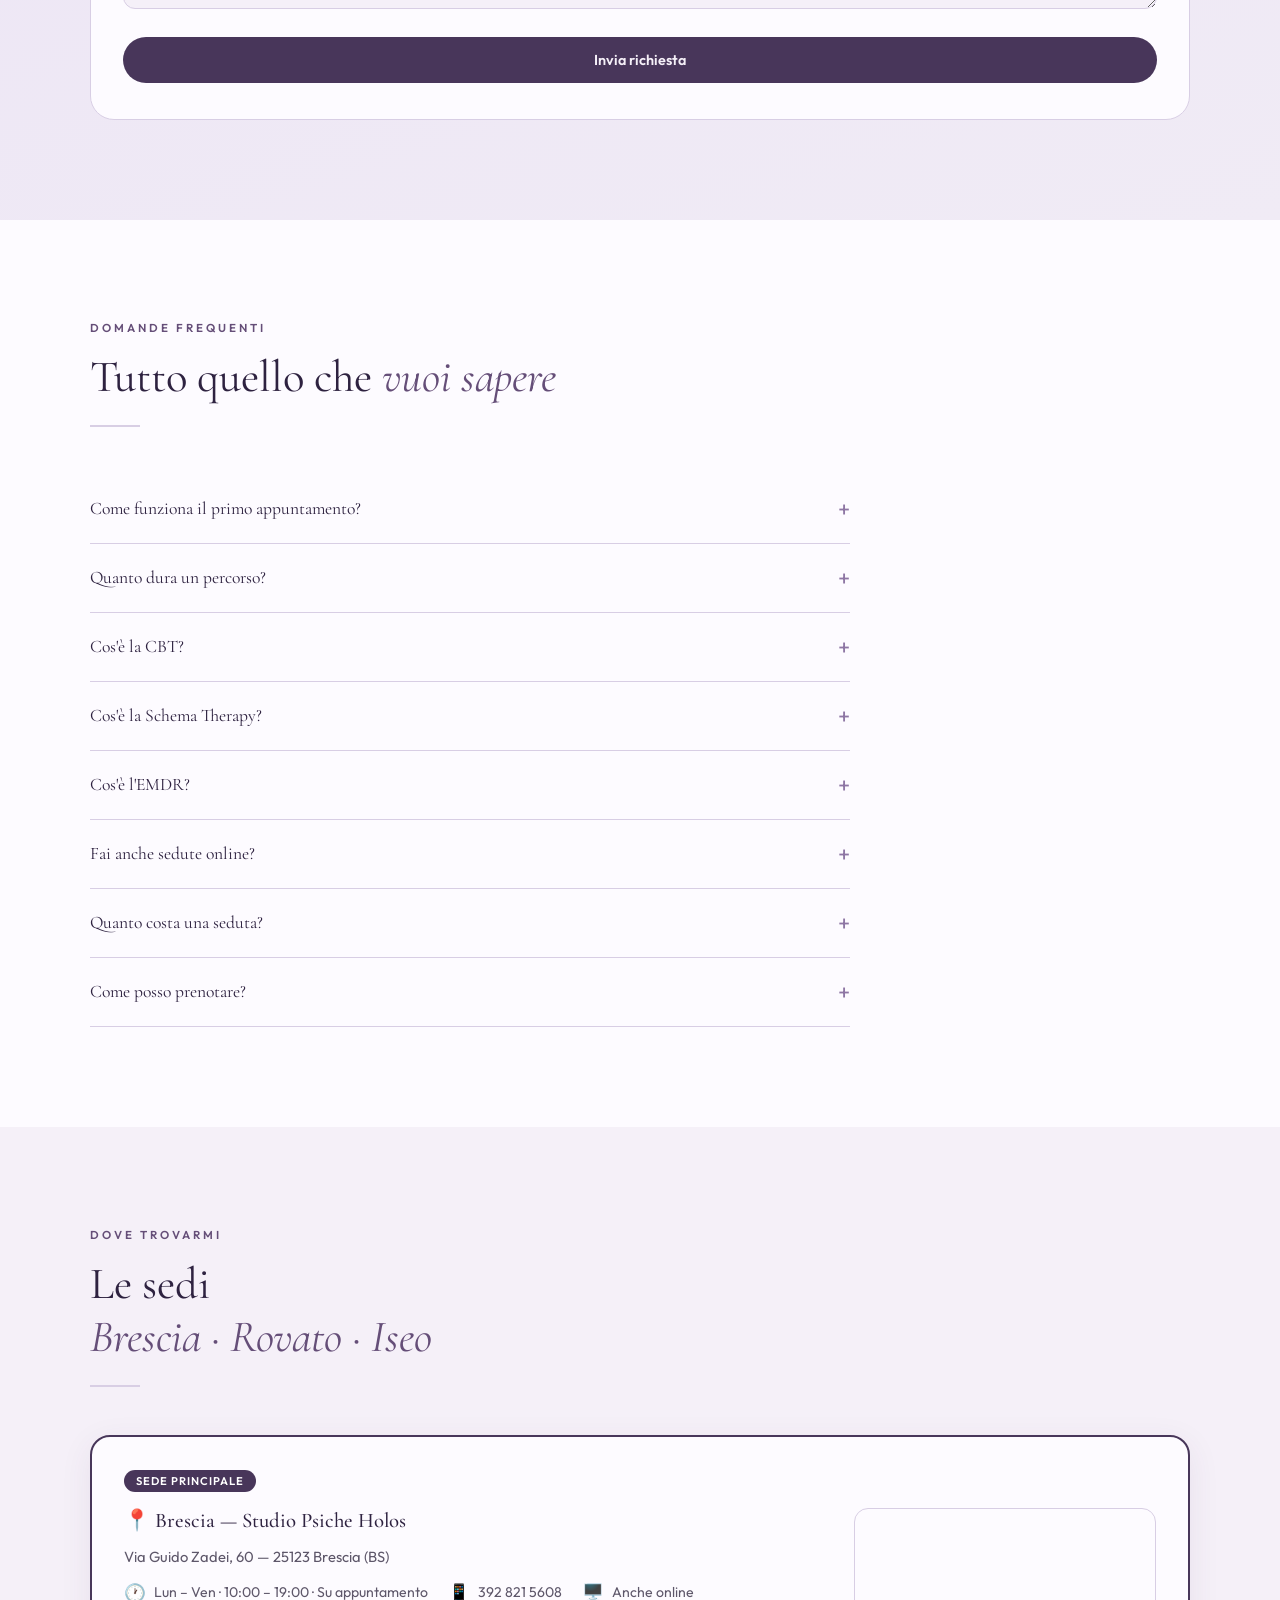
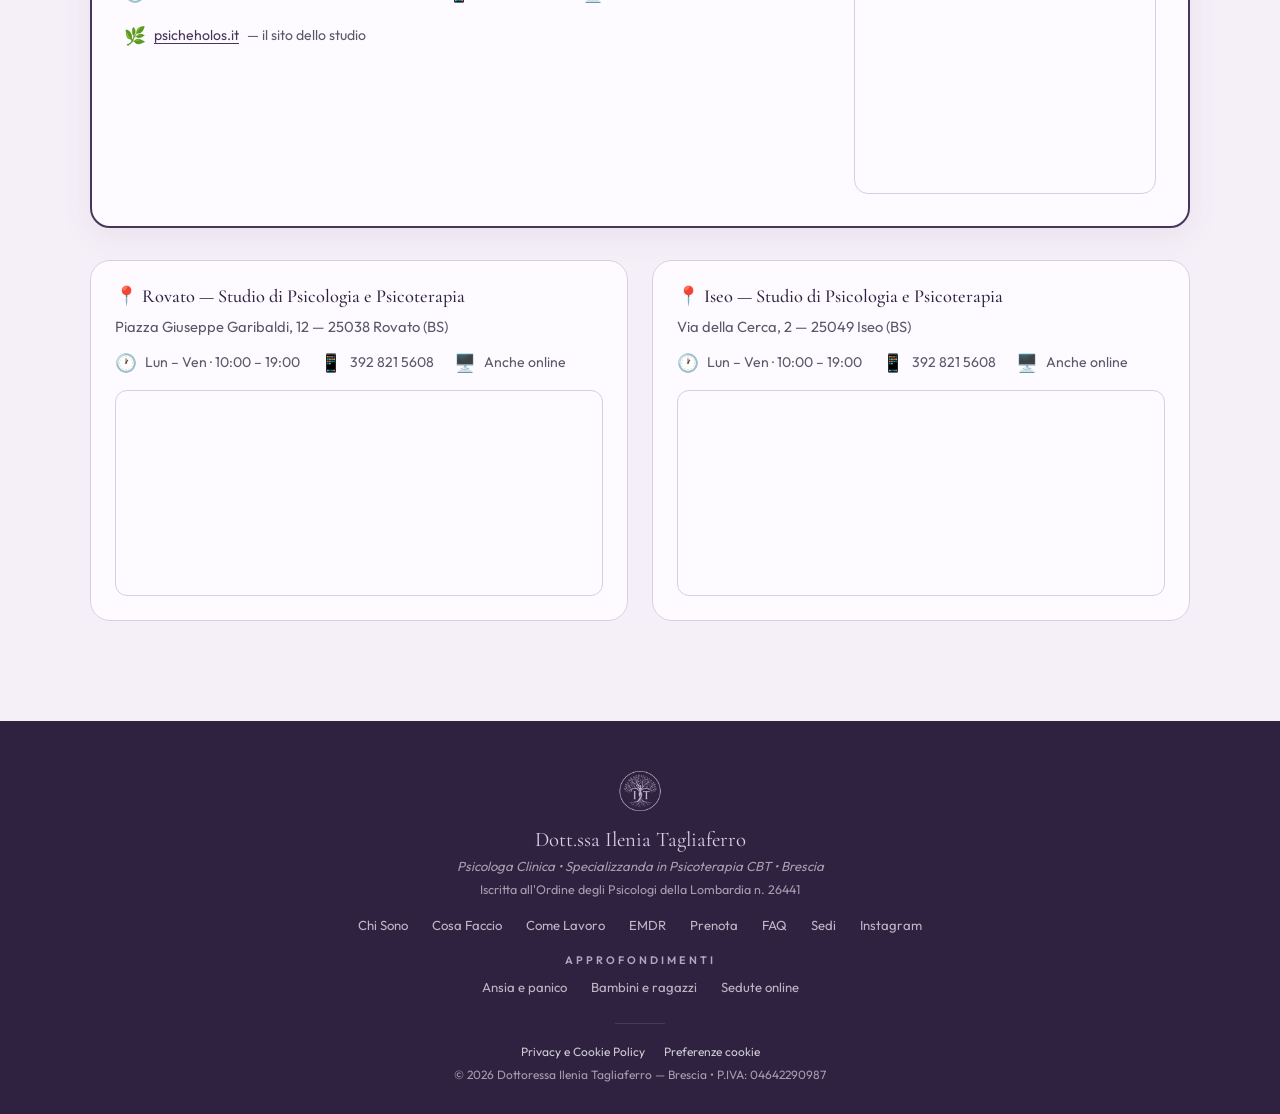
==== commit 1574dbde: "copy: home, risposta entro 24-48 ore e primo colloquio con i genitori per i minori" ====
--- a/index.html
+++ b/index.html
@@ -212,7 +212,7 @@
       "name": "Come funziona il primo appuntamento?",
       "acceptedAnswer": {
         "@type": "Answer",
-        "text": "Il primo colloquio è un momento di conoscenza. Si racconta il motivo per cui si è chiesto aiuto, con i propri tempi. Dura circa 60 minuti."
+        "text": "Il primo colloquio è un momento di conoscenza. Si racconta il motivo per cui si è chiesto aiuto, con i propri tempi. Dura circa 60 minuti. Con i minori, bambini e adolescenti, il primo colloquio è sempre con i genitori."
       }
     },
     {
@@ -268,7 +268,7 @@
       "name": "Come posso prenotare?",
       "acceptedAnswer": {
         "@type": "Answer",
-        "text": "Scrivimi su WhatsApp, email o chiamami. Ti rispondo in giornata per fissare un primo appuntamento."
+        "text": "Scrivimi su WhatsApp, email o chiamami. Di norma ti rispondo entro 24-48 ore per fissare un primo appuntamento."
       }
     }
   ]
@@ -456,7 +456,7 @@
         <div class="prenota-methods">
           <a href="https://wa.me/393928215608?text=Buongiorno%20Dott.ssa%20Tagliaferro,%20vorrei%20prenotare%20un%20primo%20appuntamento" target="_blank" rel="noopener noreferrer" class="prenota-method reveal" onclick="trackWA('prenota')">
             <div class="pm-icon pm-wa">💬</div>
-            <div><h3>WhatsApp</h3><p>Scrivimi — rispondo in giornata</p></div>
+            <div><h3>WhatsApp</h3><p>Scrivimi — di norma rispondo entro 24-48 ore</p></div>
           </a>
           <a href="mailto:studio@ileniatagliaferro.it?subject=Richiesta%20appuntamento" class="prenota-method reveal rd1" onclick="trackEmail('prenota')">
             <div class="pm-icon pm-email">✉️</div>
@@ -479,7 +479,7 @@
       <!-- CONTACT FORM -->
       <div class="contact-form reveal" style="grid-column: 1 / -1;">
         <h3>✉️ Oppure scrivimi direttamente</h3>
-        <p class="form-or">Compila il form e ti ricontatterò in giornata</p>
+        <p class="form-or">Compila il form e ti ricontatterò entro 24-48 ore</p>
         <form id="contactForm" action="https://api.web3forms.com/submit" method="POST">
           <input type="hidden" name="access_key" value="058f3650-1477-492c-8735-48a339006c4c">
           <input type="hidden" name="subject" value="Nuovo contatto dal sito - Dott.ssa Tagliaferro">
@@ -520,14 +520,14 @@
     <h2 class="section-title reveal">Tutto quello che <em>vuoi sapere</em></h2>
     <div class="section-line reveal"></div>
     <div class="faq-list">
-      <div class="faq-item reveal"><button type="button" class="faq-q" onclick="toggleFaq(this)" aria-expanded="false">Come funziona il primo appuntamento?</button><div class="faq-a">Il primo colloquio è un momento di conoscenza. Si racconta il motivo per cui si è chiesto aiuto, con i propri tempi. Dura circa 60 minuti.</div></div>
+      <div class="faq-item reveal"><button type="button" class="faq-q" onclick="toggleFaq(this)" aria-expanded="false">Come funziona il primo appuntamento?</button><div class="faq-a">Il primo colloquio è un momento di conoscenza. Si racconta il motivo per cui si è chiesto aiuto, con i propri tempi. Dura circa 60 minuti. Con i minori, bambini e adolescenti, il primo colloquio è sempre con i genitori.</div></div>
       <div class="faq-item reveal"><button type="button" class="faq-q" onclick="toggleFaq(this)" aria-expanded="false">Quanto dura un percorso?</button><div class="faq-a">Non esiste una durata standard. La frequenza delle sedute viene concordata in base alle esigenze individuali, nel rispetto dei tempi di ciascuno.</div></div>
       <div class="faq-item reveal"><button type="button" class="faq-q" onclick="toggleFaq(this)" aria-expanded="false">Cos'è la CBT?</button><div class="faq-a">La Terapia Cognitivo-Comportamentale è un approccio scientificamente validato che lavora sul legame tra pensieri, emozioni e comportamenti per costruire strategie più funzionali.</div></div>
       <div class="faq-item reveal"><button type="button" class="faq-q" onclick="toggleFaq(this)" aria-expanded="false">Cos'è la Schema Therapy?</button><div class="faq-a">La Schema Therapy aiuta a capire perché certi schemi emotivi e relazionali si ripetono nella nostra vita, anche quando vorremmo che le cose andassero diversamente. Lavora sulle radici profonde del disagio: i modelli emotivi sviluppati nel tempo che, senza che ce ne accorgiamo, continuano a guidare le nostre reazioni da adulti. È particolarmente utile per chi fatica nelle relazioni, con l'autostima o si ritrova in situazioni di blocco difficili da spiegare.</div></div>
       <div class="faq-item reveal"><button type="button" class="faq-q" onclick="toggleFaq(this)" aria-expanded="false">Cos'è l'EMDR?</button><div class="faq-a">Un approccio psicoterapeutico riconosciuto a livello internazionale per il trattamento del trauma e delle esperienze di vita stressanti. Aiuta la mente a rielaborare i ricordi rimasti bloccati, riducendo il disagio che continuano a provocare nel presente. <a href="emdr.html" style="color:var(--lilla-mid)">Approfondisci</a></div></div>
       <div class="faq-item reveal"><button type="button" class="faq-q" onclick="toggleFaq(this)" aria-expanded="false">Fai anche sedute online?</button><div class="faq-a">Sì, in videochiamata, con la stessa cura e la stessa riservatezza degli incontri in studio. Non è la modalità più adatta a ogni situazione: ne parliamo insieme e ti aiuto a capire qual è la scelta migliore per te. <a href="psicologa-online.html" style="color:var(--lilla-mid)">Come funzionano le sedute online</a></div></div>
       <div class="faq-item reveal"><button type="button" class="faq-q" onclick="toggleFaq(this)" aria-expanded="false">Quanto costa una seduta?</button><div class="faq-a">Una seduta costa 70 €.</div></div>
-      <div class="faq-item reveal"><button type="button" class="faq-q" onclick="toggleFaq(this)" aria-expanded="false">Come posso prenotare?</button><div class="faq-a">Scrivimi su WhatsApp, email o chiamami. Ti rispondo in giornata per fissare un primo appuntamento.</div></div>
+      <div class="faq-item reveal"><button type="button" class="faq-q" onclick="toggleFaq(this)" aria-expanded="false">Come posso prenotare?</button><div class="faq-a">Scrivimi su WhatsApp, email o chiamami. Di norma ti rispondo entro 24-48 ore per fissare un primo appuntamento.</div></div>
     </div>
   </div>
 </section>
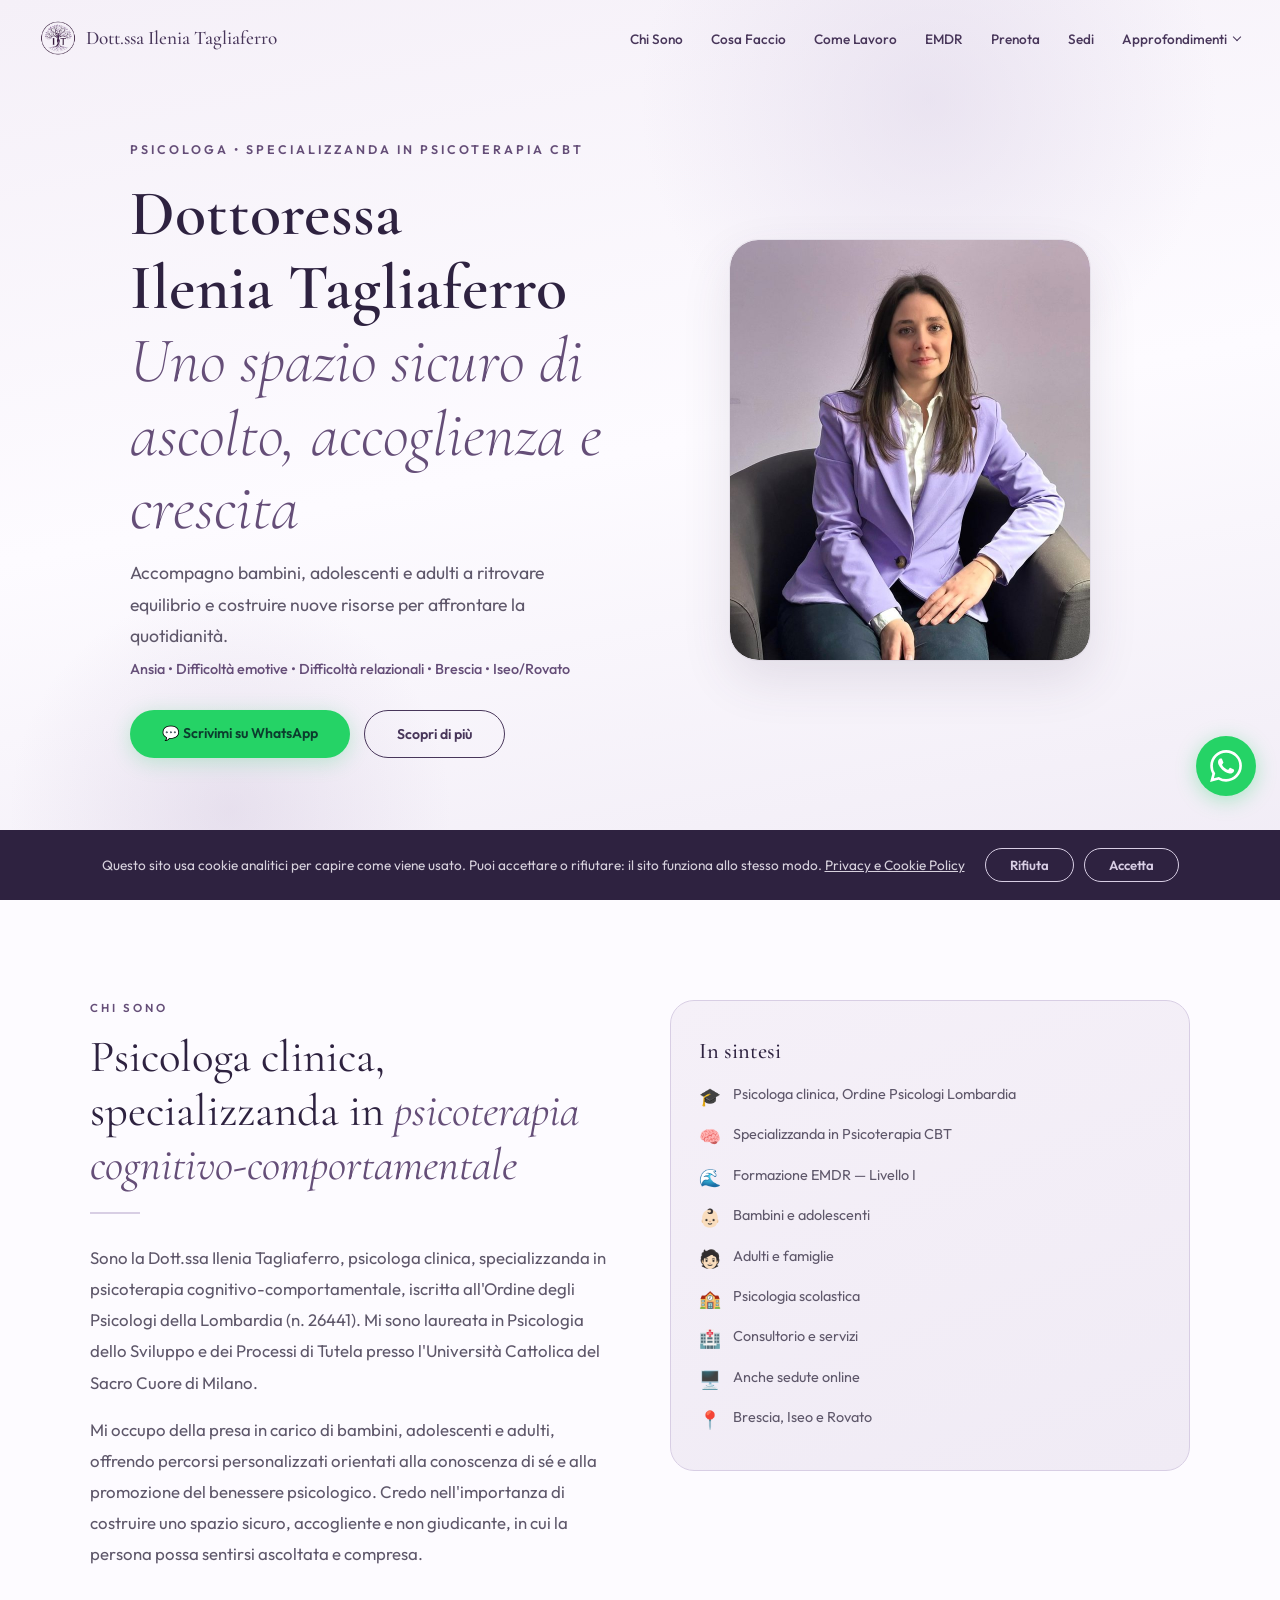
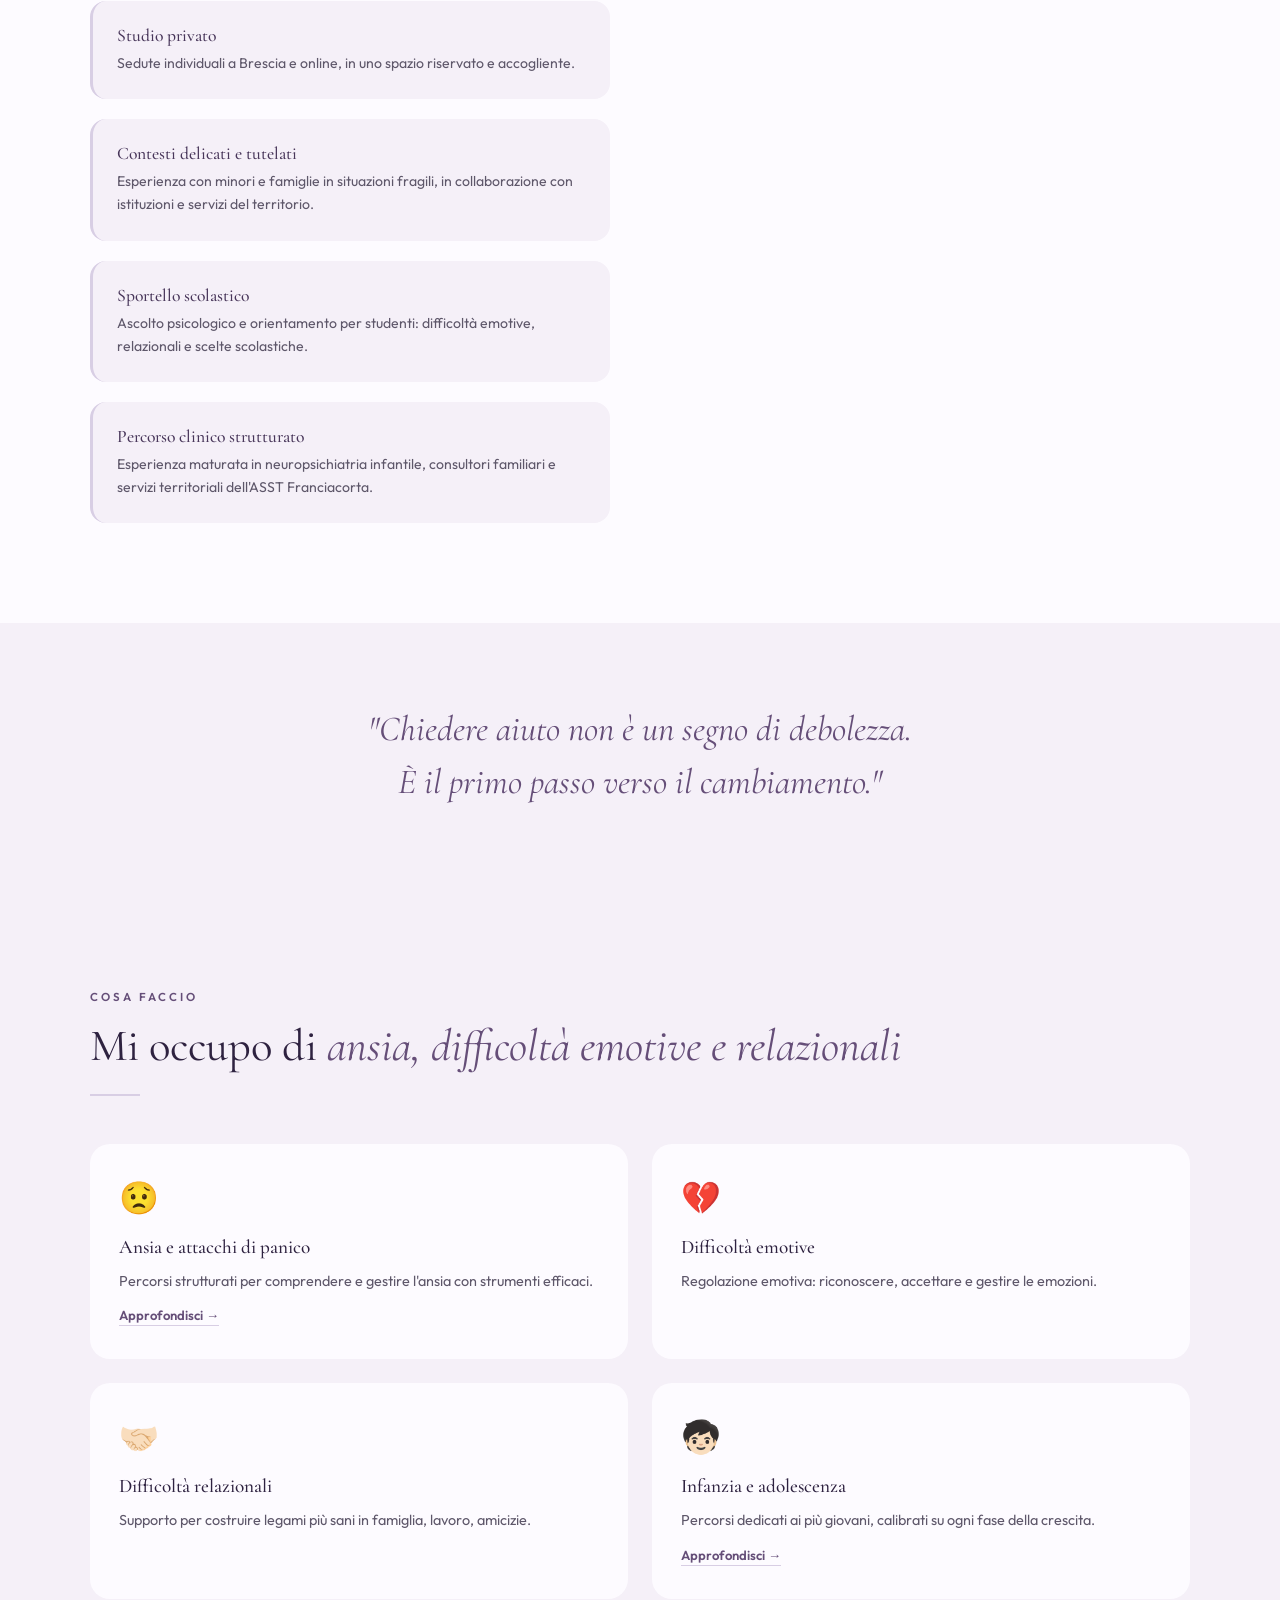
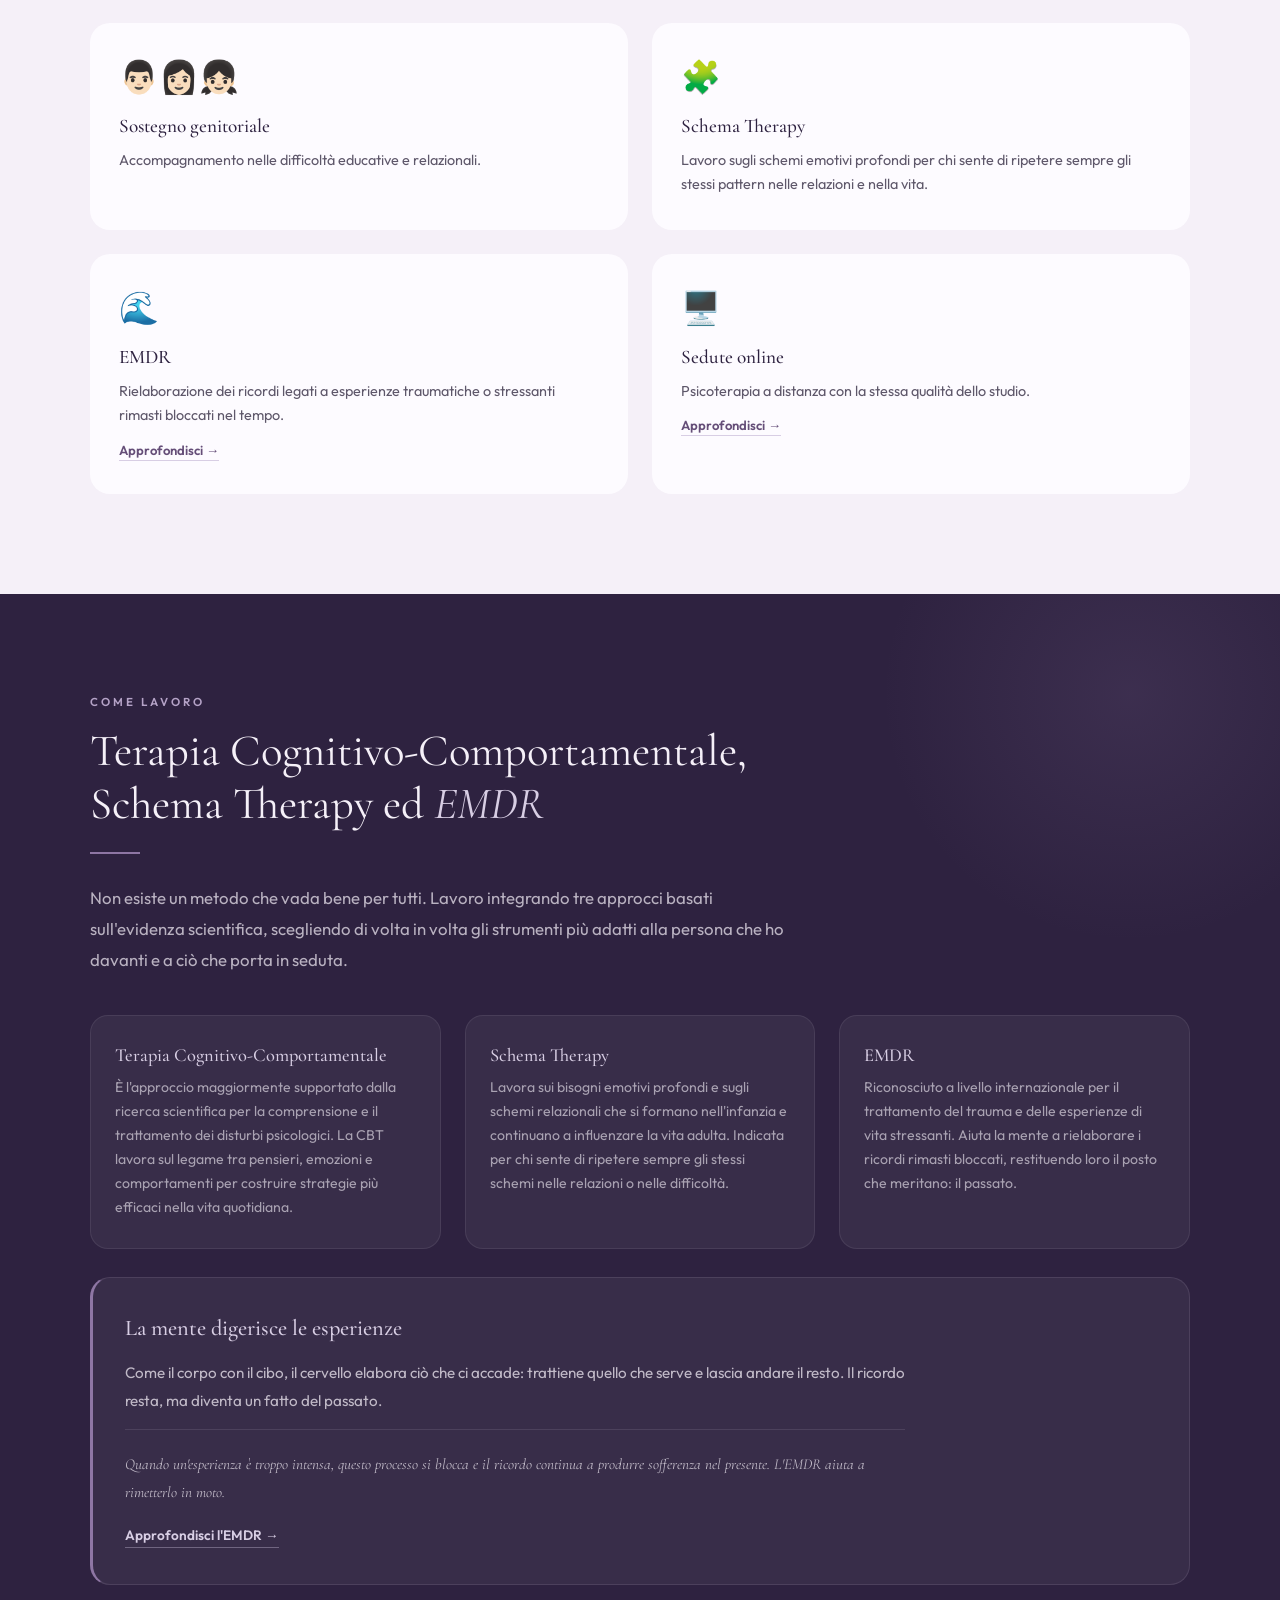
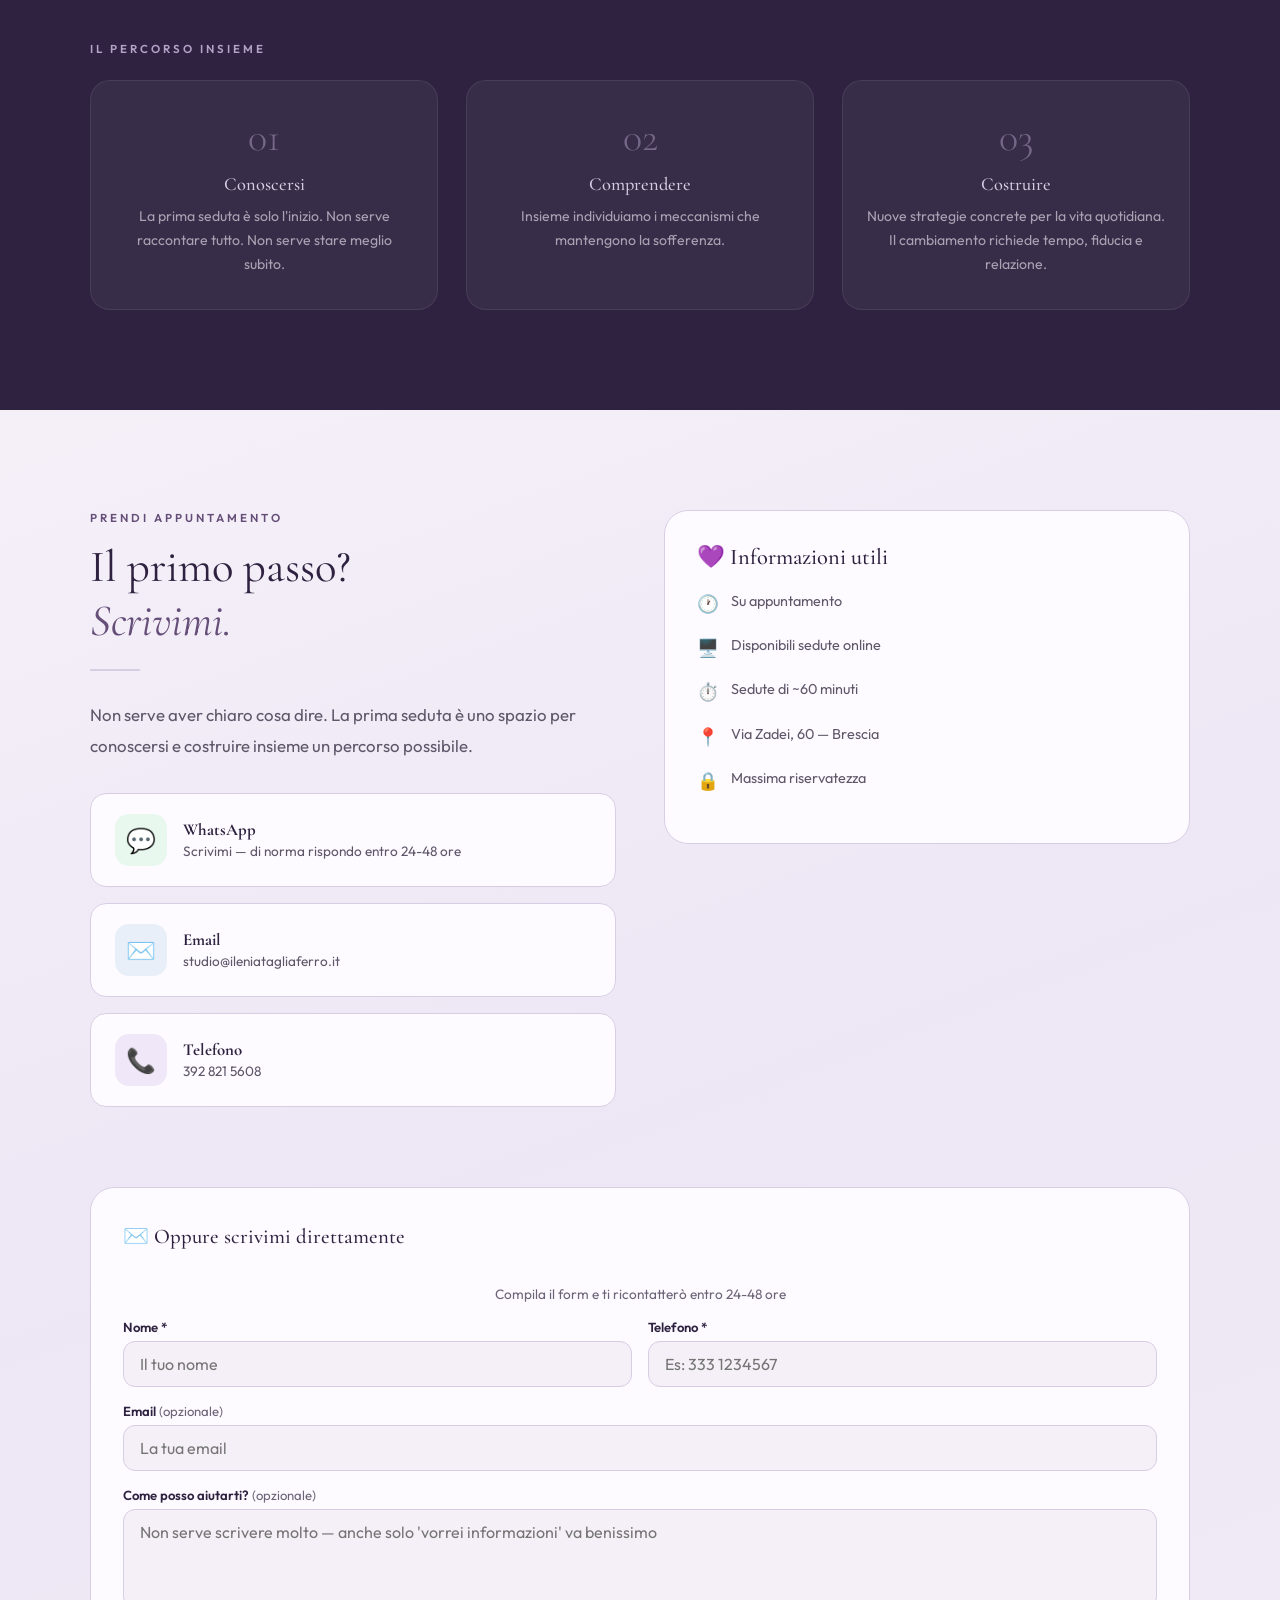
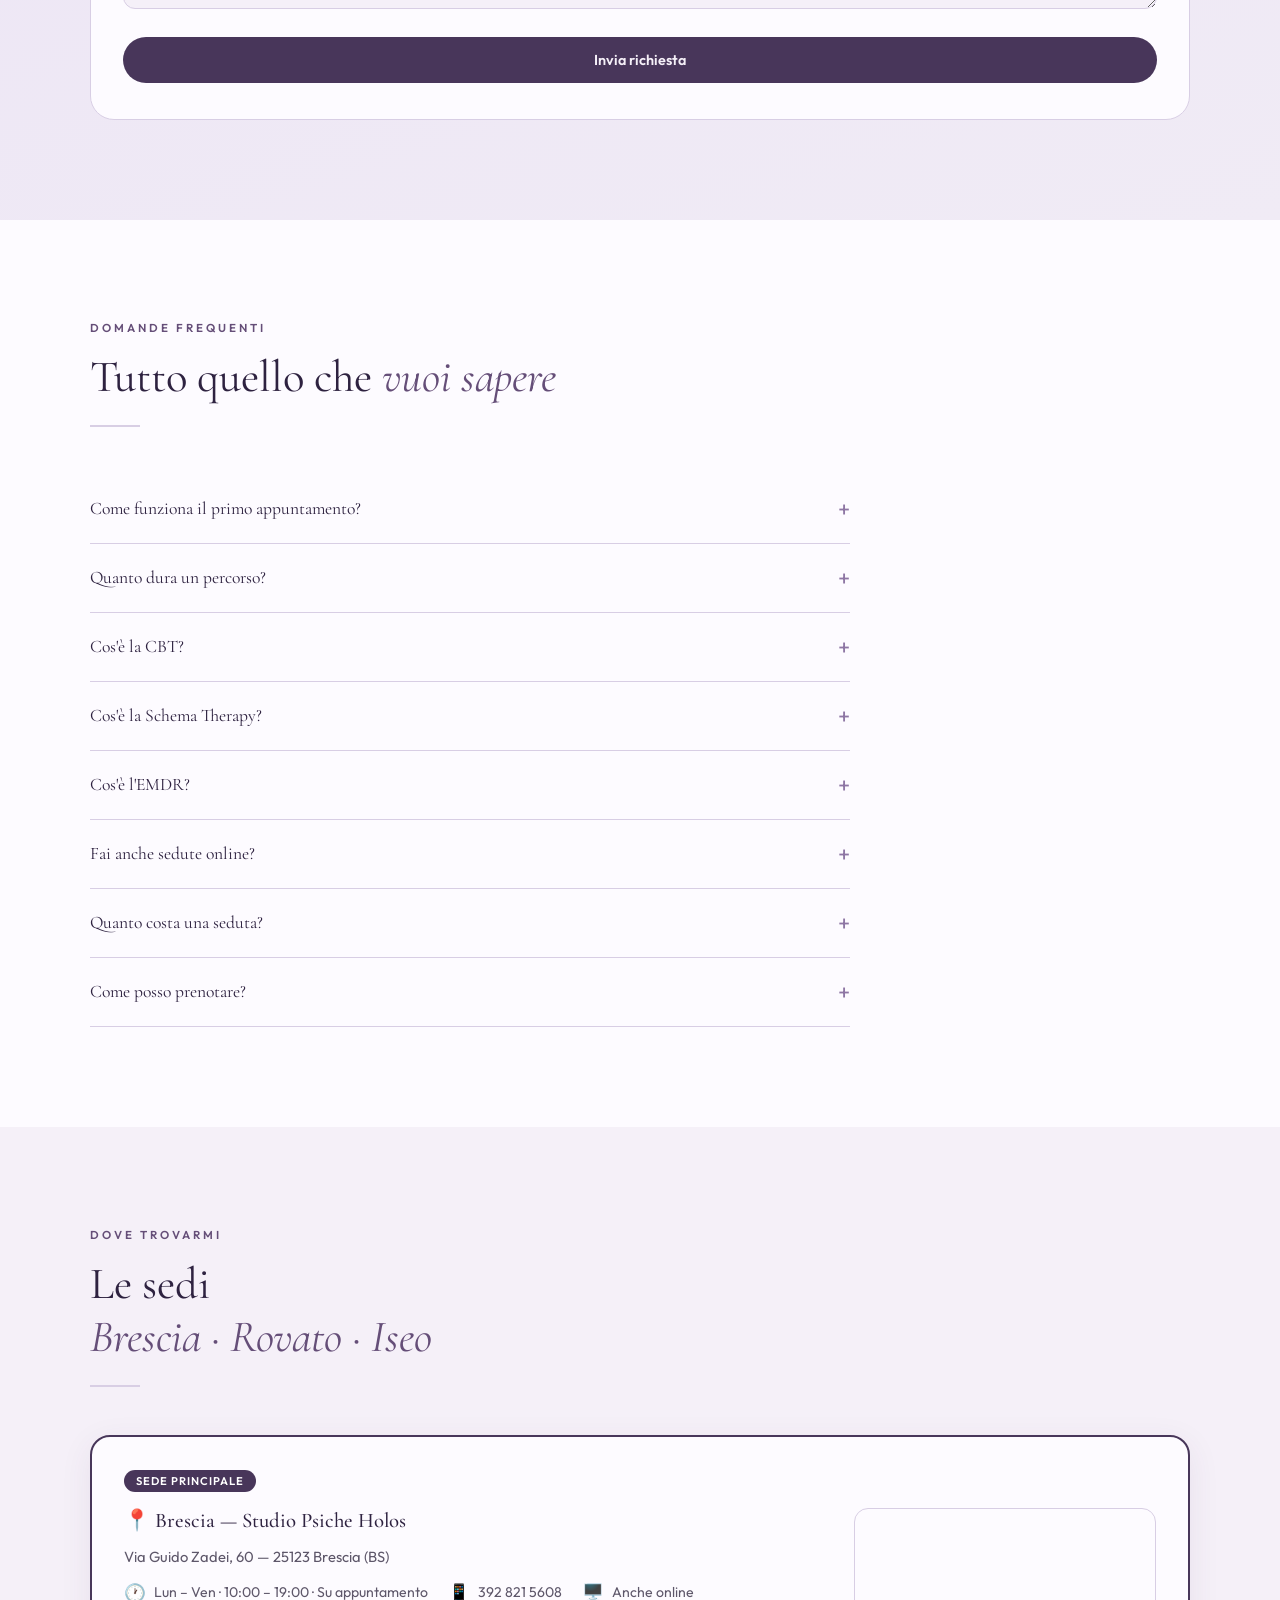
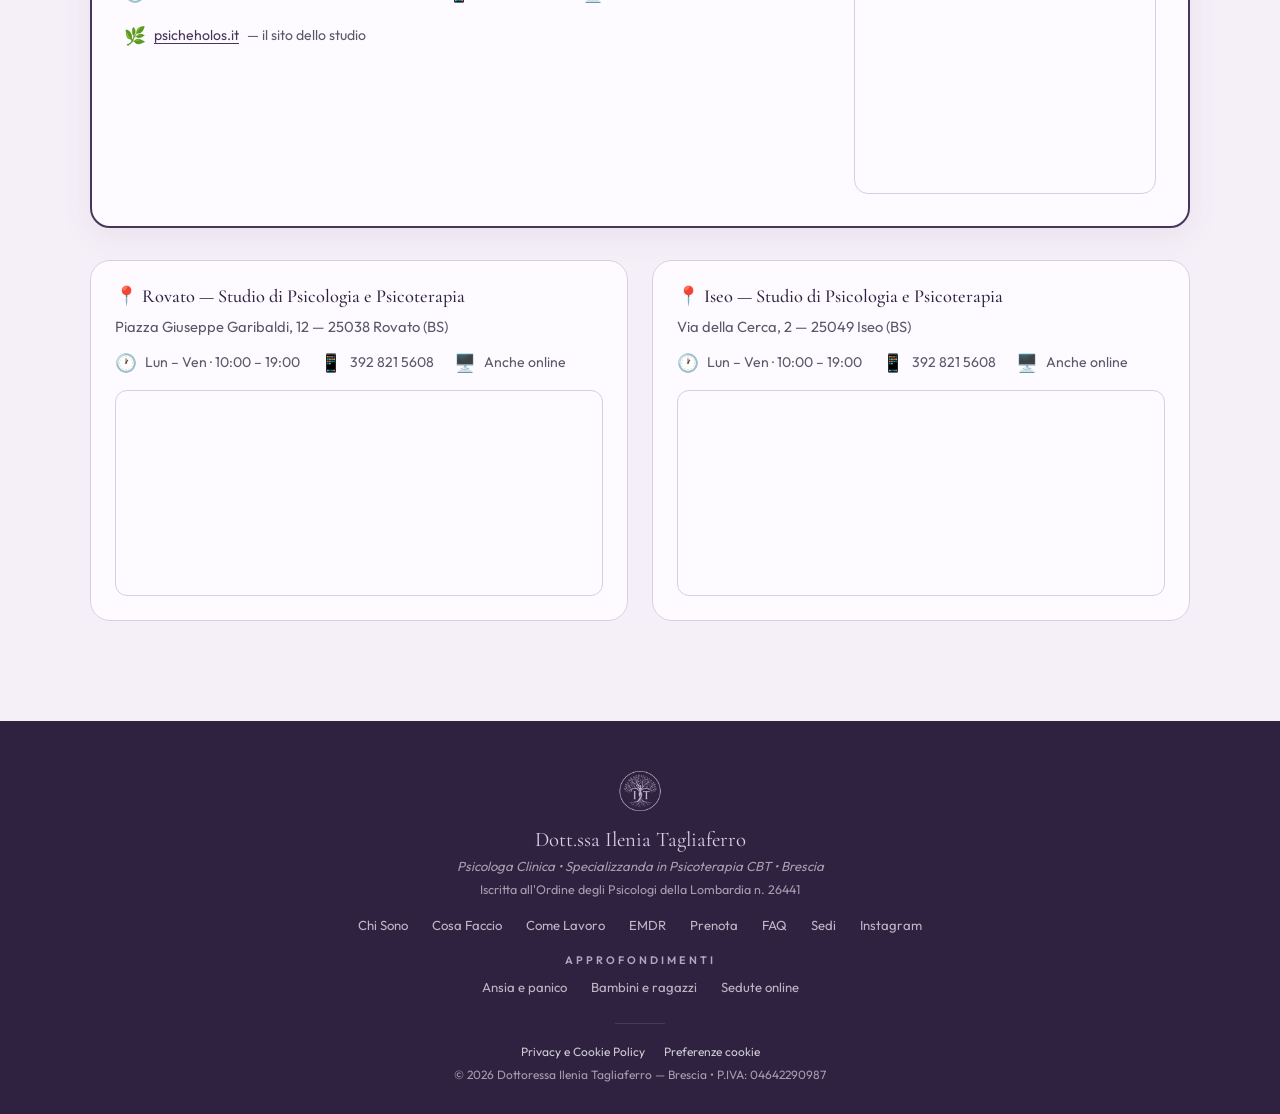
==== commit 011ca09c: "feat: link interni, blocco Leggi anche nelle sottopagine e link nel testo" ====
--- a/index.html
+++ b/index.html
@@ -44,6 +44,8 @@
 
   // Prima del consenso il sito non contatta googletagmanager.com in alcun modo.
   function loadGA(){
+    // GA4 solo sul dominio vero: anteprime (github.io) e prove in locale non vengono contate
+    if (!/(^|\.)ileniatagliaferro\.it$/.test(location.hostname)) return;
     if (window.gaLoaded) return;
     window.gaLoaded = true;
     var s = document.createElement('script');
@@ -64,7 +66,7 @@
   function trackPhone(l) { trackEv('phone_click',{event_category:'contatto',event_label:l}); }
 </script>
 
-<link rel="stylesheet" href="css/style.css?v=20261011">
+<link rel="stylesheet" href="css/style.css?v=20261012">
 
 <!--
   SCHEMA.ORG — Dati strutturati per SEO locale
@@ -520,7 +522,7 @@
     <h2 class="section-title reveal">Tutto quello che <em>vuoi sapere</em></h2>
     <div class="section-line reveal"></div>
     <div class="faq-list">
-      <div class="faq-item reveal"><button type="button" class="faq-q" onclick="toggleFaq(this)" aria-expanded="false">Come funziona il primo appuntamento?</button><div class="faq-a">Il primo colloquio è un momento di conoscenza. Si racconta il motivo per cui si è chiesto aiuto, con i propri tempi. Dura circa 60 minuti. Con i minori, bambini e adolescenti, il primo colloquio è sempre con i genitori.</div></div>
+      <div class="faq-item reveal"><button type="button" class="faq-q" onclick="toggleFaq(this)" aria-expanded="false">Come funziona il primo appuntamento?</button><div class="faq-a">Il primo colloquio è un momento di conoscenza. Si racconta il motivo per cui si è chiesto aiuto, con i propri tempi. Dura circa 60 minuti. Con i minori, <a href="psicologa-bambini-adolescenti.html" style="color:var(--lilla-mid)">bambini e adolescenti</a>, il primo colloquio è sempre con i genitori.</div></div>
       <div class="faq-item reveal"><button type="button" class="faq-q" onclick="toggleFaq(this)" aria-expanded="false">Quanto dura un percorso?</button><div class="faq-a">Non esiste una durata standard. La frequenza delle sedute viene concordata in base alle esigenze individuali, nel rispetto dei tempi di ciascuno.</div></div>
       <div class="faq-item reveal"><button type="button" class="faq-q" onclick="toggleFaq(this)" aria-expanded="false">Cos'è la CBT?</button><div class="faq-a">La Terapia Cognitivo-Comportamentale è un approccio scientificamente validato che lavora sul legame tra pensieri, emozioni e comportamenti per costruire strategie più funzionali.</div></div>
       <div class="faq-item reveal"><button type="button" class="faq-q" onclick="toggleFaq(this)" aria-expanded="false">Cos'è la Schema Therapy?</button><div class="faq-a">La Schema Therapy aiuta a capire perché certi schemi emotivi e relazionali si ripetono nella nostra vita, anche quando vorremmo che le cose andassero diversamente. Lavora sulle radici profonde del disagio: i modelli emotivi sviluppati nel tempo che, senza che ce ne accorgiamo, continuano a guidare le nostre reazioni da adulti. È particolarmente utile per chi fatica nelle relazioni, con l'autostima o si ritrova in situazioni di blocco difficili da spiegare.</div></div>
--- a/css/style.css
+++ b/css/style.css
@@ -269,7 +269,7 @@
   nav.nav-open .hamburger{position:absolute;top:18px;right:20px}
   nav.nav-open .nav-links{display:flex;flex-direction:column;align-items:center;gap:28px;list-style:none}
   nav.nav-open .nav-links a{font-size:1.3rem}
-  .hero{overflow:visible;min-height:auto;padding-top:100px;padding-bottom:60px}
+  .hero{overflow-x:clip;overflow-y:visible;min-height:auto;padding-top:100px;padding-bottom:60px}
   .hero-inner{grid-template-columns:1fr;gap:40px;padding:0}
   .hero-visual{order:-1}
   .hero-card{width:270px;height:320px;border-radius:22px}
@@ -288,7 +288,7 @@
 }
 /* LANDSCAPE MOBILE */
 @media(max-height:500px) and (orientation:landscape){
-  .hero{min-height:auto;padding:80px 20px 40px;overflow:visible}
+  .hero{min-height:auto;padding:80px 20px 40px;overflow-x:clip;overflow-y:visible}
   .hero-inner{grid-template-columns:1fr 1fr;gap:24px}
   .hero-visual{order:0}
   .hero-card{width:160px;height:200px;border-radius:16px}
@@ -388,3 +388,17 @@
 /* ═══ FOOTER — riga "Approfondimenti" (10/10/2026) ═══ */
 .footer-label{font-size:.68rem;letter-spacing:3px;text-transform:uppercase;font-weight:600;color:var(--lilla-pale);margin:-4px 0 12px}
 .footer-links-sub{margin-bottom:28px}
+
+/* ═══ SOTTOPAGINE — blocco "Leggi anche" (link interni, 12/10/2026) ═══ */
+.related{max-width:1000px;margin-top:64px;padding-top:48px;border-top:1px solid var(--lavanda)}
+.emdr-body .related h2{margin:0 0 24px}
+.related-grid{display:grid;grid-template-columns:repeat(3,1fr);gap:16px}
+.related-card{display:flex;align-items:flex-start;gap:14px;background:var(--blush);border:1px solid var(--lavanda);border-radius:16px;padding:20px 20px 22px;text-decoration:none;color:var(--text);transition:transform .3s,box-shadow .3s,border-color .3s}
+.related-card:hover{transform:translateY(-3px);box-shadow:0 10px 28px rgba(72,54,90,.08);border-color:var(--lilla-pale)}
+.related-icon{font-size:1.5rem;line-height:1;flex-shrink:0;margin-top:2px}
+.related-text{display:flex;flex-direction:column;gap:6px;flex:1}
+.related-title{font-family:var(--serif);font-size:1.15rem;font-weight:500;color:var(--lilla-dark);line-height:1.25}
+.related-desc{font-size:.86rem;line-height:1.6;color:var(--text-light)}
+.related-arrow{color:var(--lilla-mid);font-weight:600;margin-top:2px;transition:transform .3s}
+.related-card:hover .related-arrow{transform:translateX(3px)}
+@media(max-width:900px){.related-grid{grid-template-columns:1fr;gap:12px}.related{margin-top:48px;padding-top:36px}.related-card{padding:16px 16px 18px}}
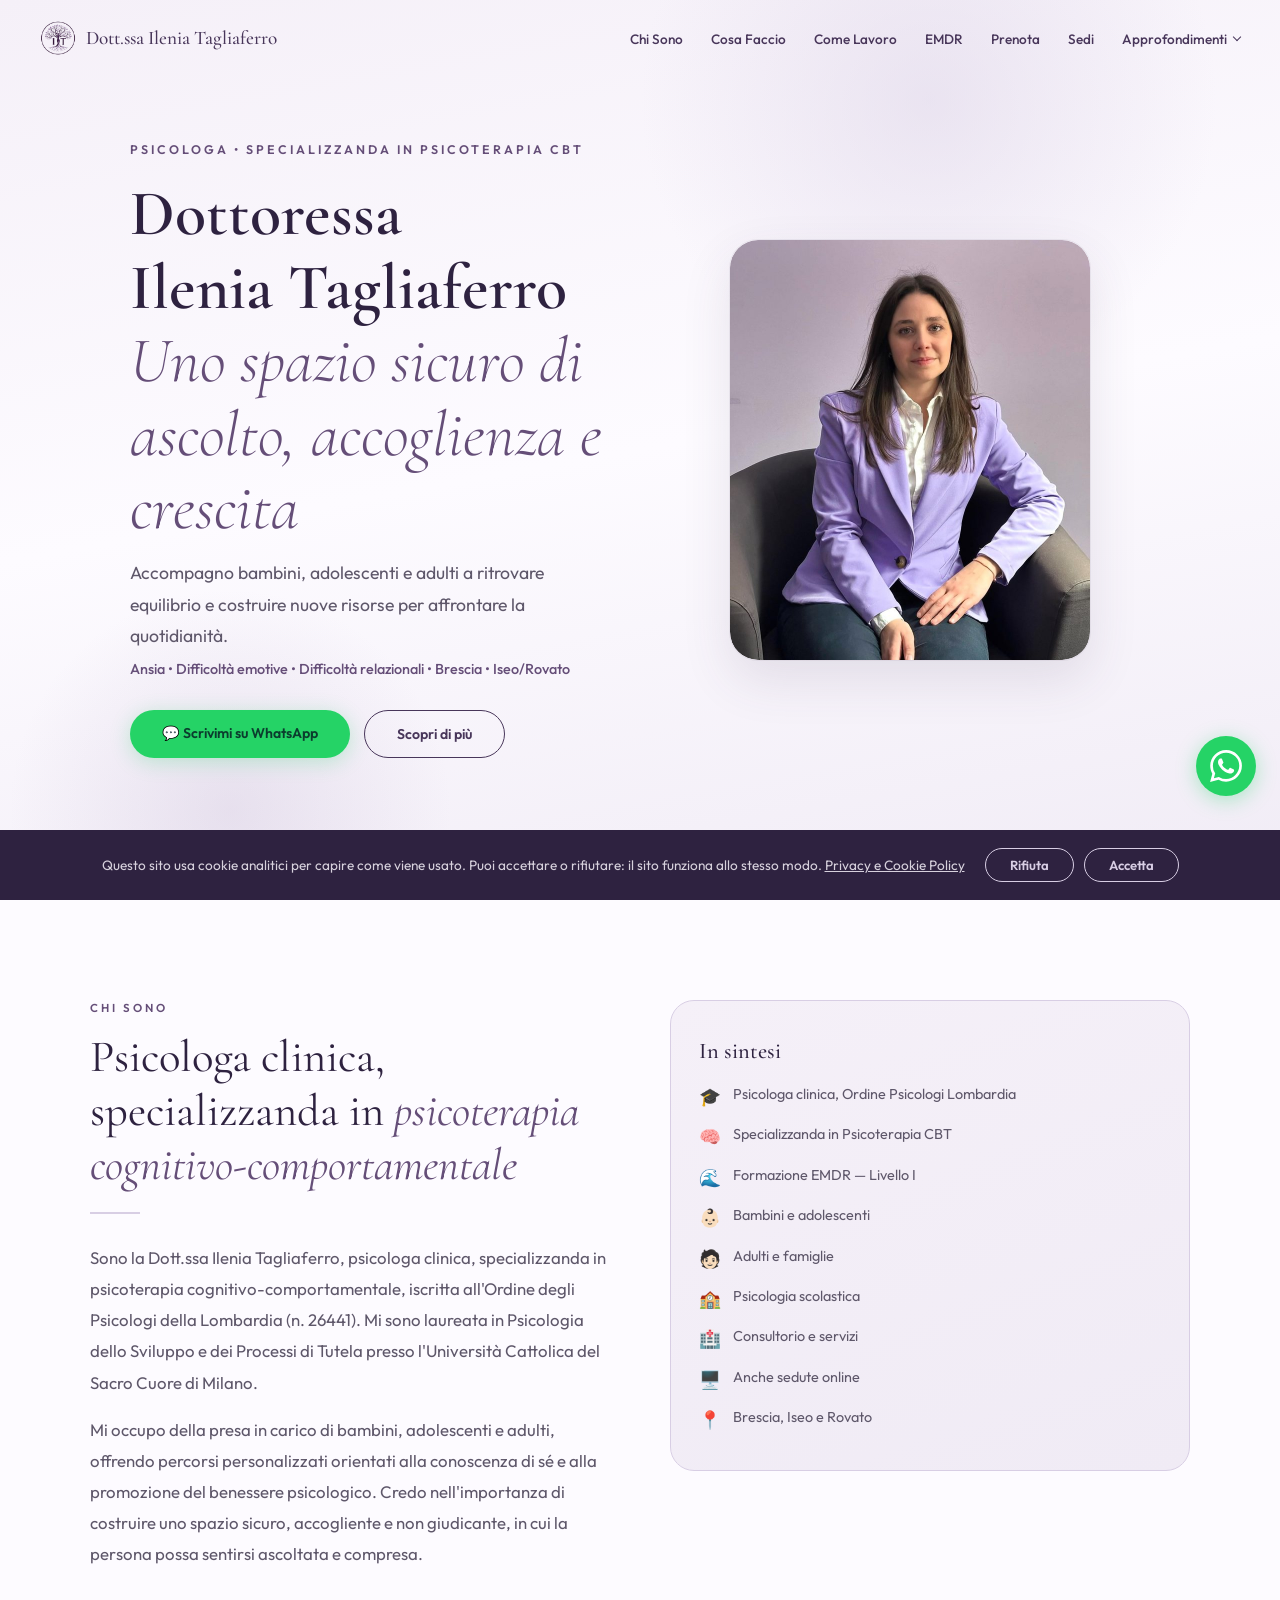
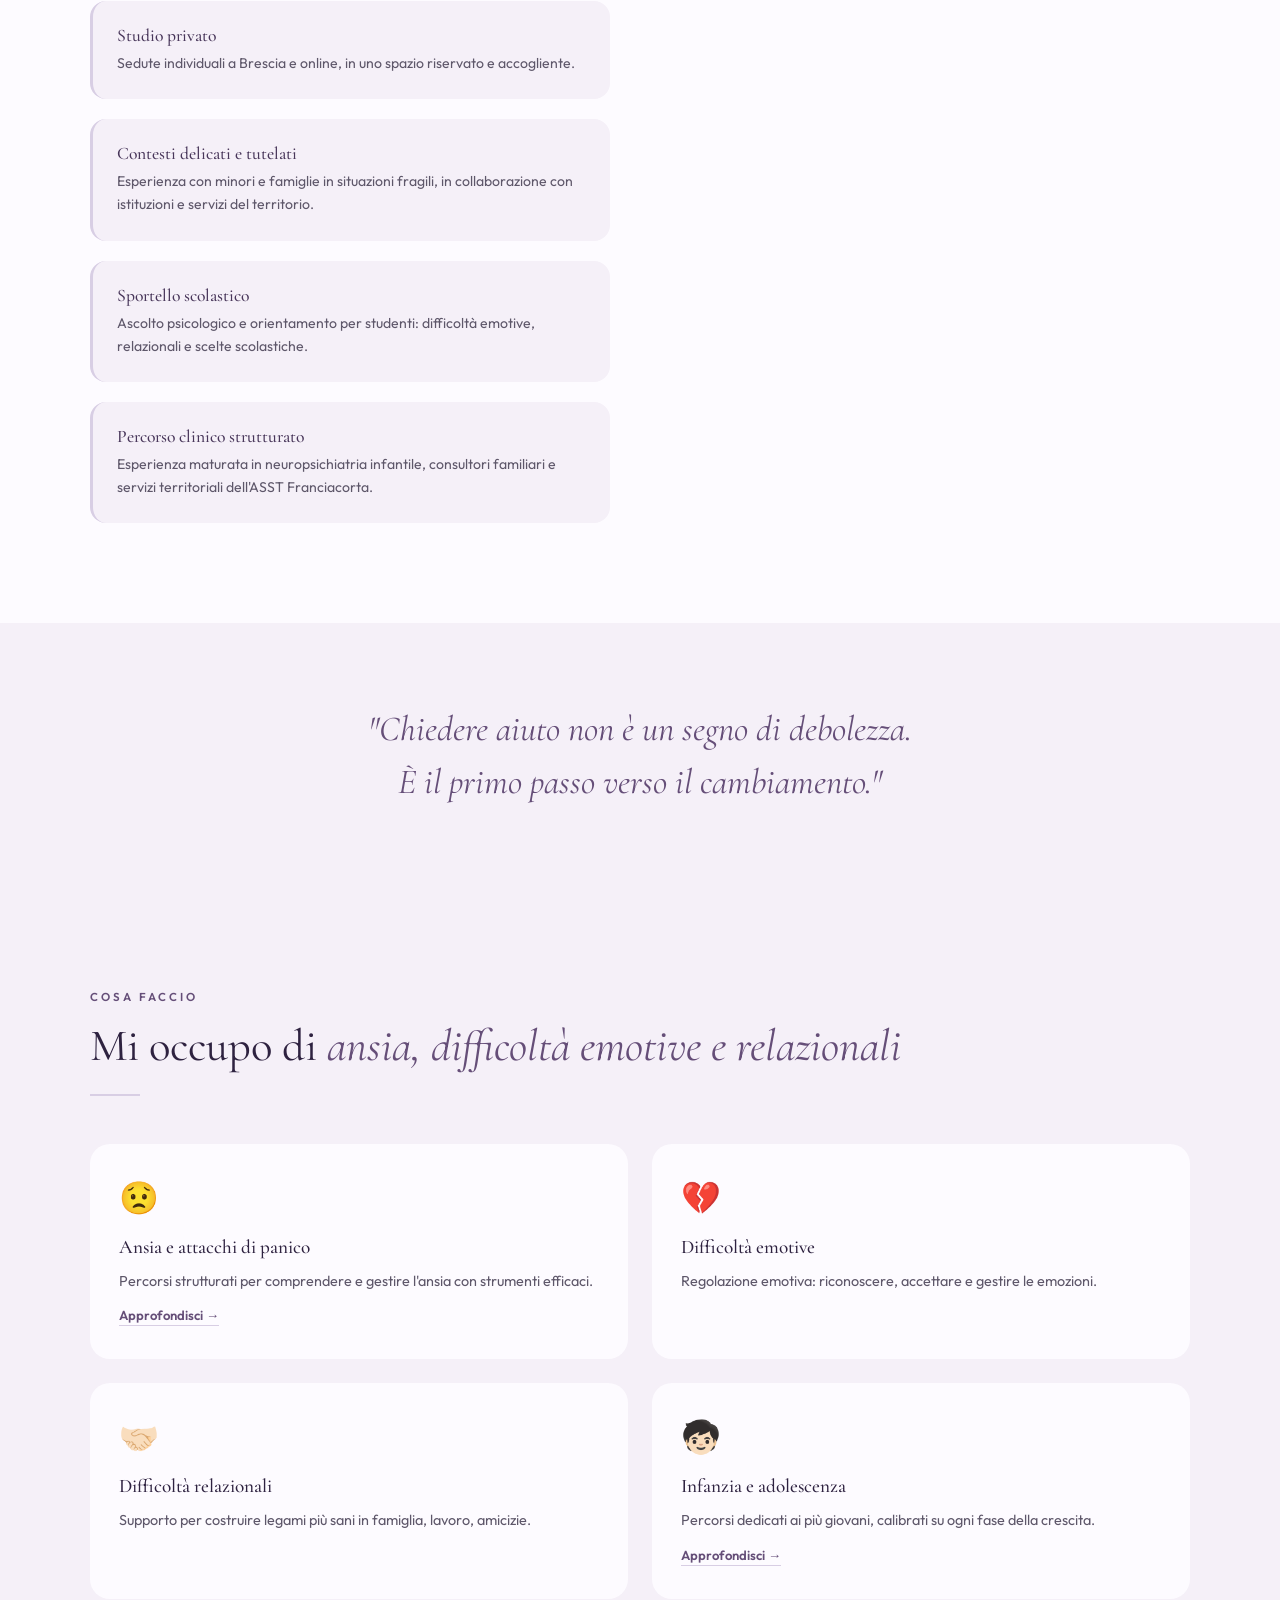
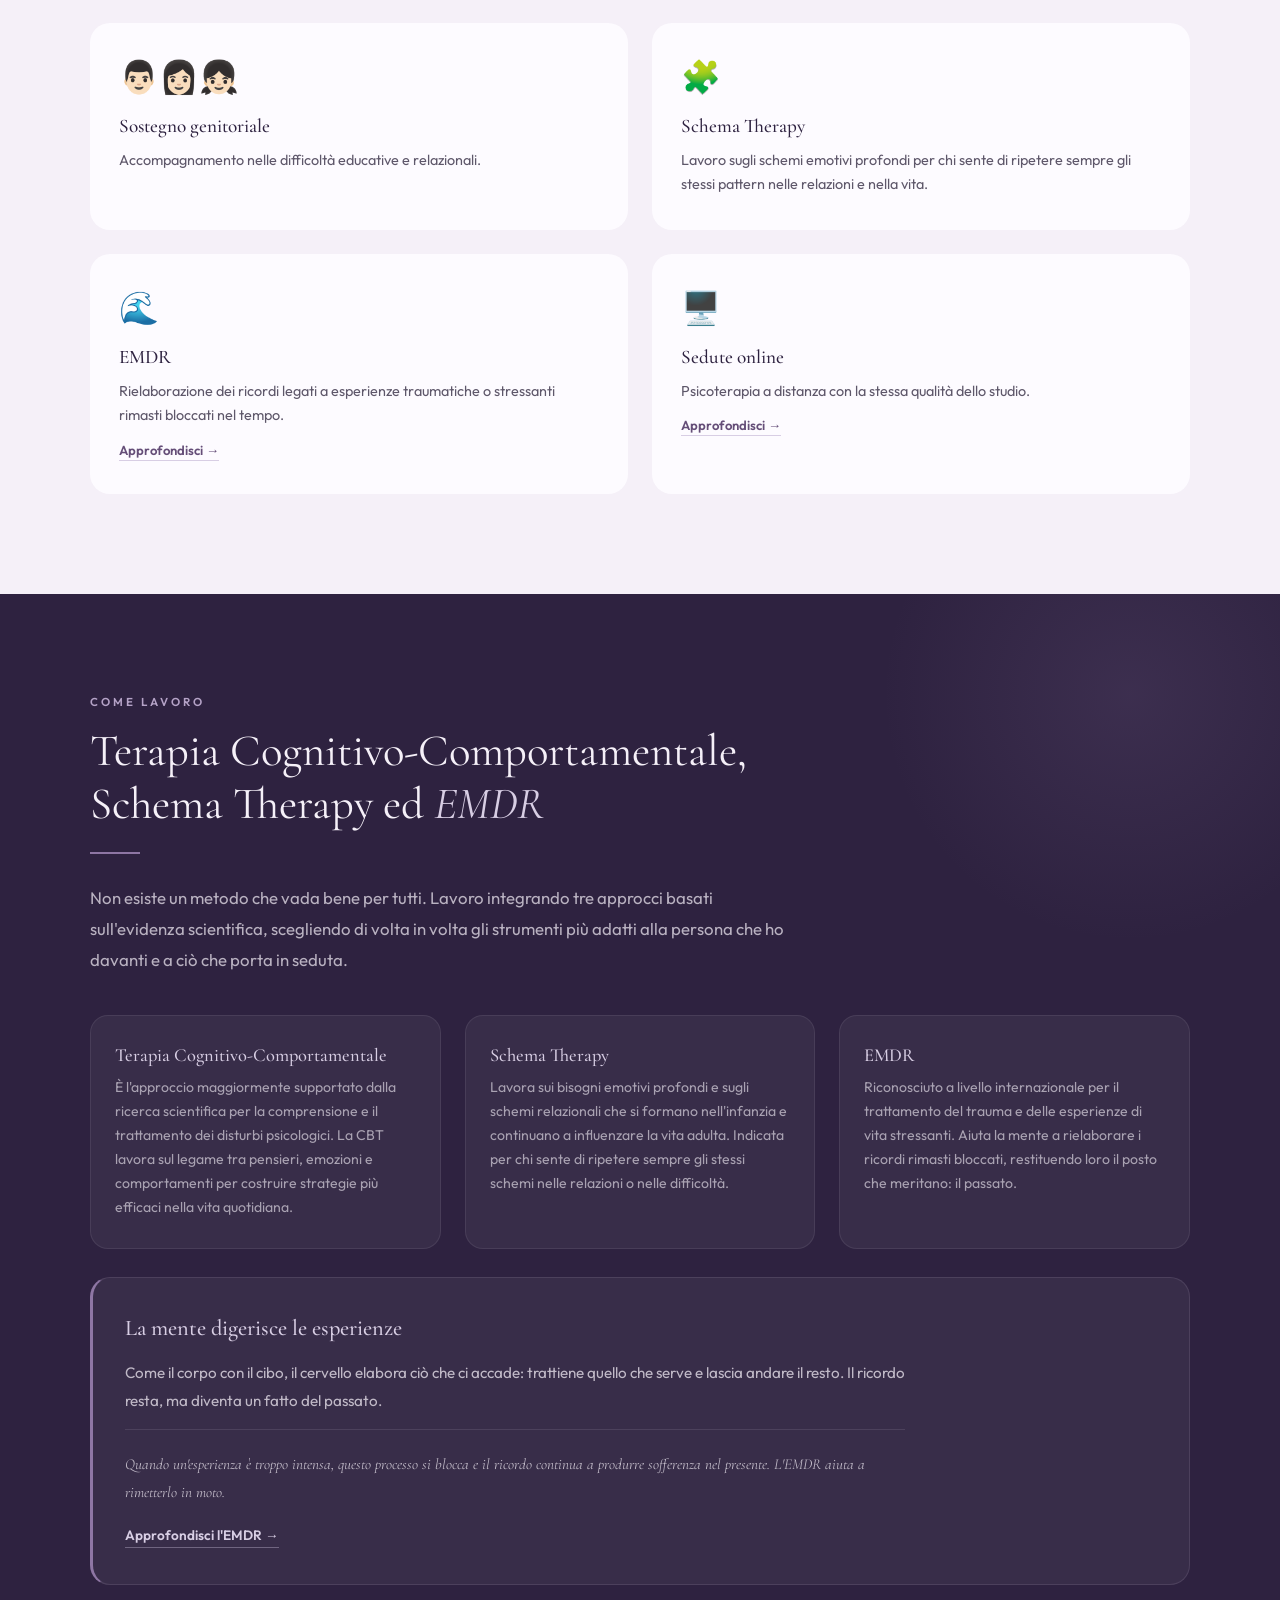
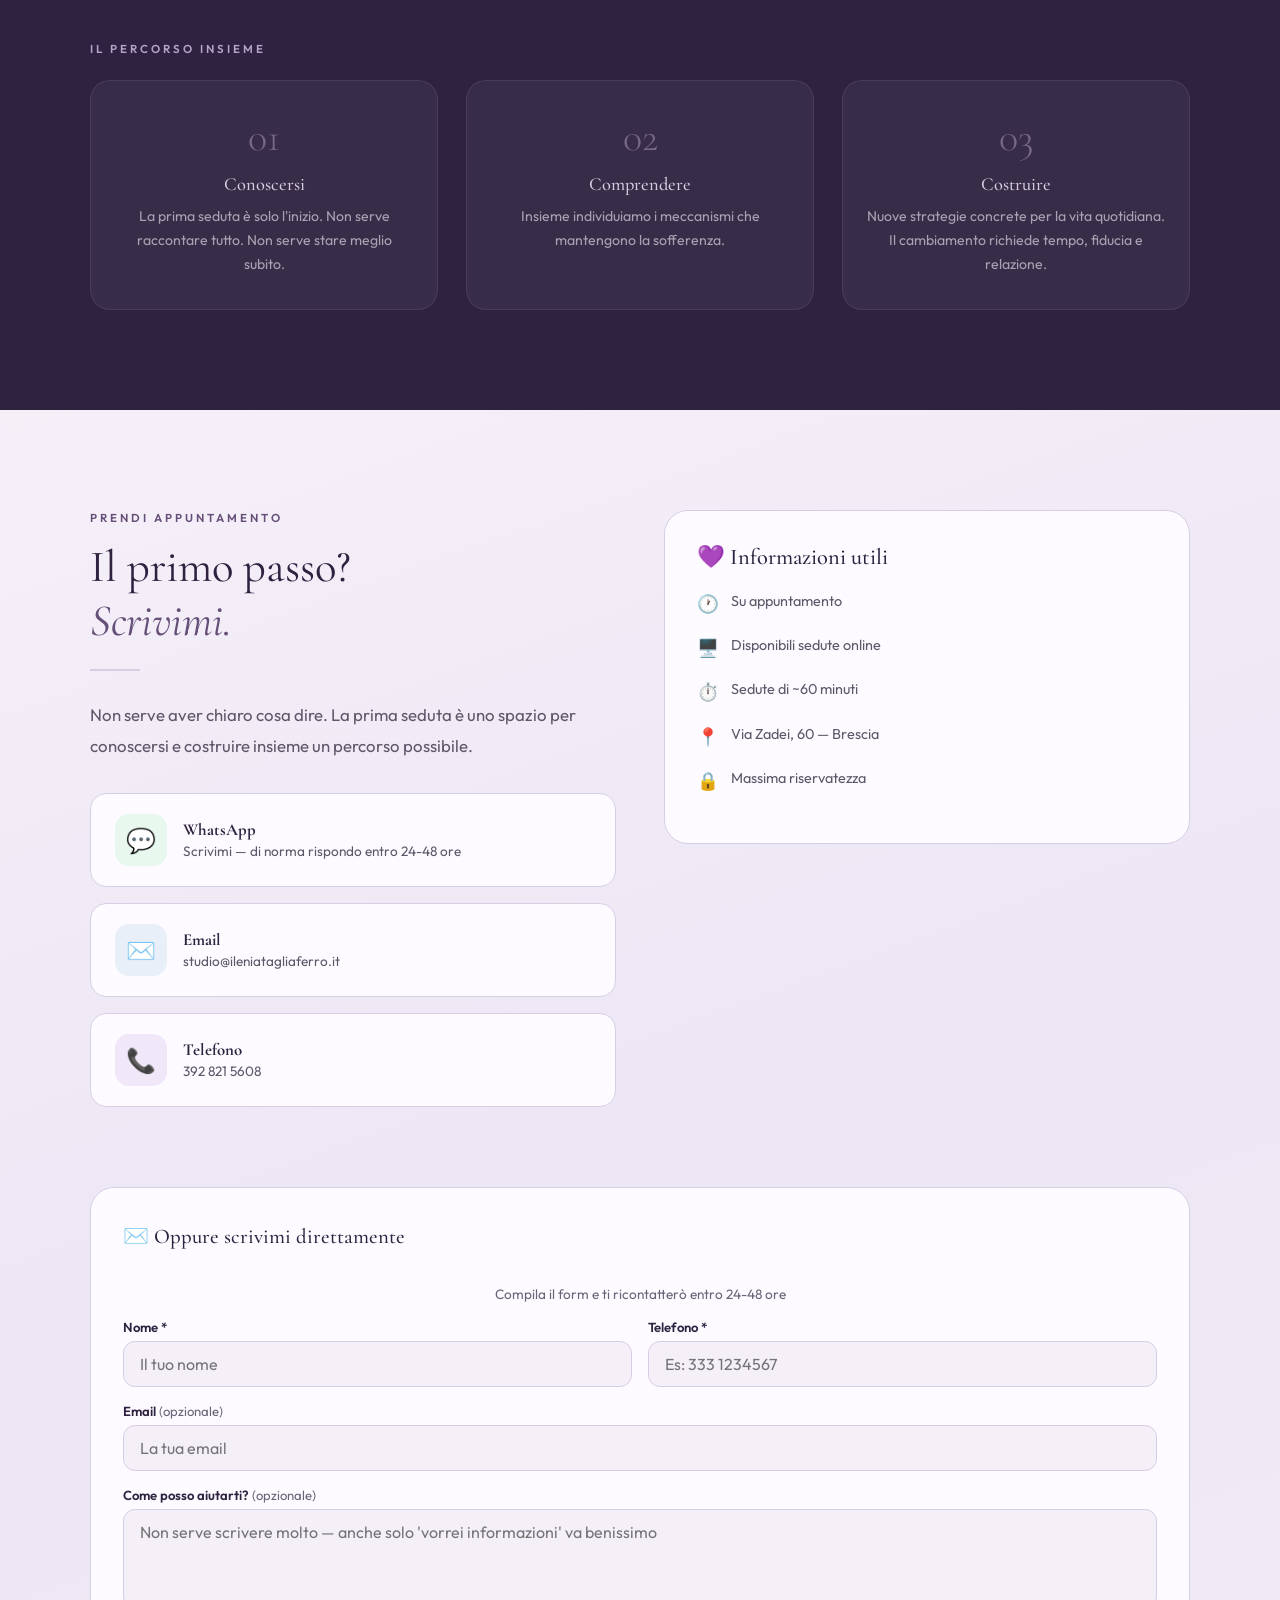
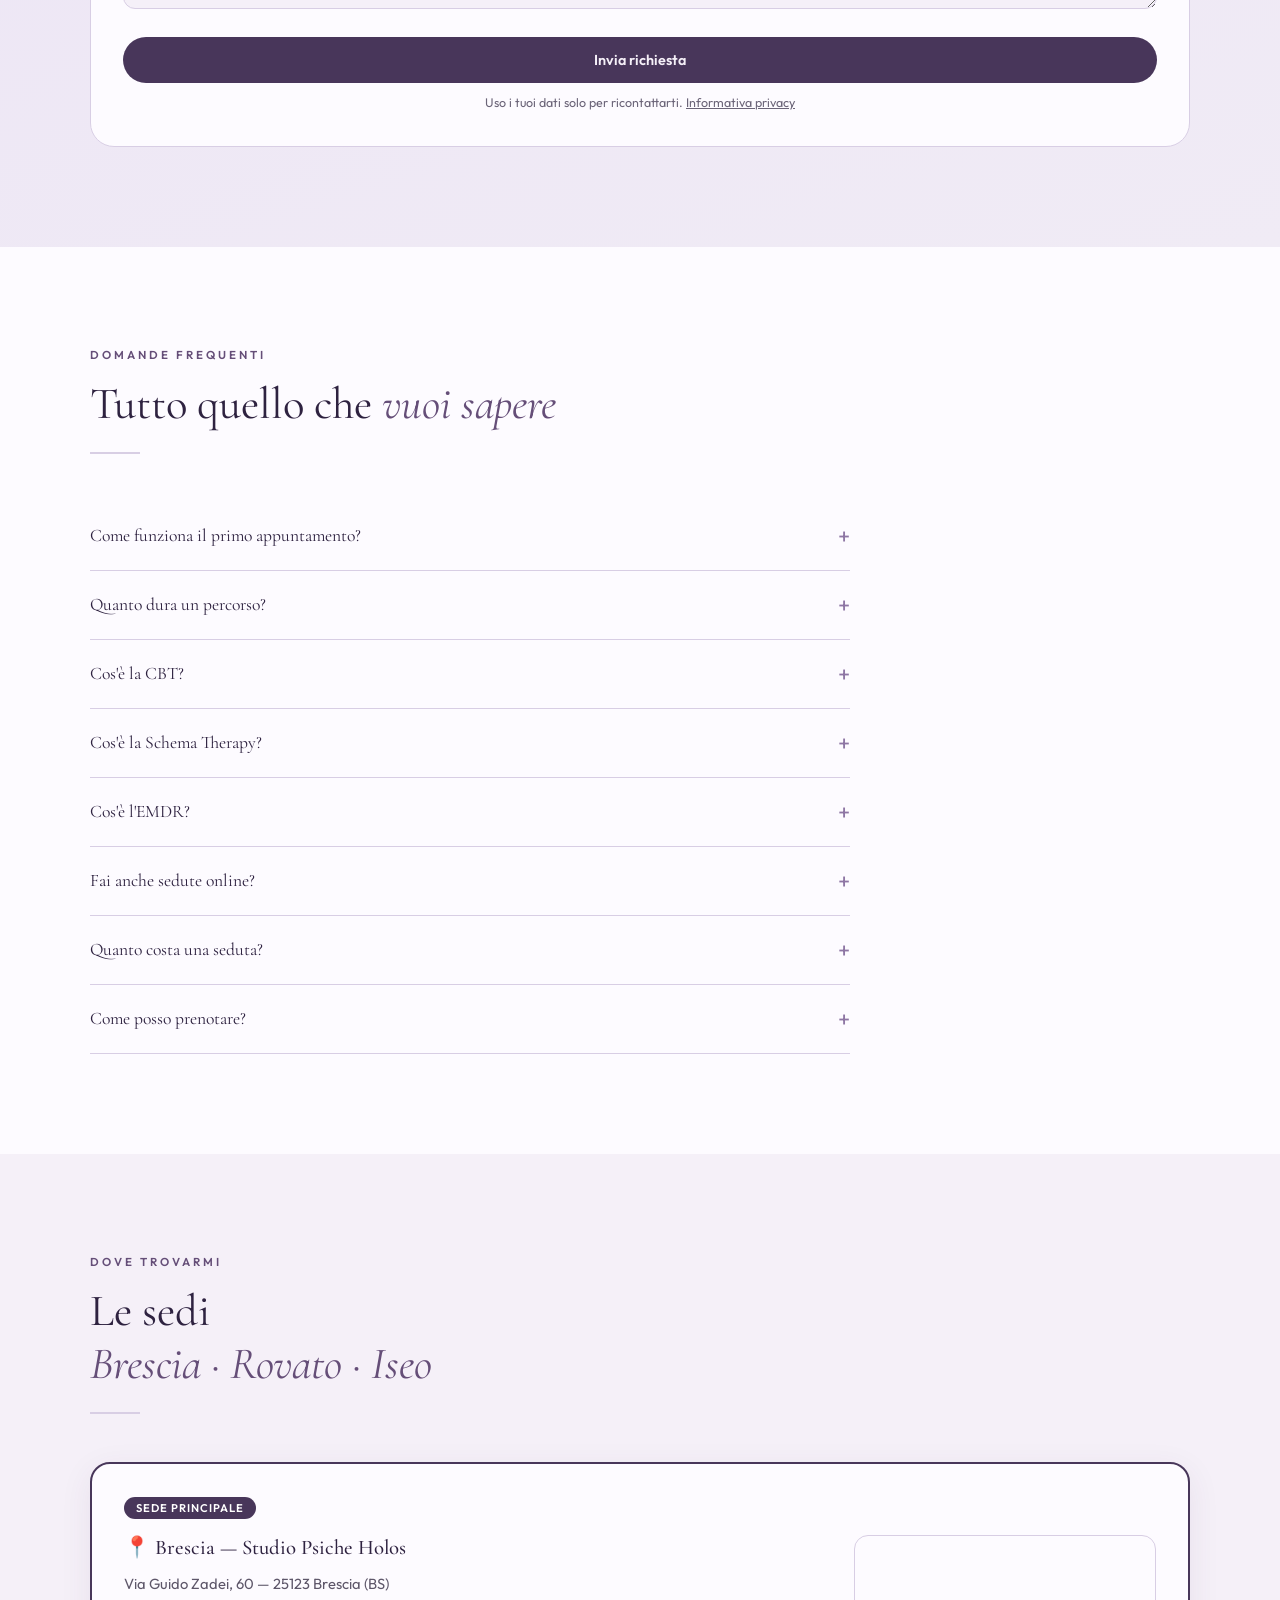
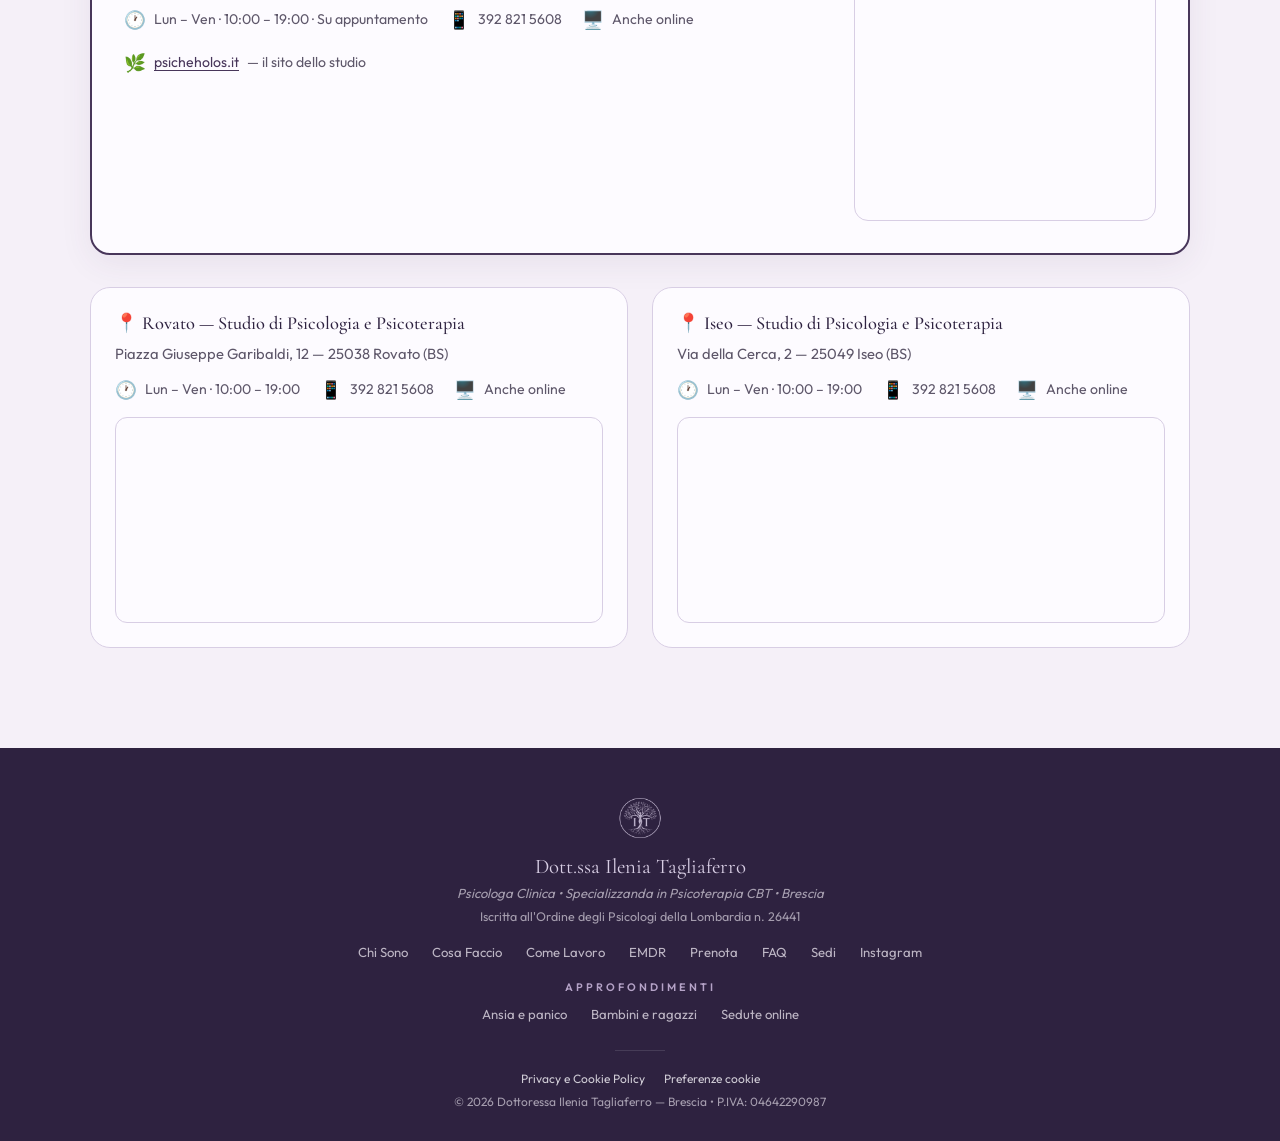
==== commit db89ebfa: "feat: og:image per pagina e twitter:card, privacy con domicilio, conferimento e dati di salute, riga" ====
--- a/index.html
+++ b/index.html
@@ -16,13 +16,15 @@
 <!-- OPEN GRAPH (Social / WhatsApp preview) -->
 <meta property="og:title" content="Psicologa Clinica a Brescia | Dott.ssa Ilenia Tagliaferro">
 <meta property="og:description" content="Psicologa clinica a Brescia, Iseo e Rovato, specializzanda in psicoterapia cognitivo-comportamentale (CBT). Percorsi per ansia, difficoltà emotive e relazionali. Prenota su WhatsApp.">
-<meta property="og:image" content="https://ileniatagliaferro.it/images/og-image.png">
+<meta property="og:image" content="https://ileniatagliaferro.it/images/og-home.jpg">
 <meta property="og:image:alt" content="Dott.ssa Ilenia Tagliaferro, psicologa clinica a Brescia">
 <meta property="og:image:width" content="1200">
 <meta property="og:image:height" content="630">
 <meta property="og:type" content="website">
 <meta property="og:url" content="https://ileniatagliaferro.it/">
 <meta property="og:locale" content="it_IT">
+<meta property="og:site_name" content="Dott.ssa Ilenia Tagliaferro">
+<meta name="twitter:card" content="summary_large_image">
 
 <meta name="theme-color" content="#FDFBFF">
 <meta name="referrer" content="strict-origin-when-cross-origin">
@@ -66,7 +68,7 @@
   function trackPhone(l) { trackEv('phone_click',{event_category:'contatto',event_label:l}); }
 </script>
 
-<link rel="stylesheet" href="css/style.css?v=20261012">
+<link rel="stylesheet" href="css/style.css?v=20261013">
 
 <!--
   SCHEMA.ORG — Dati strutturati per SEO locale
@@ -506,6 +508,7 @@
             <textarea id="f-msg" name="message" placeholder="Non serve scrivere molto — anche solo 'vorrei informazioni' va benissimo"></textarea>
           </div>
           <button type="submit" class="form-submit">Invia richiesta</button>
+          <p class="form-privacy">Uso i tuoi dati solo per ricontattarti. <a href="privacy.html">Informativa privacy</a></p>
         </form>
         <div class="form-error" id="formError" role="alert"></div>
         <div class="form-success" id="formSuccess" role="status" aria-live="polite">💜 Messaggio inviato! Ti ricontatterò presto.</div>
--- a/css/style.css
+++ b/css/style.css
@@ -182,6 +182,8 @@
 .form-submit:hover{background:var(--lilla-dark);transform:translateY(-2px);box-shadow:0 8px 28px rgba(72,54,90,.25)}
 .form-success{display:none;text-align:center;padding:24px;color:var(--lilla-mid);font-weight:600;font-size:1.1rem}
 .form-or{text-align:center;padding:16px 0;color:var(--text-muted);font-size:.85rem}
+.form-privacy{text-align:center;margin-top:12px;font-size:.78rem;color:var(--text-muted)}
+.form-privacy a{color:inherit;text-decoration:underline}
 
 /* HERO PHOTO */
 /* hero photo: see .hero-card-photo above */
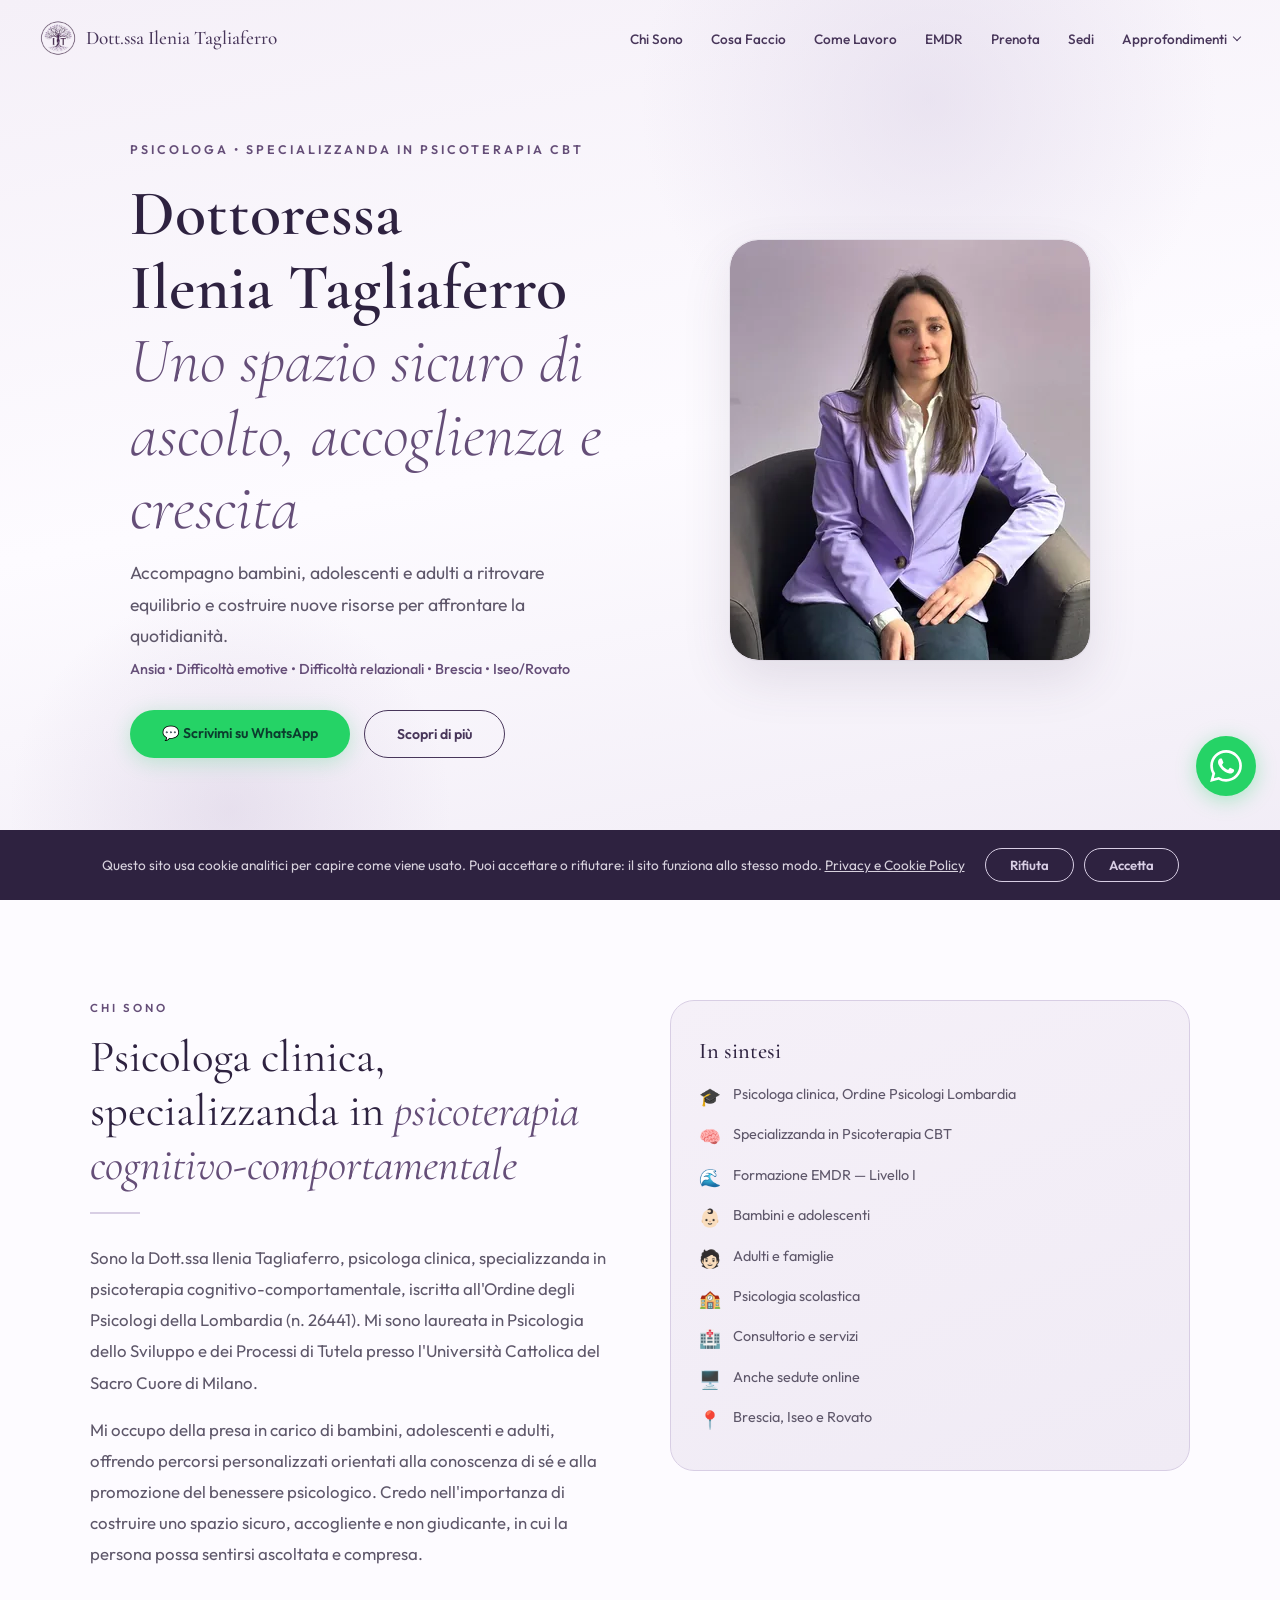
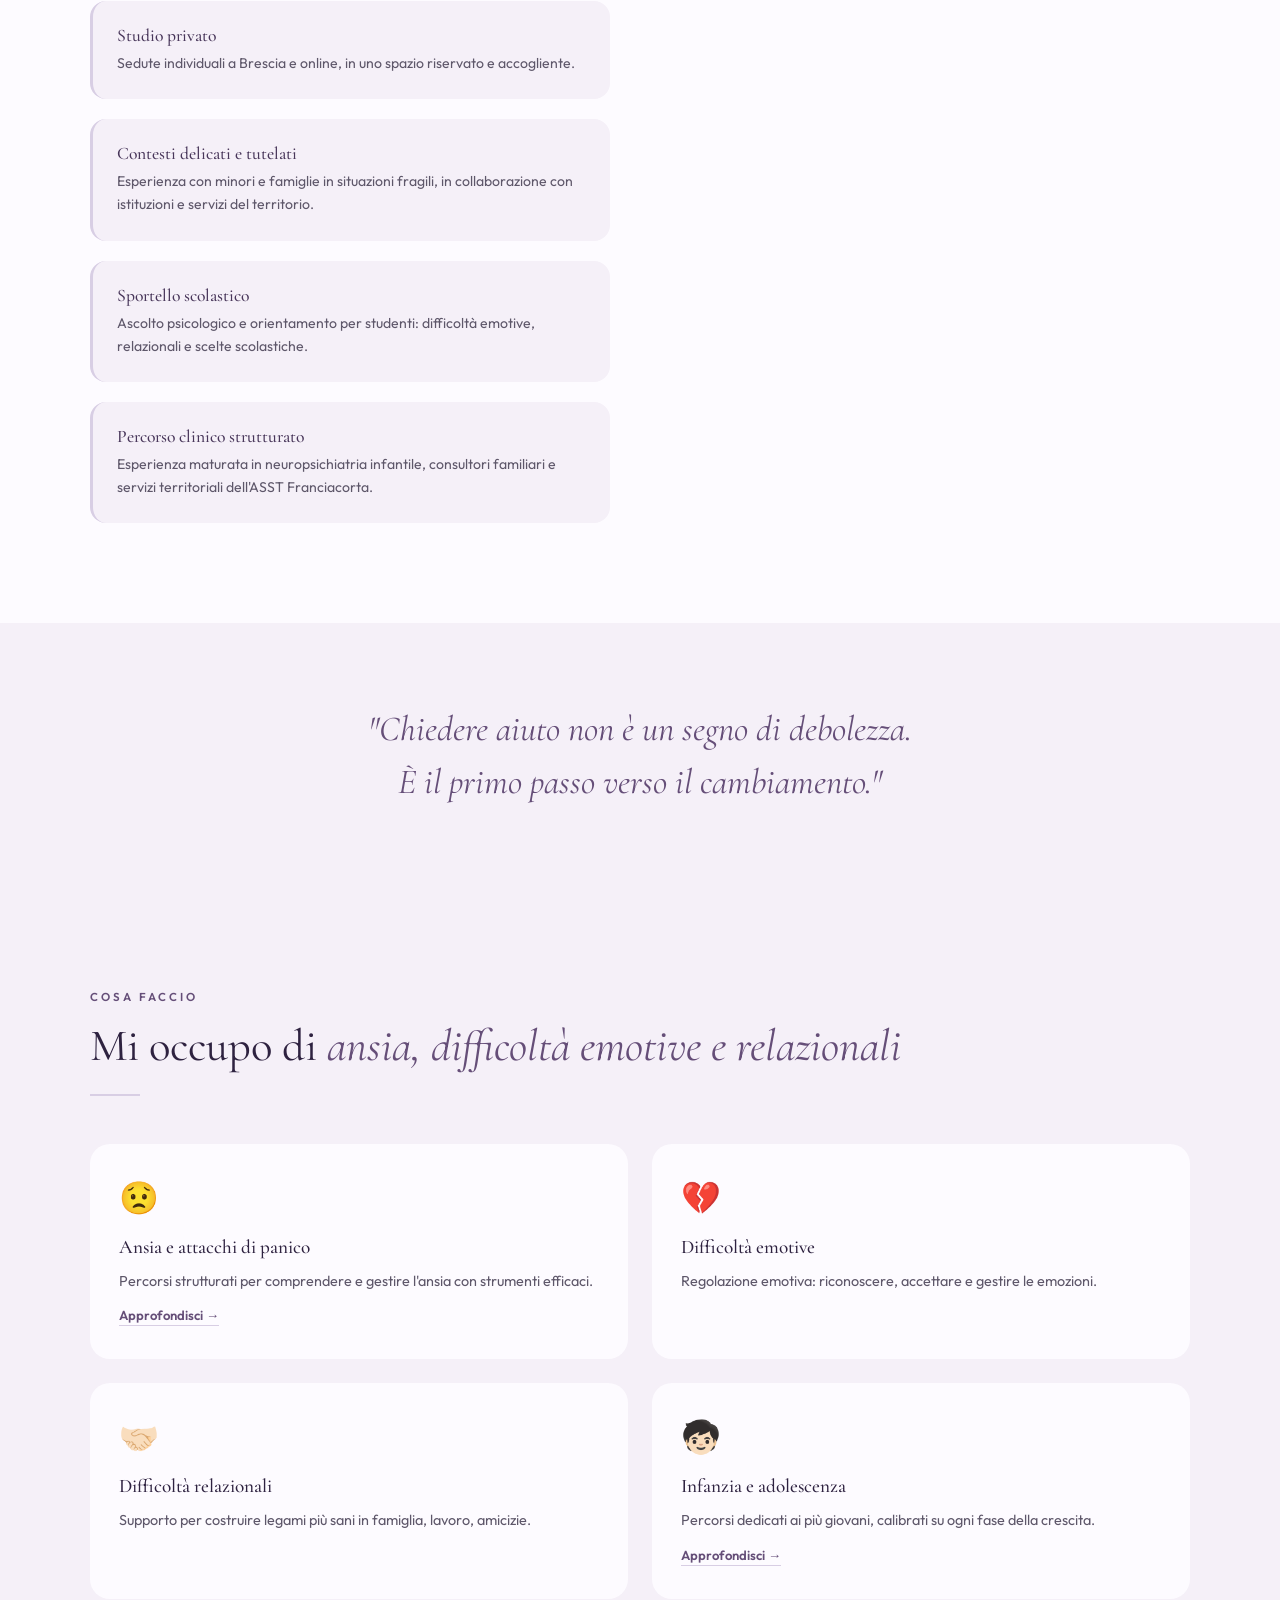
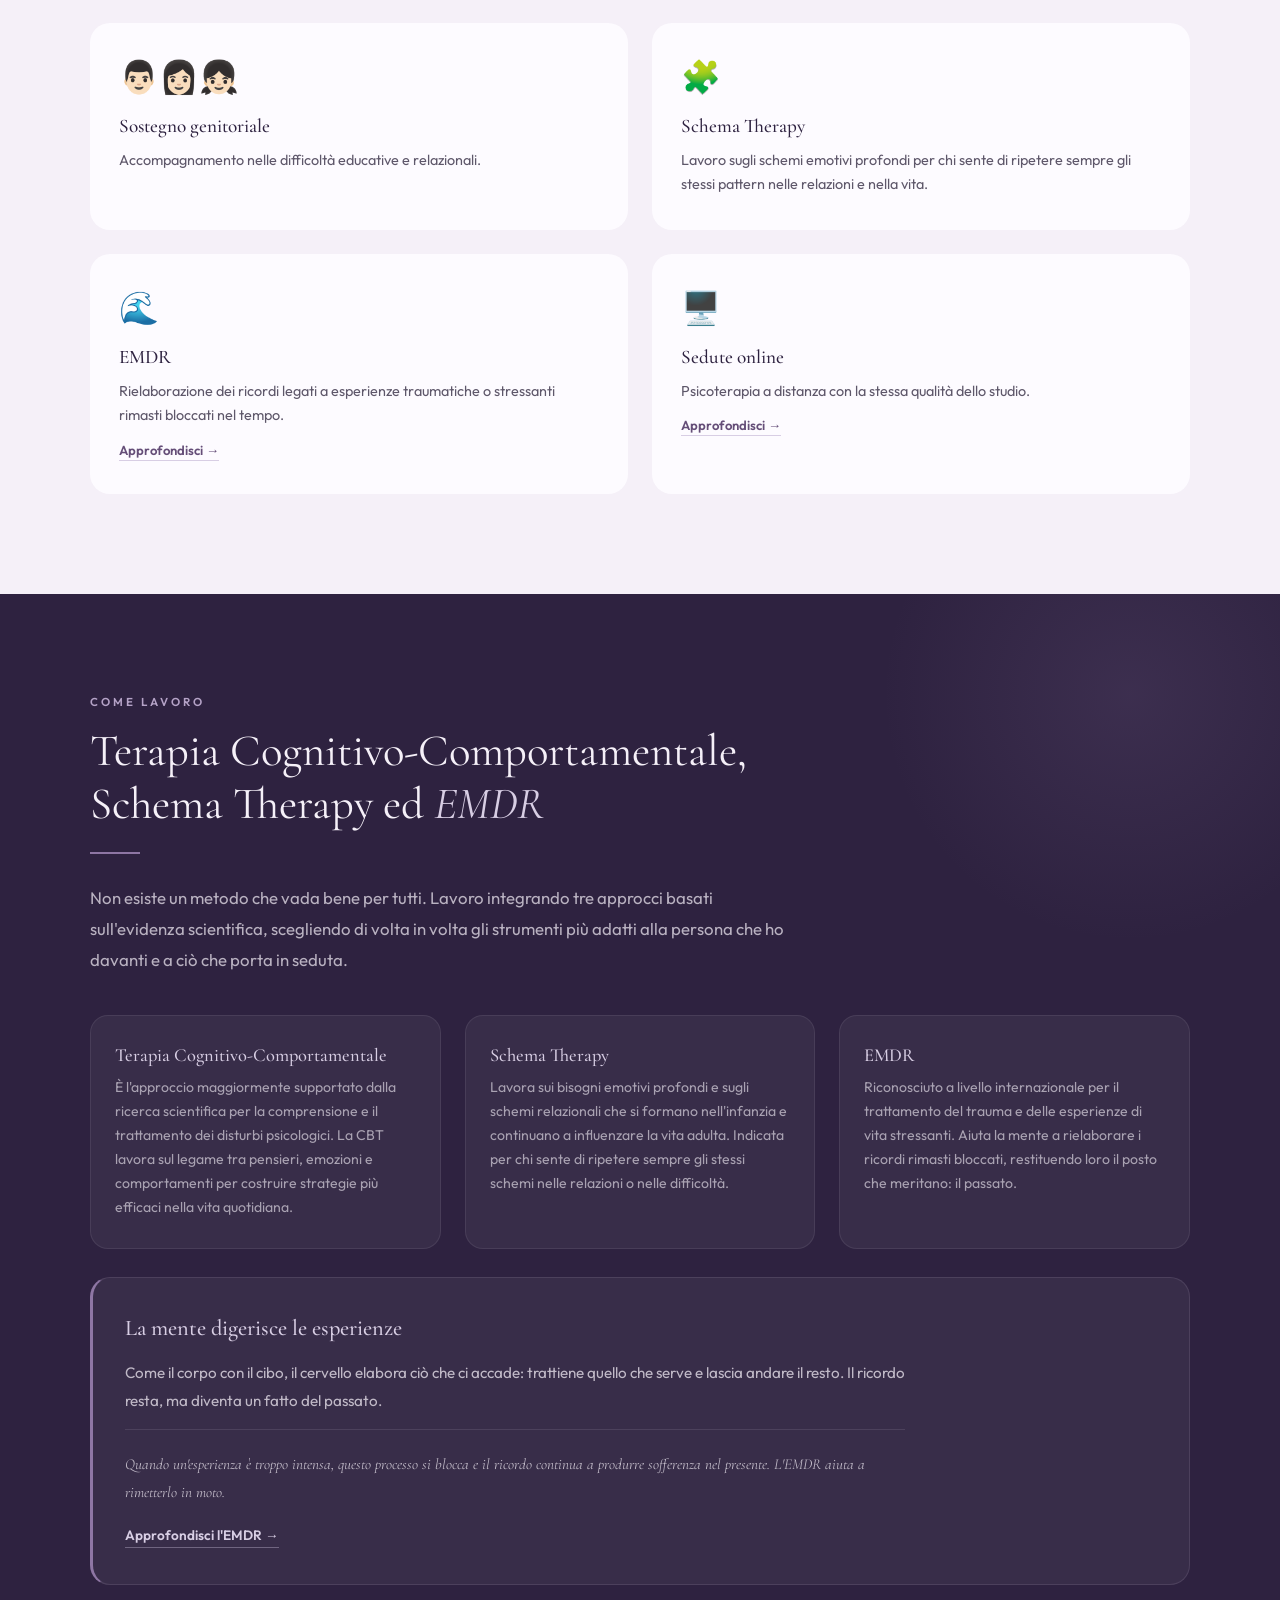
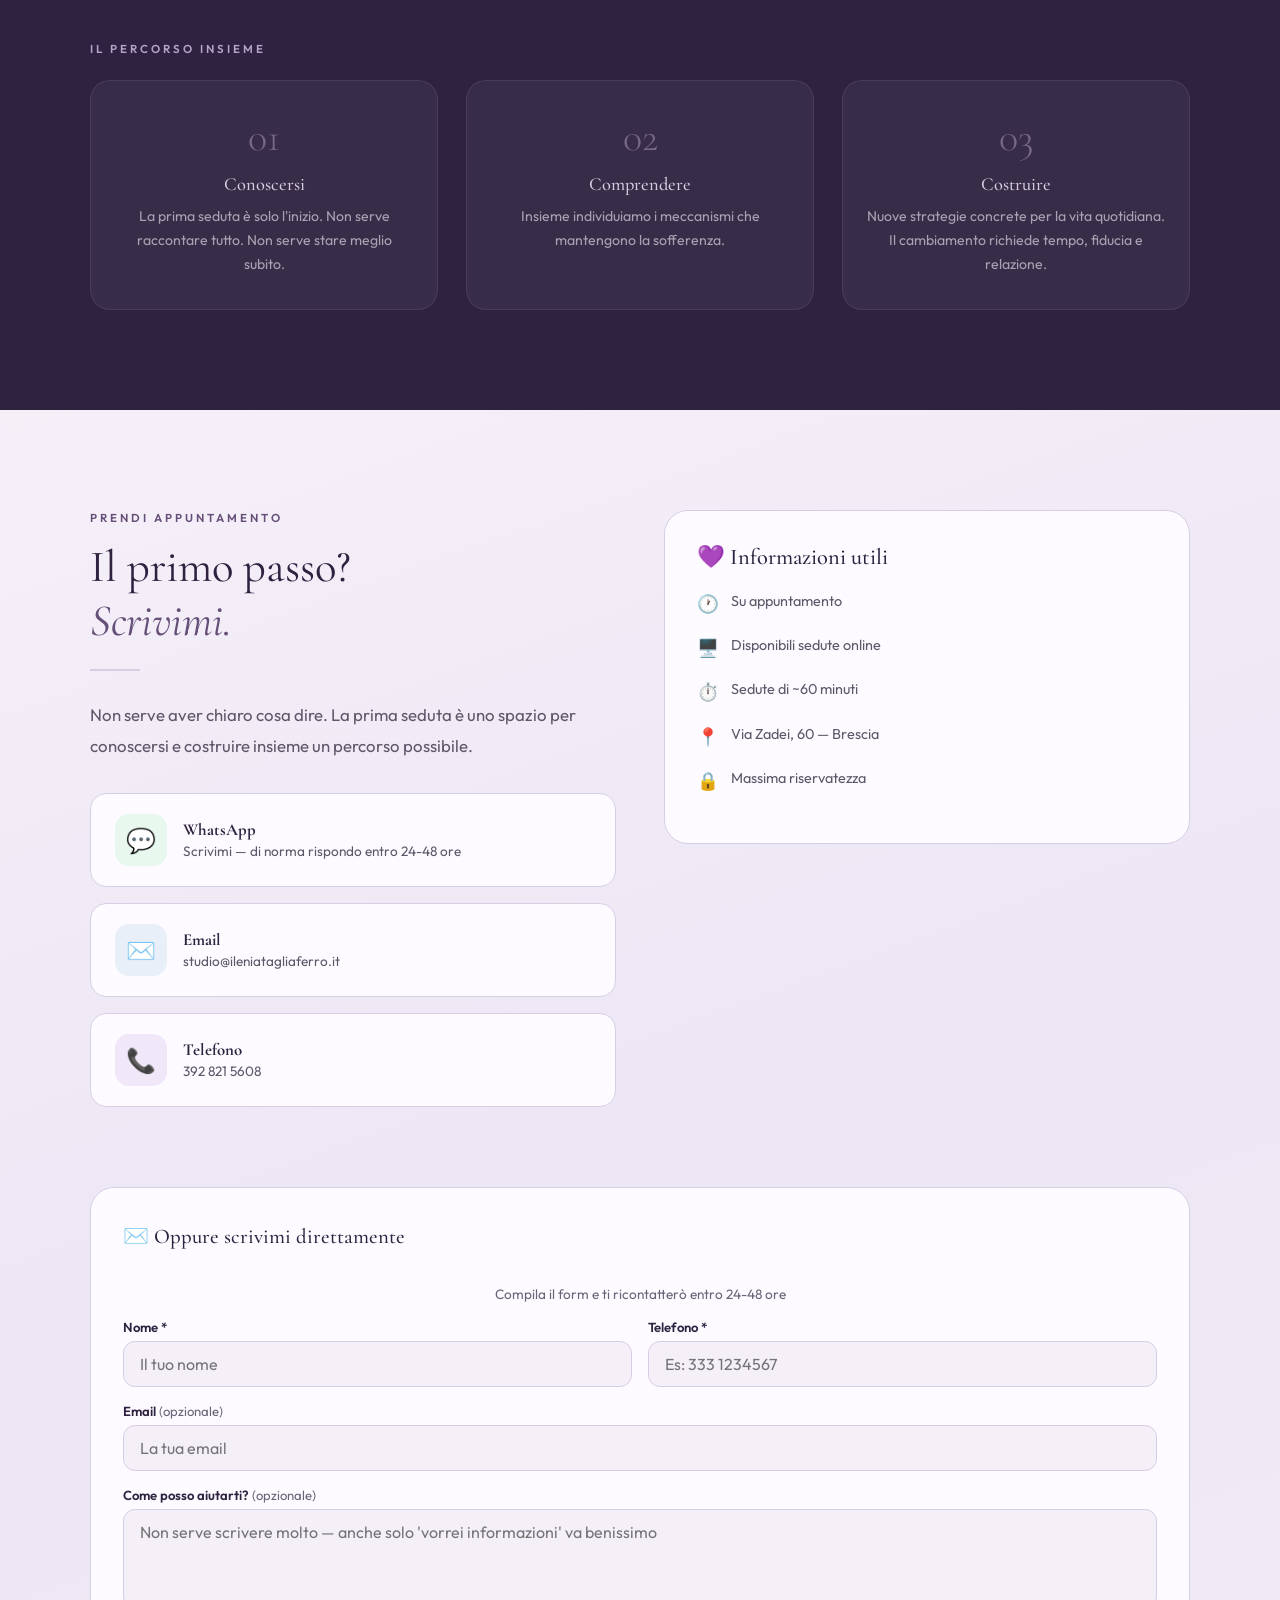
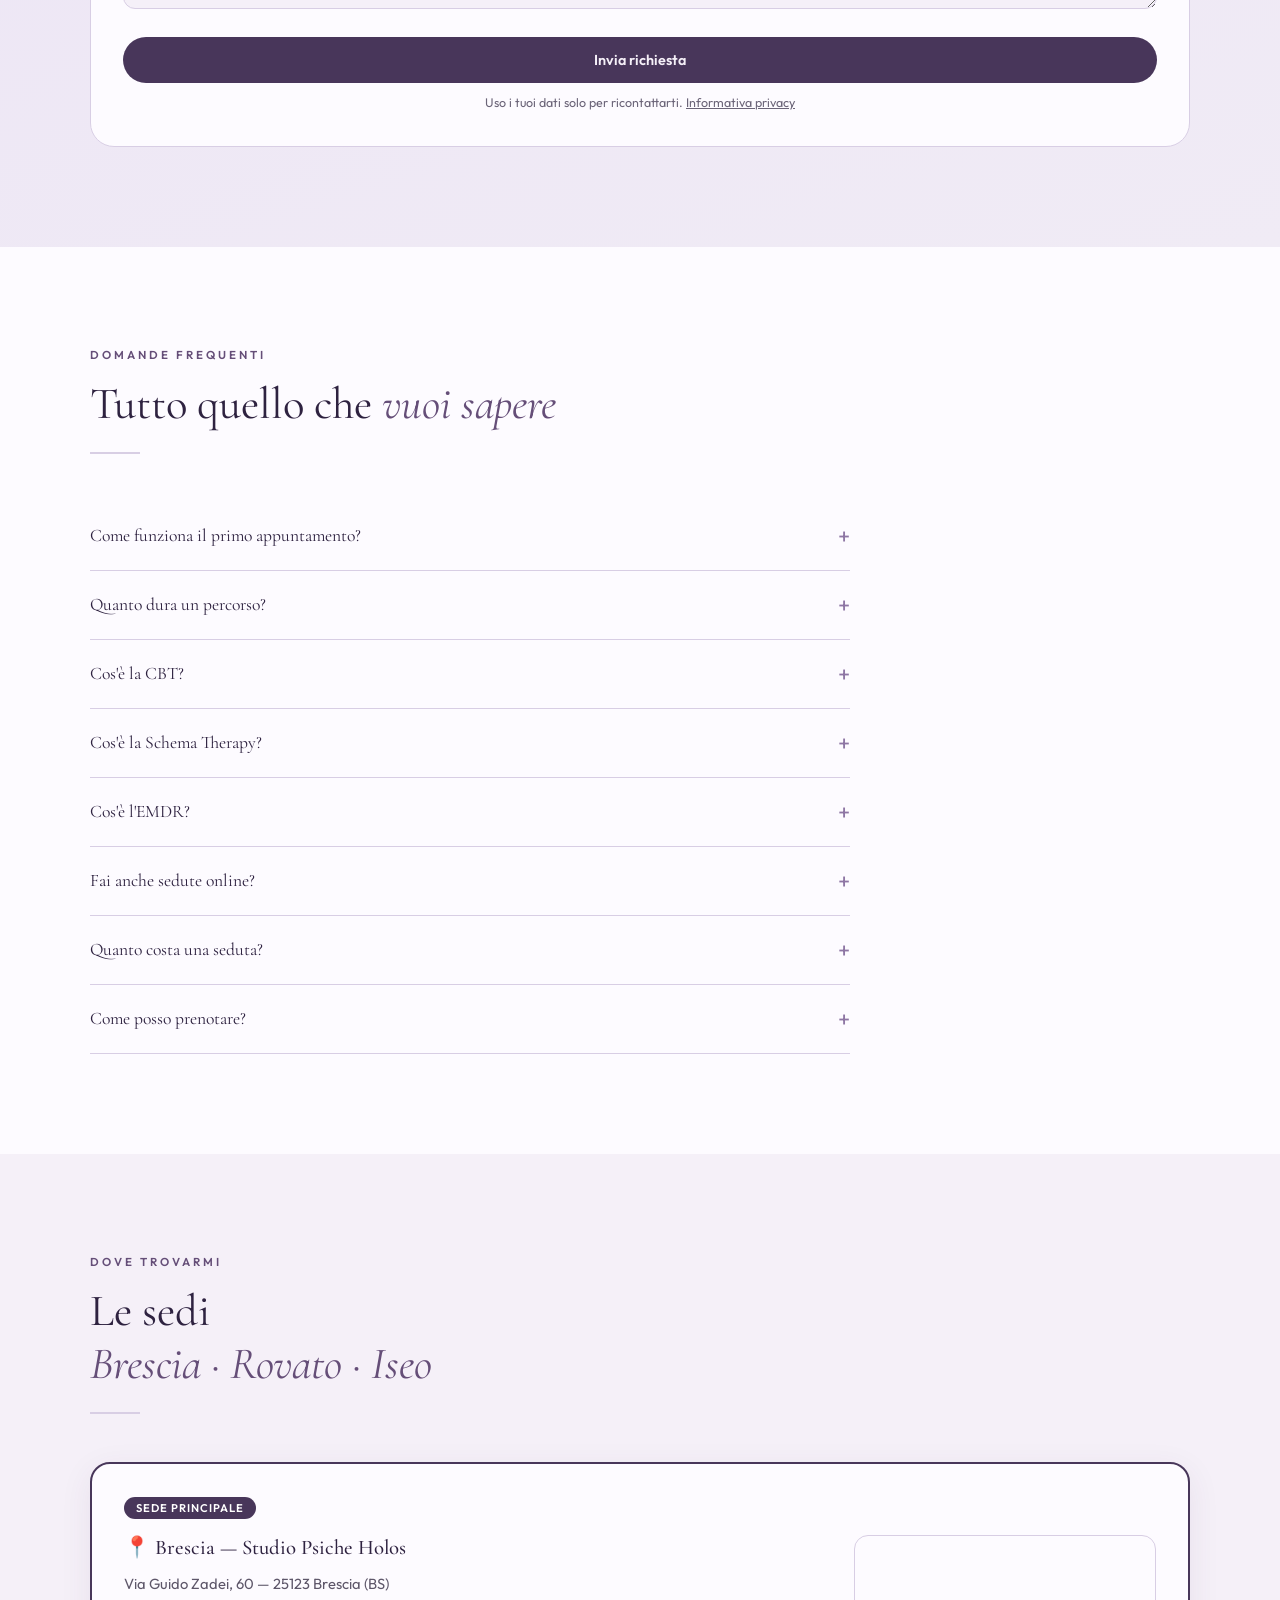
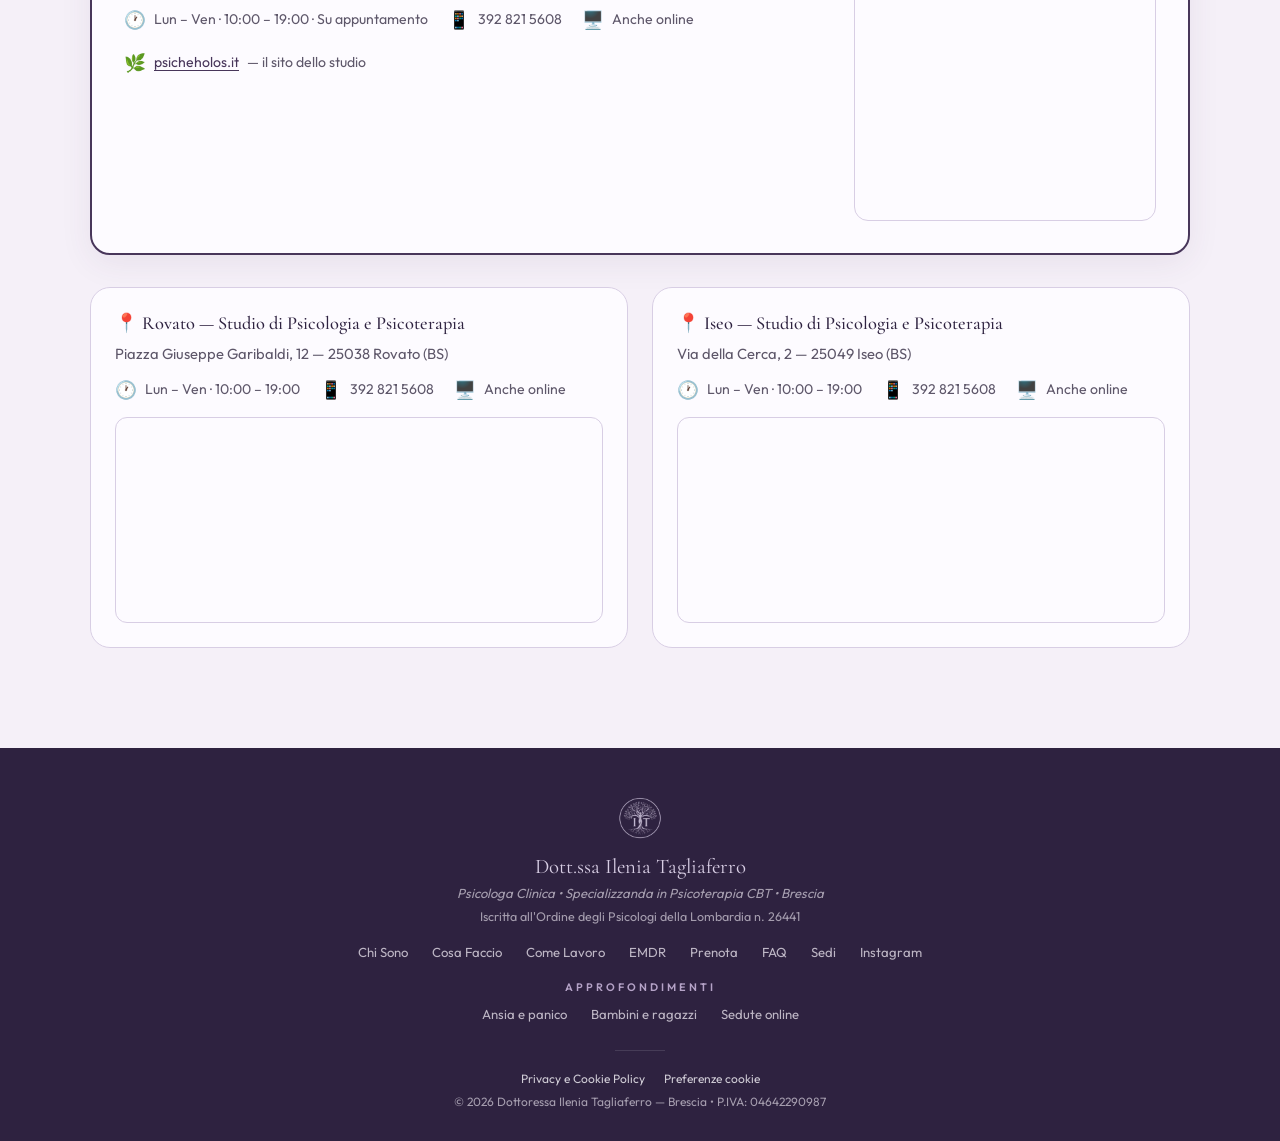
==== commit 777be565: "perf: foto hero e loghi in WebP con fallback (picture + srcset)" ====
--- a/index.html
+++ b/index.html
@@ -68,7 +68,7 @@
   function trackPhone(l) { trackEv('phone_click',{event_category:'contatto',event_label:l}); }
 </script>
 
-<link rel="stylesheet" href="css/style.css?v=20261013">
+<link rel="stylesheet" href="css/style.css?v=20261014">
 
 <!--
   SCHEMA.ORG — Dati strutturati per SEO locale
@@ -297,7 +297,7 @@
 <!-- NAV -->
 <nav id="nav">
   <a href="#" class="nav-brand">
-    <img src="images/logo-ilenia-sm.png" alt="Logo Dott.ssa Ilenia Tagliaferro — Psicologa a Brescia" class="nav-logo-img">
+    <picture><source type="image/webp" srcset="images/logo-ilenia-sm.webp"><img src="images/logo-ilenia-sm.png" width="120" height="120" alt="Logo Dott.ssa Ilenia Tagliaferro — Psicologa a Brescia" class="nav-logo-img"></picture>
     <span class="nav-name">Dott.ssa Ilenia Tagliaferro</span>
   </a>
   <ul class="nav-links" id="navLinks">
@@ -340,7 +340,10 @@
     </div>
     <div class="hero-visual">
       <div class="hero-card has-photo">
-        <img src="images/foto-ilenia-v2.jpg" width="720" height="840" fetchpriority="high" class="hero-card-photo" alt="Dott.ssa Ilenia Tagliaferro, psicologa clinica a Brescia">
+        <picture>
+          <source type="image/webp" srcset="images/foto-ilenia-v2-360.webp 360w, images/foto-ilenia-v2-540.webp 540w, images/foto-ilenia-v2-720.webp 720w" sizes="(max-height:500px) and (orientation:landscape) 160px, (max-width:900px) 270px, 360px">
+          <img src="images/foto-ilenia-v2.jpg" width="720" height="840" fetchpriority="high" class="hero-card-photo" alt="Dott.ssa Ilenia Tagliaferro, psicologa clinica a Brescia">
+        </picture>
         <div class="hero-card-placeholder">
           <svg viewBox="0 0 24 24"><circle cx="12" cy="8" r="4"/><path d="M20 21a8 8 0 1 0-16 0"/></svg>
         </div>
@@ -608,7 +611,7 @@
 
 <!-- FOOTER -->
 <footer>
-  <img src="images/logo-ilenia-footer-sm.png" alt="Logo studio Dott.ssa Ilenia Tagliaferro" class="footer-logo-img">
+  <picture><source type="image/webp" srcset="images/logo-ilenia-footer-sm.webp"><img src="images/logo-ilenia-footer-sm.png" width="140" height="140" alt="Logo studio Dott.ssa Ilenia Tagliaferro" class="footer-logo-img" loading="lazy" decoding="async"></picture>
   <div class="footer-name">Dott.ssa Ilenia Tagliaferro</div>
   <p class="footer-role">Psicologa Clinica &bull; Specializzanda in Psicoterapia CBT &bull; Brescia</p>
   <p class="footer-albo">Iscritta all'Ordine degli Psicologi della Lombardia n. 26441</p>
--- a/css/style.css
+++ b/css/style.css
@@ -84,6 +84,9 @@
 .hero-card-role{font-size:.78rem;color:var(--lilla-light);letter-spacing:1px;font-weight:500;position:relative;z-index:2}
 .hero-card.has-photo .hero-card-placeholder,.hero-card.has-photo .hero-card-name,.hero-card.has-photo .hero-card-role,.hero-card.has-photo::before{display:none}
 .hero-card-photo{width:100%;height:100%;object-fit:cover;border-radius:28px;position:absolute;inset:0;z-index:3}
+/* <picture> (WebP con fallback): nessun box proprio, layout identico a <img> */
+picture{display:contents}
+picture>source{display:none}
 
 /* SECTIONS */
 section{padding:100px 24px}
